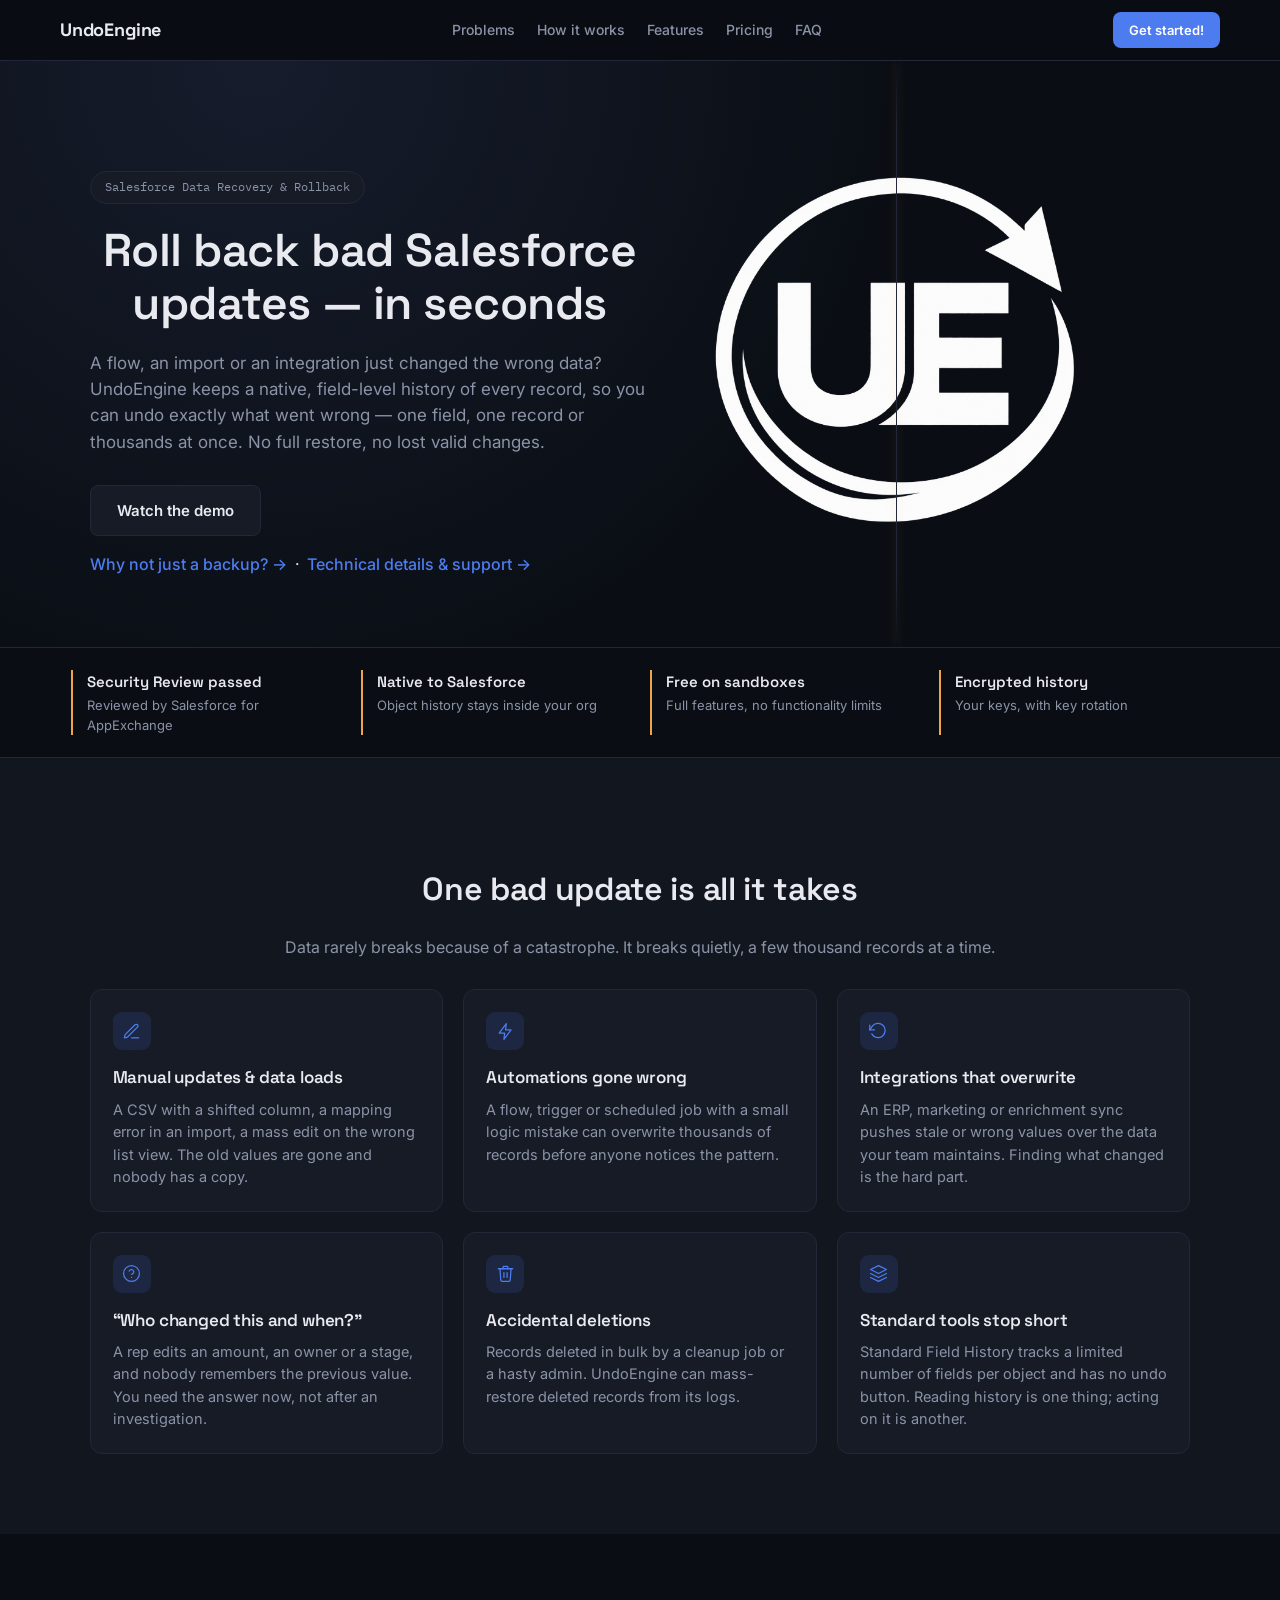
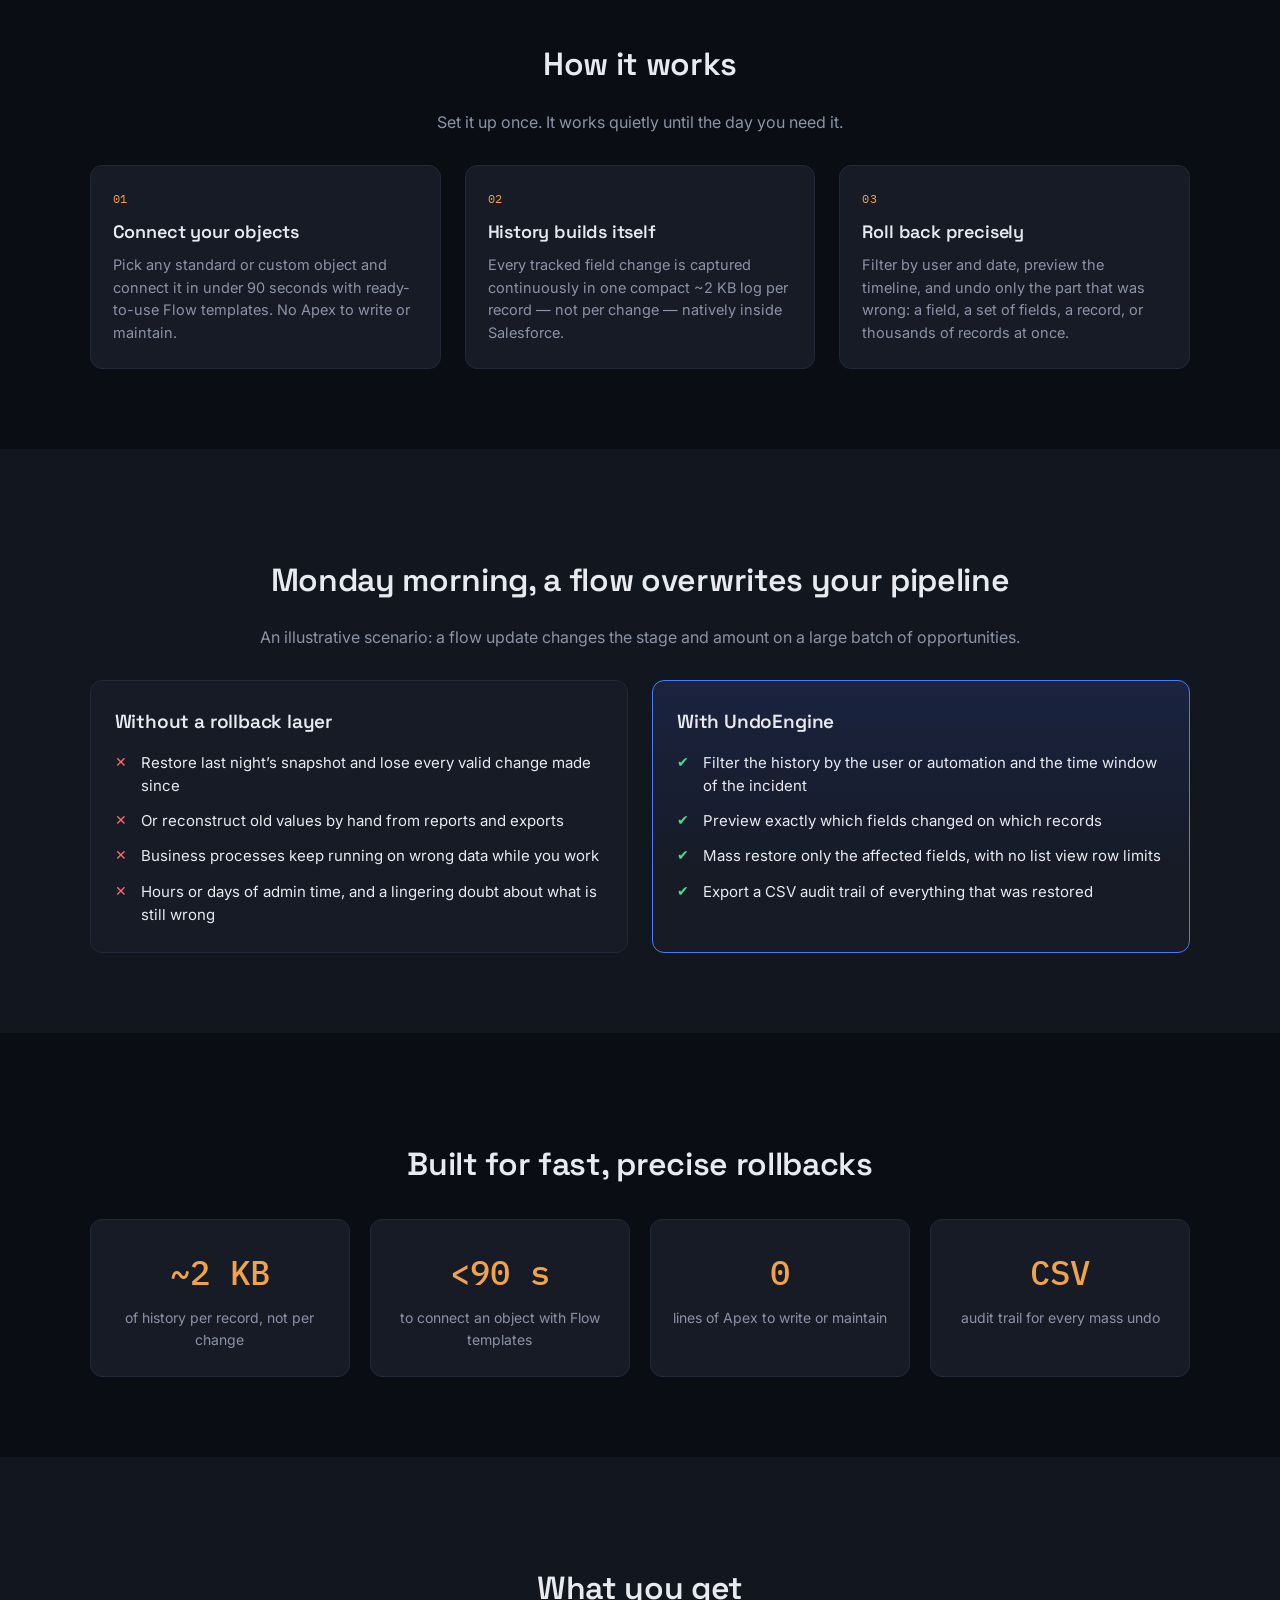
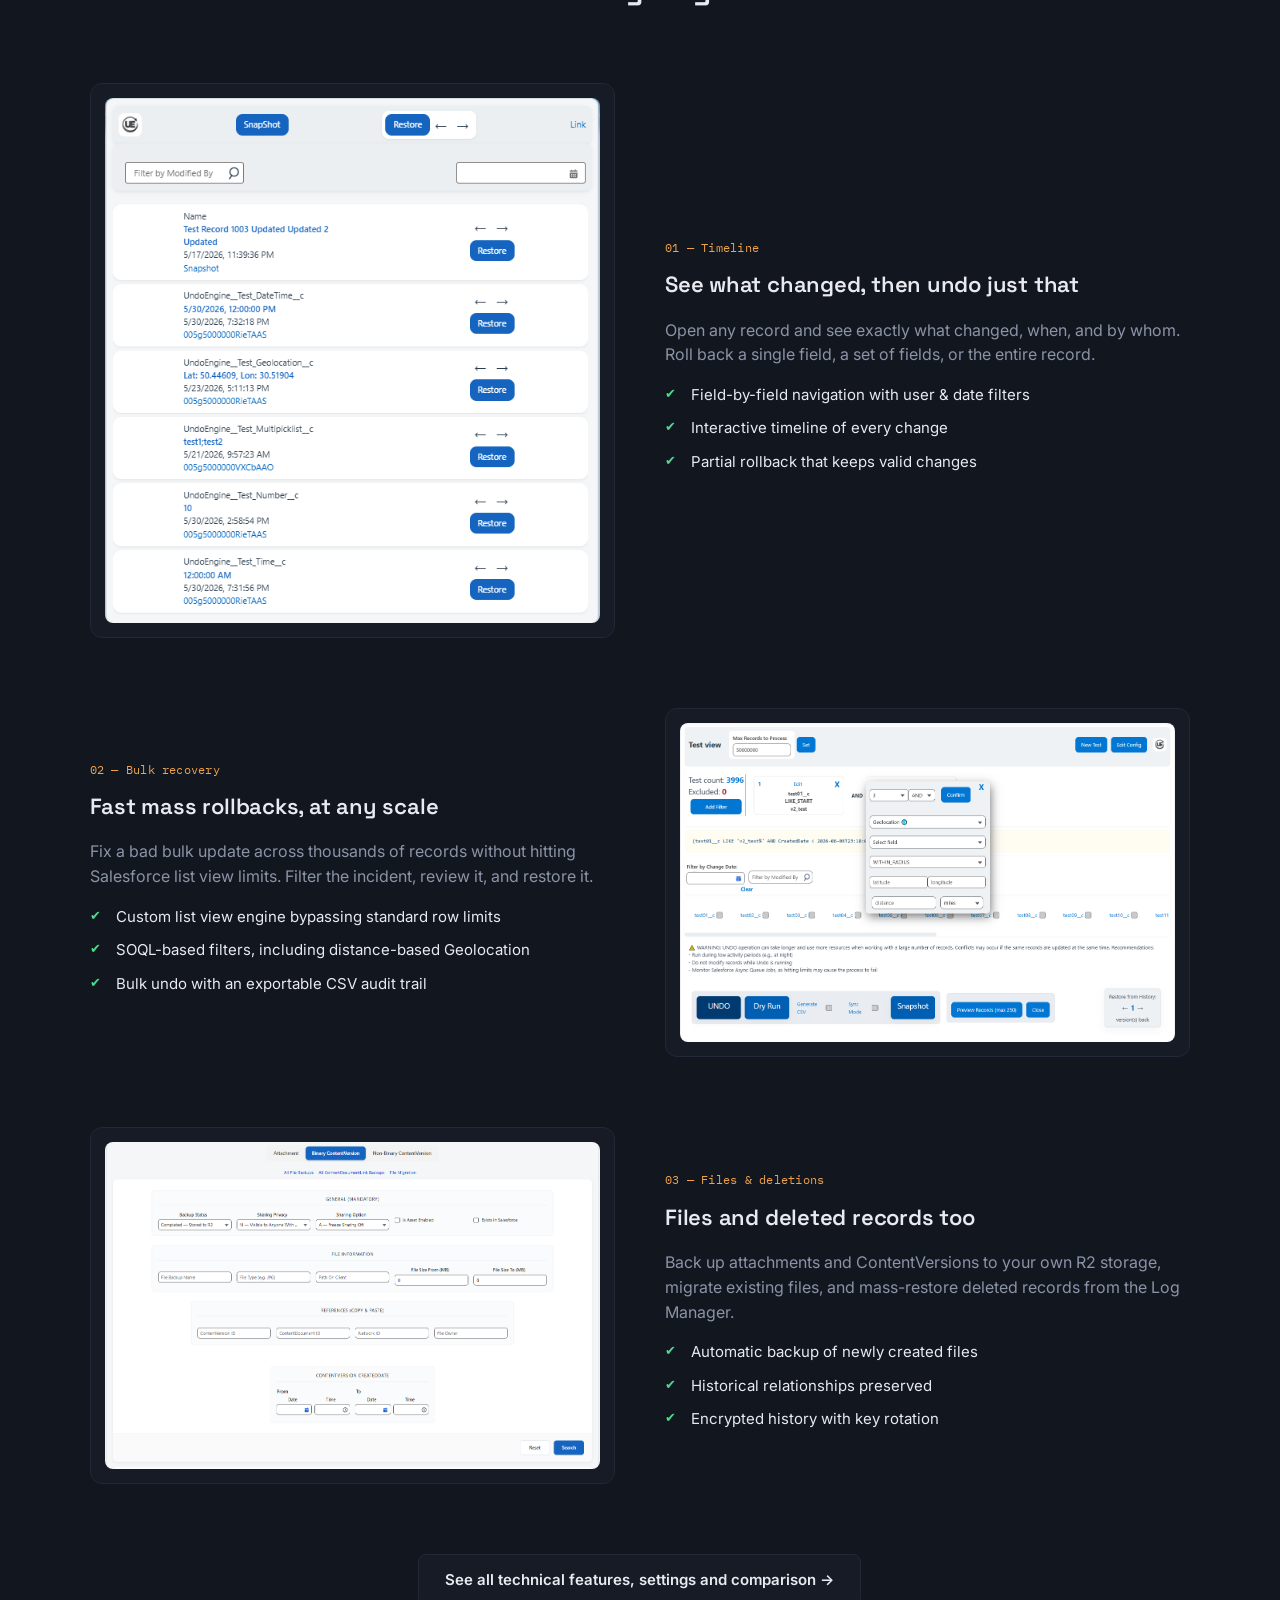
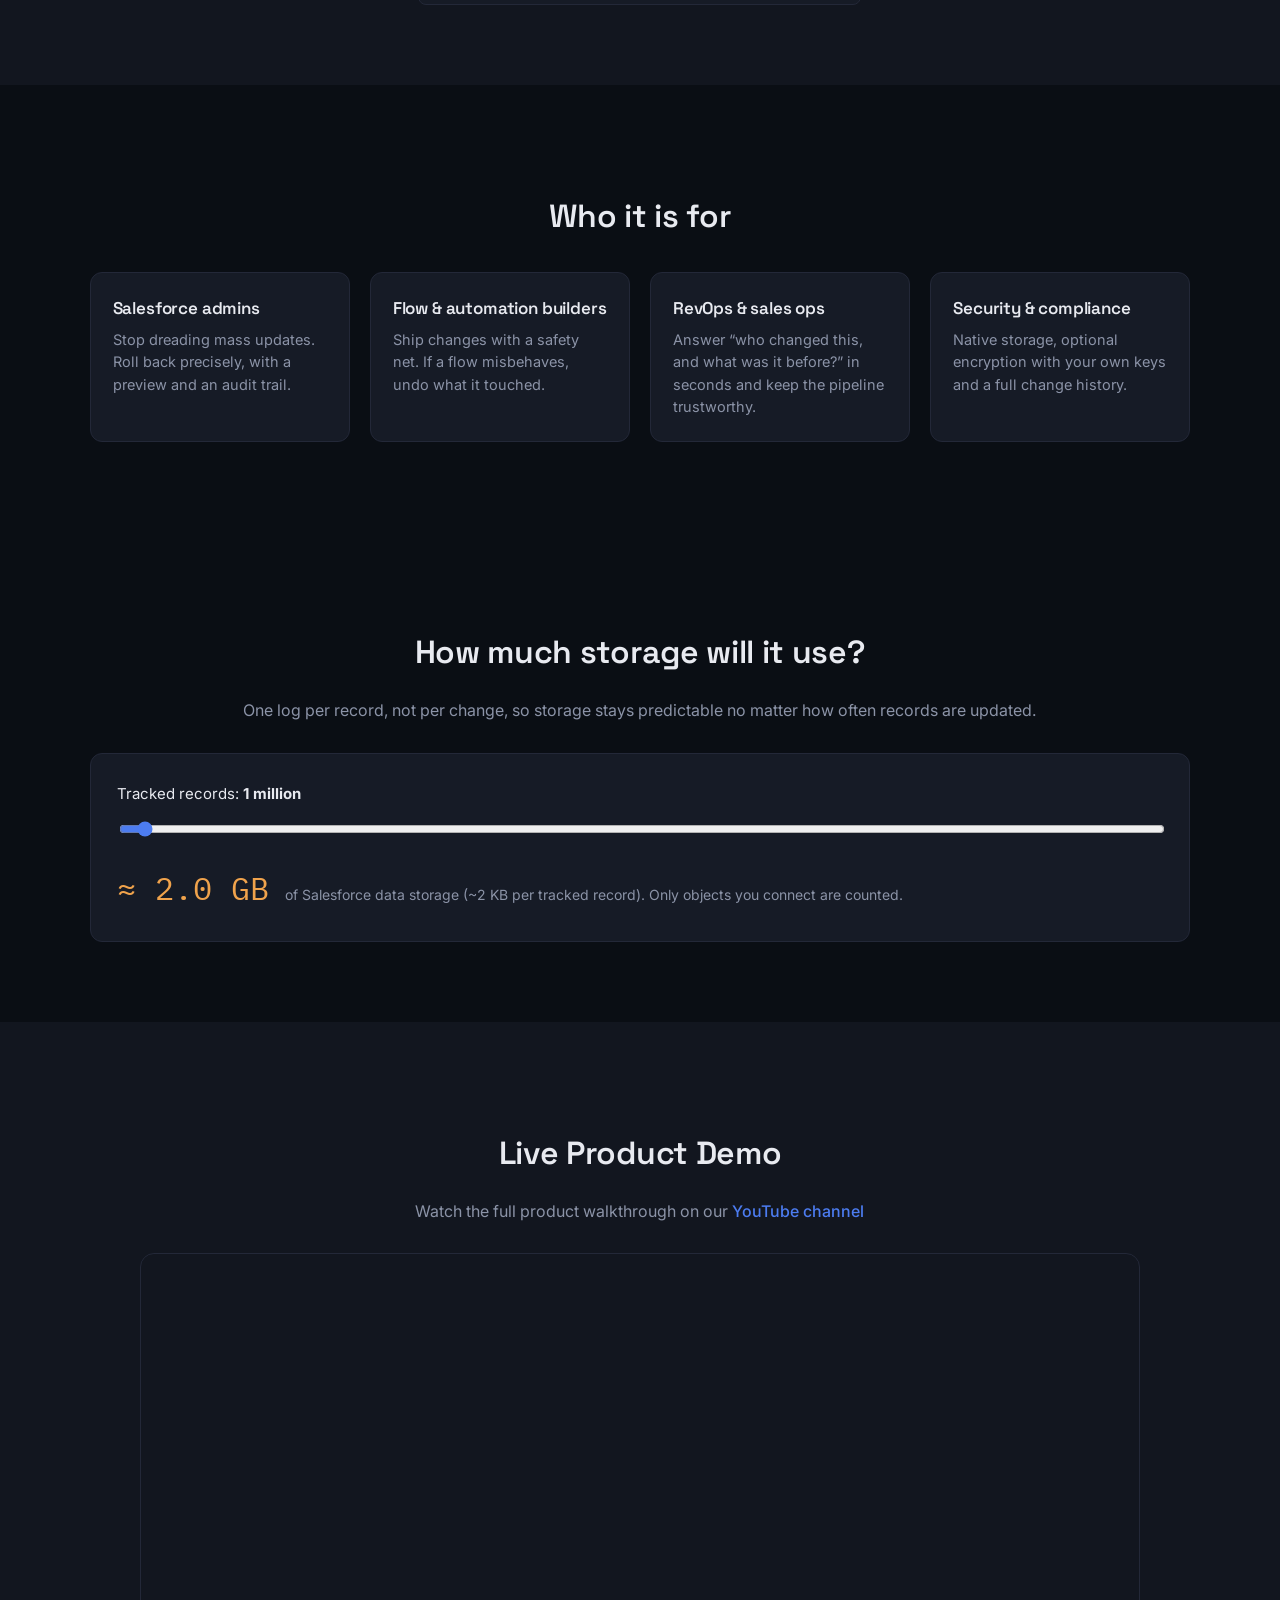
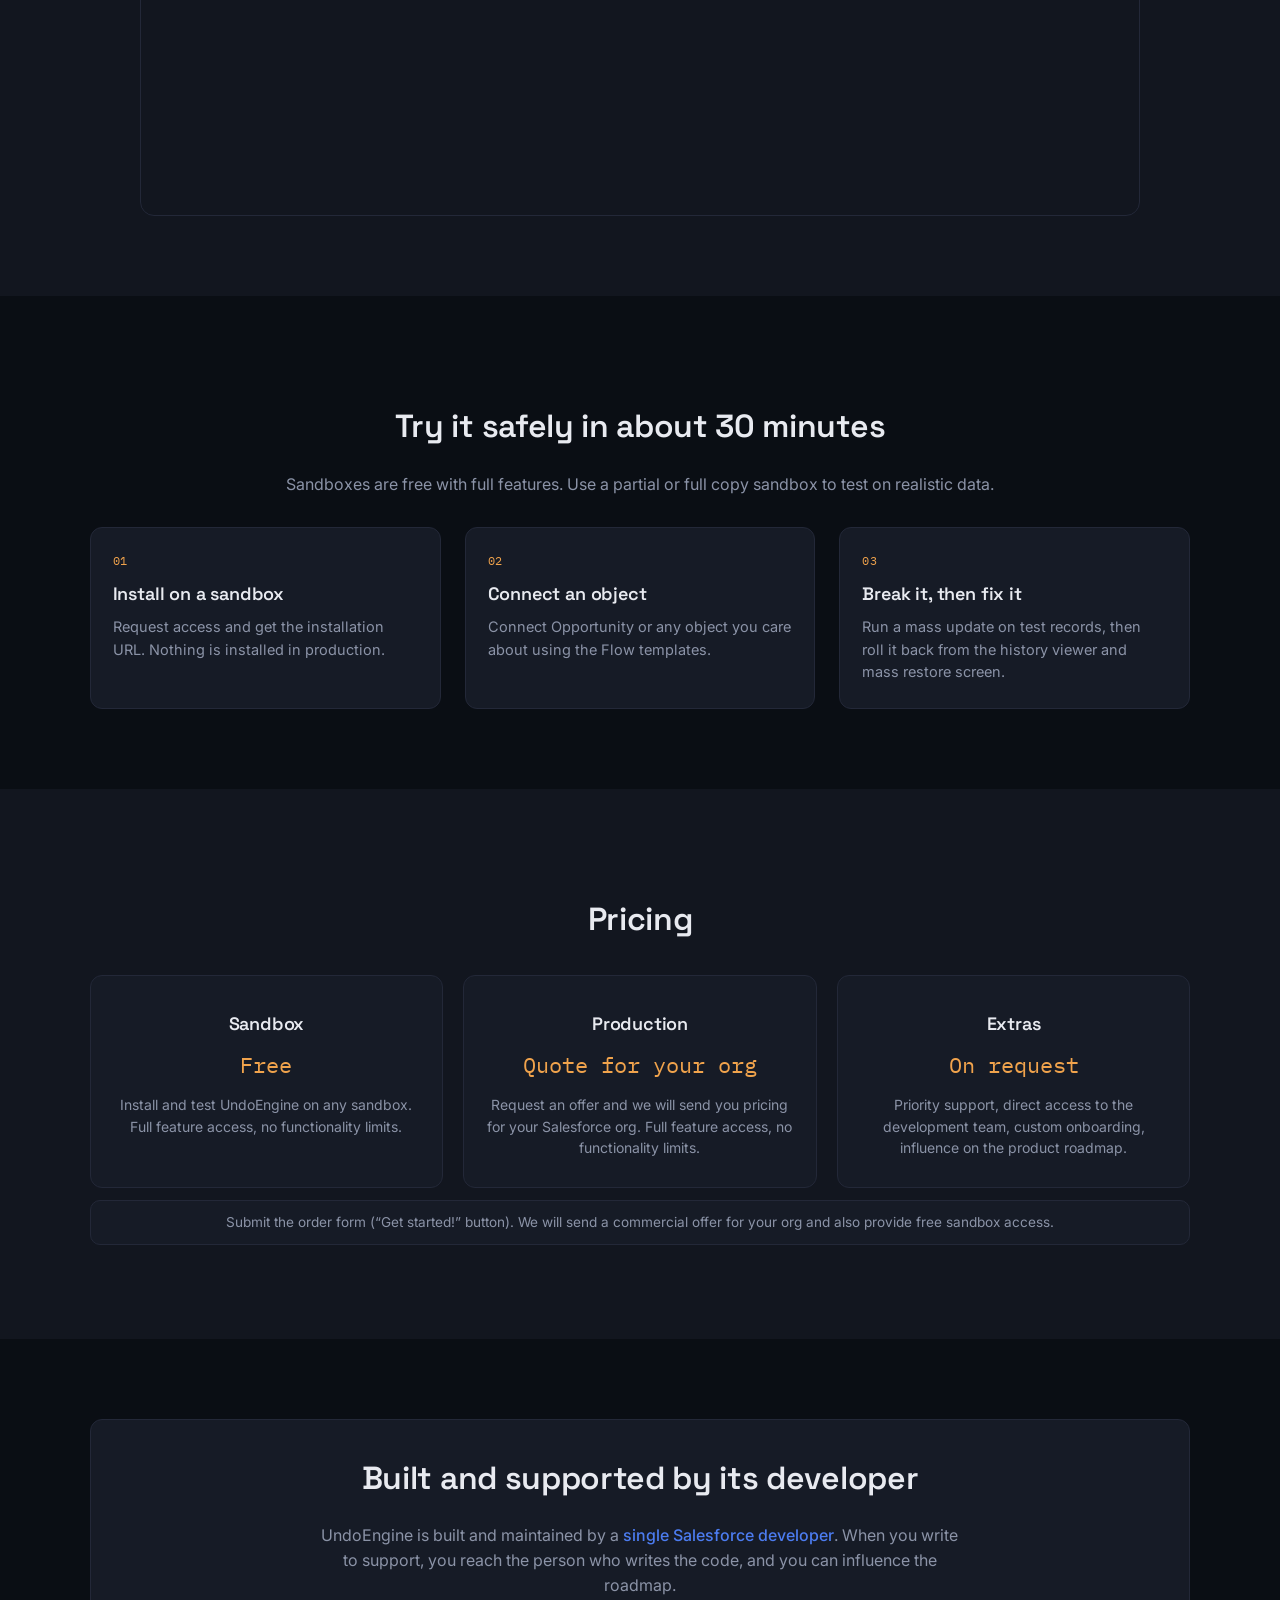
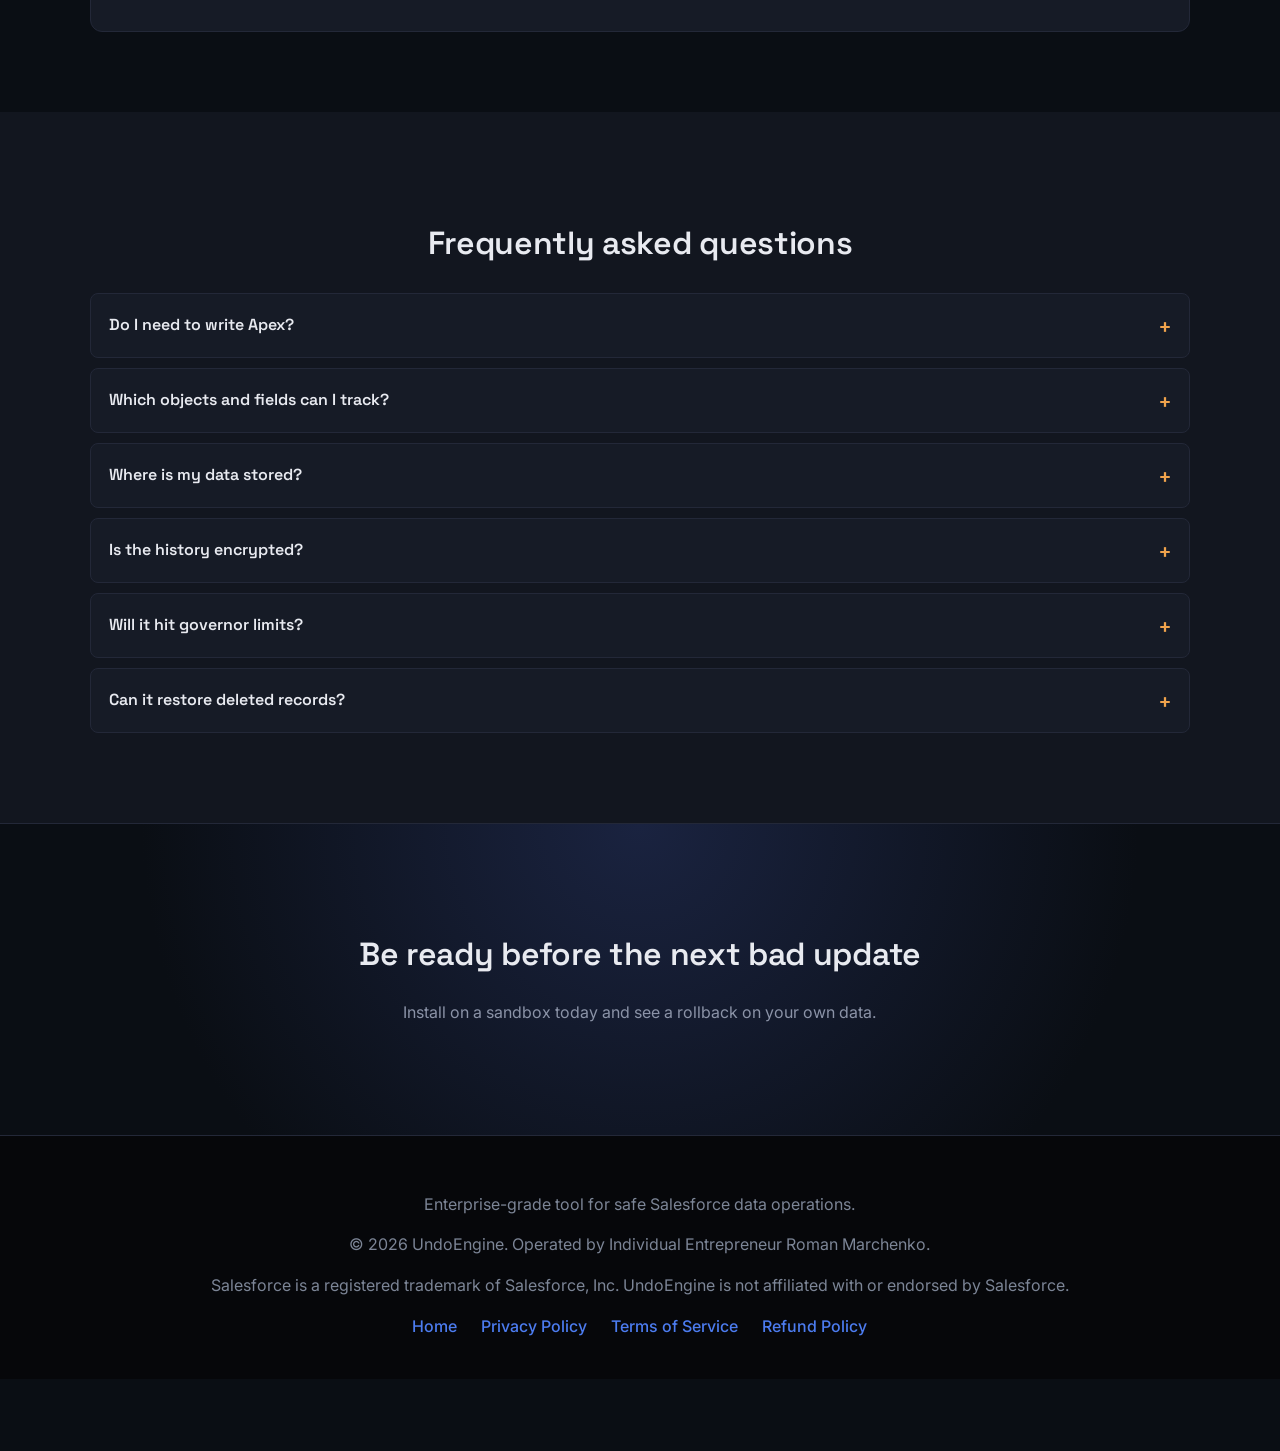
==== index.html @ ad40c8d2 "f" ====
<!DOCTYPE html>
<html lang="en">

<head>
    <meta charset="UTF-8">
    <meta name="viewport" content="width=device-width, initial-scale=1.0">
    <meta name="description" content="UndoEngine is a native Salesforce rollback tool. Keep a compact field-level history of every record and undo bad updates from flows, imports and integrations — one field, one record or thousands at once.">
    <meta name="keywords" content="salesforce, undo engine, undoengine, data recovery, rollback, mass update, field history, backup, service, salesforce backup, salesforce rollback tool, data restore, undo records, salesforce admin tool, record history tracking, mass data update salesforce, org backup">
    <meta name="robots" content="index, follow">

    <title>UndoEngine — Undo bad Salesforce updates in seconds</title>
    <link rel="canonical" href="https://undoengine.com/">
    <link rel="stylesheet" href="styles.css">
    <link rel="stylesheet" href="home.css">

    <link rel="preconnect" href="https://fonts.googleapis.com">
    <link rel="preconnect" href="https://fonts.gstatic.com" crossorigin>
    <link href="https://fonts.googleapis.com/css2?family=Space+Grotesk:wght@500;600;700&family=Inter:wght@400;500;600&family=IBM+Plex+Mono:wght@400;500&display=swap" rel="stylesheet">

    <link rel="icon" href="images/favicon.png" type="image/png">
    <link rel="apple-touch-icon" sizes="180x180" href="images/favicon.png">
</head>

<body>

<nav class="site-nav" aria-label="Main">
    <div class="nav-inner">
        <a class="nav-brand" href="index.html">UndoEngine</a>
        <div class="nav-links">
            <a href="#problems">Problems</a>
            <a href="#how">How it works</a>
            <a href="#features">Features</a>
            <a href="#pricing">Pricing</a>
            <a href="#faq">FAQ</a>
        </div>
        <a class="nav-cta" href="https://undoengine.my.site.com/s/order" target="_blank" rel="noopener">Get started!</a>
    </div>
</nav>

<!-- ===== Hero (ticker + pulsing logo kept exactly as before) ===== -->
<header class="hero">
    <div class="hero-ticker" aria-hidden="true">

        <div class="hero-logo">
            <img src="images/ue.png" alt="">
        </div>

        <div class="ticker-line"></div>

        <div class="ticker-item" style="--d:0s; top:14%;">
            <span class="ticker-dot"></span>
            <span class="ticker-label">amount → $4,200</span>
        </div>

        <div class="ticker-item" style="--d:2s; top:40%;">
            <span class="ticker-dot"></span>
            <span class="ticker-label">stage → Closed Won</span>
        </div>

        <div class="ticker-item" style="--d:4s; top:64%;">
            <span class="ticker-dot"></span>
            <span class="ticker-label">owner → J. Alves</span>
        </div>

        <div class="ticker-item" style="--d:6s; top:86%;">
            <span class="ticker-dot"></span>
            <span class="ticker-label">record restored</span>
        </div>
    </div>

    <div class="container hero-grid">

        <div class="hero-copy">
            <div class="badge">Salesforce Data Recovery &amp; Rollback</div>

            <h1>Roll back bad Salesforce updates — in seconds</h1>

            <p class="hero-sub">
                A flow, an import or an integration just changed the wrong data? UndoEngine keeps a native, field-level history of every record, so you can undo exactly what went wrong — one field, one record or thousands at once. No full restore, no lost valid changes.
            </p>

            <div class="hero-buttons">
                <a class="secondary-btn" href="#demo">Watch the demo</a>
            </div>

            <div class="hero-links">
                <a href="why.html">Why not just a backup? →</a>
                &nbsp;·&nbsp;
                <a href="technical.html">Technical details & support →</a>
            </div>
        </div>

    </div>
</header>

<!-- ===== Trust strip: verifiable facts instead of customer logos ===== -->
<section class="trust-strip" aria-label="Key facts">
    <div class="container trust-grid">
        <div class="trust-item">
            <strong>Security Review passed</strong>
            <span>Reviewed by Salesforce for AppExchange</span>
        </div>
        <div class="trust-item">
            <strong>Native to Salesforce</strong>
            <span>Object history stays inside your org</span>
        </div>
        <div class="trust-item">
            <strong>Free on sandboxes</strong>
            <span>Full features, no functionality limits</span>
        </div>
        <div class="trust-item">
            <strong>Encrypted history</strong>
            <span>Your keys, with key rotation</span>
        </div>
    </div>
</section>

<!-- ===== Problems ===== -->
<section id="problems" class="section dark">
    <div class="container">
        <h2>One bad update is all it takes</h2>
        <p class="lead">Data rarely breaks because of a catastrophe. It breaks quietly, a few thousand records at a time.</p>

        <div class="problem-grid">

            <div class="problem-card fade-in">
                <div class="adv-icon">
                    <svg viewBox="0 0 24 24" fill="none" stroke="currentColor" stroke-width="1.6" stroke-linecap="round" stroke-linejoin="round"><path d="M12 20h9"></path><path d="M16.5 3.5a2.121 2.121 0 0 1 3 3L7 19l-4 1 1-4L16.5 3.5z"></path></svg>
                </div>
                <h3>Manual updates &amp; data loads</h3>
                <p>A CSV with a shifted column, a mapping error in an import, a mass edit on the wrong list view. The old values are gone and nobody has a copy.</p>
            </div>

            <div class="problem-card fade-in">
                <div class="adv-icon">
                    <svg viewBox="0 0 24 24" fill="none" stroke="currentColor" stroke-width="1.6" stroke-linecap="round" stroke-linejoin="round"><path d="M13 2 4 14h7l-1 8 9-12h-7l1-8z"></path></svg>
                </div>
                <h3>Automations gone wrong</h3>
                <p>A flow, trigger or scheduled job with a small logic mistake can overwrite thousands of records before anyone notices the pattern.</p>
            </div>

            <div class="problem-card fade-in">
                <div class="adv-icon">
                    <svg viewBox="0 0 24 24" fill="none" stroke="currentColor" stroke-width="1.6" stroke-linecap="round" stroke-linejoin="round"><polyline points="1 4 1 10 7 10"></polyline><path d="M3.51 15a9 9 0 1 0 .49-9.36L1 10"></path></svg>
                </div>
                <h3>Integrations that overwrite</h3>
                <p>An ERP, marketing or enrichment sync pushes stale or wrong values over the data your team maintains. Finding what changed is the hard part.</p>
            </div>

            <div class="problem-card fade-in">
                <div class="adv-icon">
                    <svg viewBox="0 0 24 24" fill="none" stroke="currentColor" stroke-width="1.6" stroke-linecap="round" stroke-linejoin="round"><circle cx="12" cy="12" r="10"></circle><path d="M9.09 9a3 3 0 0 1 5.83 1c0 2-3 3-3 3"></path><line x1="12" y1="17" x2="12.01" y2="17"></line></svg>
                </div>
                <h3>“Who changed this and when?”</h3>
                <p>A rep edits an amount, an owner or a stage, and nobody remembers the previous value. You need the answer now, not after an investigation.</p>
            </div>

            <div class="problem-card fade-in">
                <div class="adv-icon">
                    <svg viewBox="0 0 24 24" fill="none" stroke="currentColor" stroke-width="1.6" stroke-linecap="round" stroke-linejoin="round"><polyline points="3 6 5 6 21 6"></polyline><path d="M19 6l-1 14a2 2 0 0 1-2 2H8a2 2 0 0 1-2-2L5 6"></path><path d="M10 11v6"></path><path d="M14 11v6"></path><path d="M9 6V4a1 1 0 0 1 1-1h4a1 1 0 0 1 1 1v2"></path></svg>
                </div>
                <h3>Accidental deletions</h3>
                <p>Records deleted in bulk by a cleanup job or a hasty admin. UndoEngine can mass-restore deleted records from its logs.</p>
            </div>

            <div class="problem-card fade-in">
                <div class="adv-icon">
                    <svg viewBox="0 0 24 24" fill="none" stroke="currentColor" stroke-width="1.6" stroke-linecap="round" stroke-linejoin="round"><polygon points="12 2 2 7 12 12 22 7 12 2"></polygon><polyline points="2 17 12 22 22 17"></polyline><polyline points="2 12 12 17 22 12"></polyline></svg>
                </div>
                <h3>Standard tools stop short</h3>
                <p>Standard Field History tracks a limited number of fields per object and has no undo button. Reading history is one thing; acting on it is another.</p>
            </div>

        </div>
    </div>
</section>

<!-- ===== How it works ===== -->
<section id="how" class="section">
    <div class="container">
        <h2>How it works</h2>
        <p class="lead">Set it up once. It works quietly until the day you need it.</p>

        <div class="steps">
            <div class="step fade-in">
                <span class="step-num">01</span>
                <h3>Connect your objects</h3>
                <p>Pick any standard or custom object and connect it in under 90 seconds with ready-to-use Flow templates. No Apex to write or maintain.</p>
            </div>
            <div class="step fade-in">
                <span class="step-num">02</span>
                <h3>History builds itself</h3>
                <p>Every tracked field change is captured continuously in one compact ~2&nbsp;KB log per record — not per change — natively inside Salesforce.</p>
            </div>
            <div class="step fade-in">
                <span class="step-num">03</span>
                <h3>Roll back precisely</h3>
                <p>Filter by user and date, preview the timeline, and undo only the part that was wrong: a field, a set of fields, a record, or thousands of records at once.</p>
            </div>
        </div>
    </div>
</section>

<!-- ===== Scenario (illustrative) ===== -->
<section class="section dark">
    <div class="container">
        <h2>Monday morning, a flow overwrites your pipeline</h2>
        <p class="lead">An illustrative scenario: a flow update changes the stage and amount on a large batch of opportunities.</p>

        <div class="scenario fade-in">
            <div class="scenario-col bad">
                <h3>Without a rollback layer</h3>
                <ul>
                    <li>Restore last night’s snapshot and lose every valid change made since</li>
                    <li>Or reconstruct old values by hand from reports and exports</li>
                    <li>Business processes keep running on wrong data while you work</li>
                    <li>Hours or days of admin time, and a lingering doubt about what is still wrong</li>
                </ul>
            </div>
            <div class="scenario-col good">
                <h3>With UndoEngine</h3>
                <ul>
                    <li>Filter the history by the user or automation and the time window of the incident</li>
                    <li>Preview exactly which fields changed on which records</li>
                    <li>Mass restore only the affected fields, with no list view row limits</li>
                    <li>Export a CSV audit trail of everything that was restored</li>
                </ul>
            </div>
        </div>
    </div>
</section>

<!-- ===== Key facts ===== -->
<section class="section">
    <div class="container">
        <h2>Built for fast, precise rollbacks</h2>

        <div class="stat-grid">
            <div class="stat fade-in">
                <span class="stat-value">~2&nbsp;KB</span>
                <span class="stat-label">of history per record, not per change</span>
            </div>
            <div class="stat fade-in">
                <span class="stat-value">&lt;90&nbsp;s</span>
                <span class="stat-label">to connect an object with Flow templates</span>
            </div>
            <div class="stat fade-in">
                <span class="stat-value">0</span>
                <span class="stat-label">lines of Apex to write or maintain</span>
            </div>
            <div class="stat fade-in">
                <span class="stat-value">CSV</span>
                <span class="stat-label">audit trail for every mass undo</span>
            </div>
        </div>
    </div>
</section>

<!-- ===== Feature highlights ===== -->
<section id="features" class="section dark">
    <div class="container">
        <h2>What you get</h2>

        <div class="two-col fade-in">
            <div class="two-col-media">
                <img src="images/history-viewer.png" alt="Record History Viewer" class="product-image">
            </div>
            <div class="two-col-copy">
                <span class="eyebrow">01 — Timeline</span>
                <h3>See what changed, then undo just that</h3>
                <p>Open any record and see exactly what changed, when, and by whom. Roll back a single field, a set of fields, or the entire record.</p>
                <ul class="checklist">
                    <li>Field-by-field navigation with user &amp; date filters</li>
                    <li>Interactive timeline of every change</li>
                    <li>Partial rollback that keeps valid changes</li>
                </ul>
            </div>
        </div>

        <div class="two-col fade-in flip">
            <div class="two-col-media">
                <img src="images/mass-undo.png" alt="Mass Restore Interface" class="product-image">
            </div>
            <div class="two-col-copy">
                <span class="eyebrow">02 — Bulk recovery</span>
                <h3>Fast mass rollbacks, at any scale</h3>
                <p>Fix a bad bulk update across thousands of records without hitting Salesforce list view limits. Filter the incident, review it, and restore it.</p>
                <ul class="checklist">
                    <li>Custom list view engine bypassing standard row limits</li>
                    <li>SOQL-based filters, including distance-based Geolocation</li>
                    <li>Bulk undo with an exportable CSV audit trail</li>
                </ul>
            </div>
        </div>

        <div class="two-col fade-in">
            <div class="two-col-media">
                <img src="images/file-backup.png" alt="File Backup" class="product-image">
            </div>
            <div class="two-col-copy">
                <span class="eyebrow">03 — Files &amp; deletions</span>
                <h3>Files and deleted records too</h3>
                <p>Back up attachments and ContentVersions to your own R2 storage, migrate existing files, and mass-restore deleted records from the Log Manager.</p>
                <ul class="checklist">
                    <li>Automatic backup of newly created files</li>
                    <li>Historical relationships preserved</li>
                    <li>Encrypted history with key rotation</li>
                </ul>
            </div>
        </div>

        <div class="center-cta">
            <a class="secondary-btn" href="technical.html">See all technical features, settings and comparison →</a>
        </div>
    </div>
</section>

<!-- ===== Who it is for ===== -->
<section class="section">
    <div class="container">
        <h2>Who it is for</h2>

        <div class="audience-grid">
            <div class="audience-card fade-in">
                <h3>Salesforce admins</h3>
                <p>Stop dreading mass updates. Roll back precisely, with a preview and an audit trail.</p>
            </div>
            <div class="audience-card fade-in">
                <h3>Flow &amp; automation builders</h3>
                <p>Ship changes with a safety net. If a flow misbehaves, undo what it touched.</p>
            </div>
            <div class="audience-card fade-in">
                <h3>RevOps &amp; sales ops</h3>
                <p>Answer “who changed this, and what was it before?” in seconds and keep the pipeline trustworthy.</p>
            </div>
            <div class="audience-card fade-in">
                <h3>Security &amp; compliance</h3>
                <p>Native storage, optional encryption with your own keys and a full change history.</p>
            </div>
        </div>
    </div>
</section>

<!-- ===== Storage calculator ===== -->
<section class="section">
    <div class="container narrow">
        <h2>How much storage will it use?</h2>
        <p class="lead">One log per record, not per change, so storage stays predictable no matter how often records are updated.</p>

        <div class="calc fade-in">
            <label for="calc-records">Tracked records: <strong id="calc-records-out">1 million</strong></label>
            <input type="range" id="calc-records" min="0.1" max="50" step="0.1" value="1">
            <div class="calc-result">
                <span class="calc-value" id="calc-gb">≈ 2 GB</span>
                <span class="calc-note">of Salesforce data storage (~2&nbsp;KB per tracked record). Only objects you connect are counted.</span>
            </div>
        </div>
    </div>
</section>

<!-- ===== Live Demo ===== -->
<section id="demo" class="section dark">
    <div class="container narrow" style="text-align:center;">
        <h2>Live Product Demo</h2>
        <p class="lead">Watch the full product walkthrough on our <a href="https://www.youtube.com/@UndoEngine" target="_blank" rel="noopener">YouTube channel</a></p>

        <div class="video-wrapper">
            <iframe
                src="https://www.youtube.com/embed/_6qEHkIkdXs"
                title="UndoEngine product walkthrough"
                loading="lazy"
                referrerpolicy="strict-origin-when-cross-origin"
                allow="accelerometer; autoplay; clipboard-write; encrypted-media; gyroscope; picture-in-picture; web-share"
                allowfullscreen>
            </iframe>
        </div>
    </div>
</section>

<!-- ===== Try it safely ===== -->
<section class="section">
    <div class="container">
        <h2>Try it safely in about 30 minutes</h2>
        <p class="lead">Sandboxes are free with full features. Use a partial or full copy sandbox to test on realistic data.</p>

        <div class="steps">
            <div class="step fade-in">
                <span class="step-num">01</span>
                <h3>Install on a sandbox</h3>
                <p>Request access and get the installation URL. Nothing is installed in production.</p>
            </div>
            <div class="step fade-in">
                <span class="step-num">02</span>
                <h3>Connect an object</h3>
                <p>Connect Opportunity or any object you care about using the Flow templates.</p>
            </div>
            <div class="step fade-in">
                <span class="step-num">03</span>
                <h3>Break it, then fix it</h3>
                <p>Run a mass update on test records, then roll it back from the history viewer and mass restore screen.</p>
            </div>
        </div>
    </div>
</section>

<!-- ===== Pricing (unchanged wording) ===== -->
<section id="pricing" class="section dark">
    <div class="container narrow">
        <h2>Pricing</h2>
        <div class="pricing-grid fade-in">
            <div class="price-card">
                <h3>Sandbox</h3>
                <p class="price-tag">Free</p>
                <p class="price-desc">Install and test UndoEngine on any sandbox. Full feature access, no functionality limits.</p>
            </div>
            <div class="price-card">
                <h3>Production</h3>
                <p class="price-tag">Quote for your org</p>
                <p class="price-desc">Request an offer and we will send you pricing for your Salesforce org. Full feature access, no functionality limits.</p>
            </div>
            <div class="price-card">
                <h3>Extras</h3>
                <p class="price-tag">On request</p>
                <p class="price-desc">Priority support, direct access to the development team, custom onboarding, influence on the product roadmap.</p>
            </div>
        </div>

        <p class="help-text">
            Submit the order form (“Get started!” button). We will send a commercial offer for your org and also provide free sandbox access.
        </p>
    </div>
</section>

<!-- ===== About ===== -->
<section class="section">
    <div class="container narrow">
        <div class="about-card fade-in">
            <h2>Built and supported by its developer</h2>
            <p>UndoEngine is built and maintained by a <a href="https://www.linkedin.com/in/roman-marchenko-5a87a91b3" target="_blank">single Salesforce developer</a>. When you write to support, you reach the person who writes the code, and you can influence the roadmap.</p>
        </div>
    </div>
</section>

<!-- ===== FAQ ===== -->
<section id="faq" class="section dark">
    <div class="container narrow">
        <h2>Frequently asked questions</h2>

        <div class="faq">
            <details>
                <summary>Do I need to write Apex?</summary>
                <p>No. Objects are connected with ready-to-use Flow templates, in a few clicks and without code to write or maintain.</p>
            </details>
            <details>
                <summary>Which objects and fields can I track?</summary>
                <p>Any standard or custom object, and any editable field on it. History length, the number of tracked fields and other options are configured from the UI.</p>
            </details>
            <details>
                <summary>Where is my data stored?</summary>
                <p>History for objects is stored natively inside your Salesforce org. Files are backed up to your own R2 storage, and the UI works with both.</p>
            </details>
            <details>
                <summary>Is the history encrypted?</summary>
                <p>Encryption is optional per configuration. You generate your own keys and can rotate them from the Data Security Manager.</p>
            </details>
            <details>
                <summary>Will it hit governor limits?</summary>
                <p>UndoEngine is designed to respect Salesforce governor limits, with asynchronous processing and configurable batch sizes for large data volumes.</p>
            </details>
            <details>
                <summary>Can it restore deleted records?</summary>
                <p>Yes. The Log Manager supports mass restore of deleted records, and files can be restored individually or in bulk.</p>
            </details>
        </div>
    </div>
</section>

<!-- ===== Final CTA ===== -->
<section class="section cta-band">
    <div class="container narrow" style="text-align:center;">
        <h2>Be ready before the next bad update</h2>
        <p class="lead">Install on a sandbox today and see a rollback on your own data.</p>
    </div>
</section>

<div id="footer"></div>
<script src="main.js"></script>
</body>

</html>
---- styles.css ----
:root {
    --bg: #0a0e14;
    --surface: #12161f;
    --surface-2: #161b26;
    --border: #232838;
    --text: #e8eaf0;
    --text-muted: #8b93a7;
    --accent: #4c7cf0;
    --accent-soft: #4c7cf022;
    --accent-2: #f0a34c;
    --success: #4cdb8f;
    --font-display: 'Space Grotesk', 'Inter', Arial, sans-serif;
    --font-body: 'Inter', Arial, sans-serif;
    --font-mono: 'IBM Plex Mono', 'Courier New', monospace;
    --radius: 12px;
    --radius-sm: 8px;
}

* { box-sizing: border-box; }

body {
    margin: 0;
    font-family: var(--font-body);
    background: var(--bg);
    color: var(--text);
    line-height: 1.55;
    padding-bottom: 72px;
}

h1{
    text-align: center;
}

@media (prefers-reduced-motion: reduce) {
    *, *::before, *::after {
        animation-duration: 0.01ms !important;
        animation-iteration-count: 1 !important;
        transition-duration: 0.01ms !important;
    }
}

h1, h2, h3 {
    font-family: var(--font-display);
    font-weight: 600;
    letter-spacing: -0.01em;
}

h2 {
    text-align: center;
    font-size: 32px;
    margin-bottom: 20px;
    padding-left: 10px;
    padding-right: 10px;
}

a {
    color: var(--accent);
    text-decoration: none;
    font-weight: 500;
}

a:hover { text-decoration: underline; }

a:focus-visible,
button:focus-visible {
    outline: 2px solid var(--accent-2);
    outline-offset: 2px;
}

.allow-select { user-select: text; }

.container {
    width: 92%;
    max-width: 1200px;
    margin: auto;
    padding-left: 20px;
    padding-right: 20px;
}

.container.narrow {/* 
    max-width: 850px; */
    padding-left: 20px;
    padding-right: 20px;
}

.container.wide {
    max-width: none;
}


/* ===== Hero ===== */

.hero {
    position: relative;
    padding: 110px 20px 70px 20px;
    background: radial-gradient(circle at 20% 0%, #161c2c 0%, var(--bg) 55%);
    overflow: hidden;
}

.hero-grid {
    display: grid;
    grid-template-columns: 1fr auto;
    gap: 70px;
    align-items: center;
    position: relative;
    z-index: 2;
}

.hero-logo {
    position: absolute;
    left: 70%;
    top: 50%;
    transform: translate(-50%, -50%);
    width: 400px;
    height: 400px;
    display: flex;
    align-items: center;
    justify-content: center;
    z-index: 0;
    animation: logo-pulse 8s ease-in-out infinite;
}

.hero-logo img {
    width: 100%;
    height: 100%;
    object-fit: contain;
    border-radius: 28px;
}

@keyframes logo-pulse {
    0%,
    100% {
        opacity: 0;
    }

    20%,
    80% {
        opacity: 0.2;
    }
}

@media (max-width: 1024px) {
    .hero h1 {
        font-size: 38px;
    }

    .hero-grid {
        grid-template-columns: 1fr auto;
        gap: 30px;
    }

    .hero-logo {
        left: 82%;
    }
/* 
    .hero-logo img {
        width: 100px;
        height: 100px;
    } */

    .ticker-line,
    .ticker-item {
        left: 82%;
    }
}

.hero-copy {
    max-width: 560px;
}

.product-logo-container {
    display: flex;
    flex-direction: row;
    justify-content: flex-start;
    width: 100%;
}

.product-logo {
    max-width: 100px;
    display: inline-block;
    margin-bottom: 20px;
    margin-right: 16px;
}

.badge {
    display: inline-block;
    background: var(--surface-2);
    border: 1px solid var(--border);
    color: var(--text-muted);
    padding: 6px 14px;
    border-radius: 20px;
    font-size: 12px;
    font-family: var(--font-mono);
    margin-bottom: 20px;
}

.hero h1 {
    font-size: 46px;
    line-height: 1.15;
    margin: 0 0 20px 0;
}

.hero-sub {
    font-size: 17px;
    color: var(--text-muted);
    margin: 0 0 30px 0;
}

.hero-buttons {
    display: flex;
    gap: 12px;
    flex-wrap: wrap;
}

.hero-links {
    margin-top: 16px;
}


/* ===== Hero ticker ===== */

.hero-ticker {
    position: absolute;
    inset: 0;
    z-index: 0;
    pointer-events: none;
    overflow: hidden;
}

.ticker-line {
    position: absolute;
    left: 70%;
    top: 0;
    bottom: 0;
    width: 1px;
    background: linear-gradient(
        to bottom,
        transparent,
        var(--border) 12%,
        var(--border) 88%,
        transparent
    );
    box-shadow: 0 0 8px #f0a34c55;
    animation: ticker-line-pulse 8s ease-in-out infinite;
    z-index: 2;
}

.ticker-item {
    position: absolute;
    left: 70%;
    transform: translate(-50%, 0);
    display: flex;
    align-items: center;/* 
    gap: 20px; */
    opacity: 0;
    animation: ticker-flow 8s ease-in-out infinite;
    animation-delay: var(--d, 0s);
    z-index: 3;
    padding-bottom: 10px;
}

.ticker-dot {
    width: 6px;
    height: 6px;
    border-radius: 50%;
    background: var(--accent-2);
    box-shadow: 0 0 0 3px #f0a34c22;
}

.ticker-label {
    font-family: var(--font-mono);
    font-size: 12px;
    color: var(--text-muted);
    white-space: nowrap;
}

@keyframes ticker-flow {
    0% {
        opacity: 0;
        transform: translate(-50%, 6px);
    }

    15% {
        opacity: 0.9;
        transform: translate(-50%, 0);
    }

    85% {
        opacity: 0.9;
    }

    100% {
        opacity: 0;
        transform: translate(-50%, -6px);
    }
}

@keyframes ticker-line-pulse {
    0%,
    100% {
        opacity: 0.25;
    }

    20%,
    80% {
        opacity: 0.9;
    }
}


/* ===== Buttons ===== */

.primary-btn,
.secondary-btn {
    padding: 13px 26px;
    border-radius: var(--radius-sm);
    text-decoration: none;
    transition: transform 0.15s ease, box-shadow 0.15s ease, background 0.15s ease;
    display: inline-block;
    border: none;
    font-family: var(--font-body);
    font-weight: 600;
    font-size: 15px;
    cursor: pointer;
}

.primary-btn {
    background: var(--accent);
    color: #fff;
    box-shadow: 0 4px 16px #4c7cf03a;
}

.primary-btn:hover {
    background: #6a95ff;
    color: #fff;
    transform: translateY(-2px);
    text-decoration: none;
    box-shadow: 0 8px 22px #4c7cf055;
}

.secondary-btn {
    border: 1px solid var(--border);
    color: var(--text);
    background: var(--surface-2);
}

.secondary-btn:hover {
    background: var(--surface);
    border-color: var(--accent);
    transform: translateY(-2px);
    color: var(--text);
    text-decoration: none;
}


/* ===== Sections ===== */

.section { padding: 80px 20px; }
.section.dark { background: var(--surface); }

.lead {
    color: var(--text-muted);
    margin-bottom: 30px;
    text-align: center;
}

.eyebrow {
    display: block;
    font-family: var(--font-mono);
    font-size: 12px;
    color: var(--accent-2);
    margin-bottom: 10px;
    letter-spacing: 0.02em;
}


/* ===== Key Advantages ===== */

.adv-grid {
    text-align: center;
}

.adv-card {
    display: inline-block;
    vertical-align: top;
    text-align: left;
    width: 270px;
    min-height: 370px;
    margin: 10px;
    background: var(--surface-2);
    border: 1px solid var(--border);
    padding: 22px;
    border-radius: var(--radius);
    transition: transform 0.25s ease, box-shadow 0.35s ease;
}

.adv-card:hover {
    transform: translateY(-4px);
    border-color: var(--border);
    box-shadow:
        0 0 20px #4c7cf020,
        0 0 45px #4c7cf012;
}
.adv-icon {
    width: 38px;
    height: 38px;
    border-radius: 9px;
    background: var(--accent-soft);
    color: var(--accent);
    display: flex;
    align-items: center;
    justify-content: center;
    margin-bottom: 14px;
}

.adv-icon svg { width: 19px; height: 19px; }

.adv-card h3 { font-size: 17px; margin: 0 0 8px 0; }
.adv-card p { color: var(--text-muted); font-size: 14.5px; margin: 0; }


/* ===== Main Features (two-col) ===== */

.two-col {
    display: grid;
    grid-template-columns: 1fr 1fr;
    gap: 50px;
    align-items: center;
    margin: 70px 0;
}

.two-col.flip .two-col-media { order: 2; }
.two-col.flip .two-col-copy { order: 1; }

.two-col-media {
    background: var(--surface-2);
    border: 1px solid var(--border);
    border-radius: var(--radius);
    padding: 14px;
    overflow: hidden;
}

.product-image {
    display: block;
    width: 100%;
    height: auto;
    border-radius: 8px;
    transition: transform 0.3s ease;
    transform-origin: center center;
}

.two-col-media:hover .product-image {
    transform: scale(1.06);
}

.two-col-copy h3 { font-size: 22px; margin: 0 0 10px 0; }
.two-col-copy p { color: var(--text-muted); }

.checklist {
    list-style: none;
    padding: 0;
    margin: 16px 0 0 0;
}

.checklist li {
    position: relative;
    padding-left: 26px;
    margin-bottom: 10px;
    color: var(--text);
    font-size: 15px;
}

.checklist li::before {
    content: "✔";
    position: absolute;
    left: 0;
    color: var(--success);
    font-size: 13px;
}


/* ===== Comparison table ===== */

.table-scroll { overflow-x: auto; }

.comparison {
    width: 100%;
    min-width: 640px;
    border-collapse: collapse;
    margin-top: 20px;
}

.comparison th,
.comparison td {
    border: 1px solid var(--border);
    padding: 14px;
    text-align: left;
    font-size: 14px;
    vertical-align: top;
}

.comparison th {
    background: var(--surface-2);
    font-family: var(--font-display);
    font-weight: 600;
    text-align: left;
}

.highlight-col {
    background: #1a2340;
    color: #fff;
}

.comparison th.highlight-col { color: var(--accent-2); }

.check {
    color: var(--success);
    font-weight: 700;
    margin-right: 4px;
}


/* ===== Video ===== */

.video-wrapper {
    position: relative;
    width: 100%;
    max-width: 1000px;
    margin: 0 auto;
    aspect-ratio: 16 / 9;
    border-radius: 14px;
    overflow: hidden;
    border: 1px solid var(--border);
}

.video-wrapper iframe {
    width: 100%;
    height: 100%;
    border: 0;
    display: block;
}


/* ===== Pricing ===== */

.pricing-grid {
    display: grid;
    grid-template-columns: repeat(3, 1fr);
    gap: 20px;
    margin-top: 30px;
}

.price-card {
    position: relative;
    background: var(--surface-2);
    border: 1px solid var(--border);
    border-radius: var(--radius);
    padding: 28px 22px;
    text-align: center;
}

.price-card.featured {
    border-color: var(--accent);
    background: linear-gradient(180deg, #1a2340, var(--surface-2) 60%);
}

.price-badge {
    position: absolute;
    top: -12px;
    left: 50%;
    transform: translateX(-50%);
    background: var(--accent-2);
    color: #1a1204;
    font-size: 11px;
    font-weight: 700;
    padding: 4px 12px;
    border-radius: 20px;
    font-family: var(--font-mono);
}

.price-card h3 { font-size: 18px; margin: 6px 0 10px 0; }

.price-tag {
    font-family: var(--font-mono);
    font-size: 22px;
    color: var(--accent-2);
    margin: 0 0 12px 0;
}

.price-tag span {
    font-size: 13px;
    color: var(--text-muted);
    font-weight: 400;
}

.price-desc {
    color: var(--text-muted);
    font-size: 14px;
    margin: 0;
}

.store-button-container {
    display: flex;
    width: 100%;
    justify-content: center;
    align-items: center;
    gap: 12px;
}

.help-text {
    text-align: center;
    margin-top: 0.75rem;
    padding: 0.75rem 1rem;
    font-size: 0.85rem;
    line-height: 1.4;
    color: var(--text-muted);
    background: var(--surface-2);
    border: 1px solid var(--border);
    border-radius: 10px;
}

.feature-highlight {
    word-break: break-word;
    overflow-wrap: break-word;
    color: var(--accent-2);
    font-weight: 500;
}

.demo-request-section p { margin-bottom: 14px; }

#footer {
    min-height: 120px;
    background: #06070a;
    border-top: 1px solid var(--border);
}


/* ===== Motion ===== */

.fade-in {
    animation: fade-in-up 0.5s ease both;
}

@keyframes fade-in-up {
    from { opacity: 0; transform: translateY(10px); }
    to { opacity: 1; transform: translateY(0); }
}


/* ===== Responsive ===== */

@media (max-width: 1024px) {
    .hero h1 { font-size: 38px; }

    .hero-grid {
        grid-template-columns: 1fr;
    }

    .ticker-line,
    .ticker-item {
        left: 82%;
    }

    .pricing-grid {
        grid-template-columns: 1fr;
    }
}

@media (max-width: 768px) {
    .hero {
        padding: 80px 20px 40px 20px;
    }

    .hero h1 { font-size: 30px; }
    .hero-sub { font-size: 15px; }

    .hero-buttons {
        flex-direction: column;
    }

    .hero-buttons .primary-btn,
    .hero-buttons .secondary-btn {
        text-align: center;
    }

    /* .ticker-line,
    .ticker-item {
        display: none;
        left: 90%;
    } */

    /* .hero-logo {
        left: 90%;
        width: 150px;
        height: 150px;
    } */

    .ticker-label {
        font-size: 10px;
    }

    .two-col,
    .two-col.flip {
        grid-template-columns: 1fr;
        gap: 20px;
        margin: 40px 0;
    }

    .two-col.flip .two-col-media,
    .two-col.flip .two-col-copy {
        order: initial;
    }

    .adv-card {
        width: 100%;
        min-height: 0;
        margin: 8px 0;
    }

    .comparison th,
    .comparison td {
        font-size: 12px;
        padding: 10px;
    }

    h2 { font-size: 24px; }

    .primary-btn,
    .secondary-btn {
        width: 100%;
        text-align: center;
    }

    .product-image { width: 90%; }
    .two-col-media .product-image { width: 100%; }
    .video-demo { width: 100%; }

    .demo-request-section ul { padding-left: 15px; }

    .demo-request-section p,
    .demo-request-section ul {
        font-size: 14px;
        line-height: 1.4;
    }
}


/* =========================================================
   LEGACY / SITE-WIDE COMPATIBILITY
   Selectors below are kept from the original stylesheet
   because other pages on the site (e.g. why.html) still
   reference them. Do not remove without checking every
   page that links this file.
   ========================================================= */

.small { width: 300px; }

.large {
    width: 500px;
    height: auto;
}

.product-image.left { transform-origin: right center; }
.product-image.right { transform-origin: left center; }
.product-image.center { transform-origin: center center; }

.video-demo {
    width: 80%;
    max-width: 1100px;
    border-radius: 10px;
    box-shadow: 0 10px 30px rgba(0, 0, 0, 0.4);
    display: block;
    margin: 20px auto;
    transition: transform 0.3s ease, box-shadow 0.3s ease;
    transform-origin: center center;
}

.video-demo:hover {
    box-shadow: 0 12px 30px rgba(91, 140, 255, 0.35);
}

/* Old two-col reverse (rtl trick) — kept for pages using the
   original markup (image + div as direct children, no
   .two-col-media/.two-col-copy wrappers). New pages should
   use .two-col.flip instead. */

.two-col.reverse { direction: rtl; }
.two-col.reverse > * { direction: ltr; }

.strong {
    font-weight: 500;
    color: var(--accent);
}

.warning-text {
    font-weight: 500;
    color: #FFC107;
}

.pages-links {
    width: 100%;
    display: flex;
    flex-direction: row;
    align-items: center;
    justify-content: space-around;
}

.promo-image { width: 100%; }

.footer-link { 
    white-space: nowrap; 
    padding: 10px;
}

footer {
    background: #06070a;
    padding: 40px 20px;
    text-align: center;
    color: #7c8596;
}

.announcement {
    text-align: center;
    padding: 80px 0;
}

.upcoming-badge {
    display: inline-block;
    background: #ff7a00;
    color: white;
    padding: 8px 18px;
    border-radius: 999px;
    font-weight: 700;
    margin-bottom: 20px;
}

.announcement-banner {
    width: 100%;
    max-width: 1100px;
    margin-top: 40px;
    border-radius: 18px;
    box-shadow: 0 20px 50px rgba(0,0,0,.15);
}

.announcement h2 a {
    color: inherit;
    text-decoration: none;
    transition: color .2s ease;
}

.announcement h2 a:hover {
    color: #f38020;
}

.promo-image-container {
    display: flex;
    justify-content: center;
    align-items: center;
}

.promo-image {
    width: 70%;
}.sticky-actions {
    position: fixed;
    left: 0;
    right: 0;
    bottom: 0;
    z-index: 100;
    padding: 10px 16px;
    background: rgba(10, 14, 20, 0.88);
    backdrop-filter: blur(10px);
    border-top: 1px solid var(--border);
}

.sticky-actions .primary-btn,
.sticky-actions .secondary-btn {
    padding: 10px 20px;
    font-size: 14px;
}

@media (max-width: 768px) {
    .two-col.reverse div:first-child { order: 1; }
    .two-col.reverse div:last-child { order: 2; }
    .sticky-actions .store-button-container { gap: 8px; }
    .sticky-actions .primary-btn,
    .sticky-actions .secondary-btn {
        width: auto;
        flex: 1;
        padding: 10px 6px;
        font-size: 12px;
    }
}
---- home.css ----
/* =========================================================
   home.css — layered on top of styles.css.
   Used by index.html and technical.html only. It adds new
   classes and does not override anything why.html relies on.
   ========================================================= */

html { scroll-behavior: smooth; }

@media (prefers-reduced-motion: reduce) {
    html { scroll-behavior: auto; }
}

section[id] { scroll-margin-top: 70px; }


/* ===== Top navigation ===== */

.site-nav {
    position: sticky;
    top: 0;
    z-index: 90;
    background: rgba(10, 14, 20, 0.88);
    backdrop-filter: blur(10px);
    border-bottom: 1px solid var(--border);
}

.nav-inner {
    max-width: 1200px;
    margin: 0 auto;
    padding: 12px 20px;
    display: flex;
    align-items: center;
    justify-content: space-between;
    gap: 20px;
}

.nav-brand {
    font-family: var(--font-display);
    font-weight: 700;
    font-size: 18px;
    color: var(--text);
    letter-spacing: -0.01em;
}

.nav-brand:hover { text-decoration: none; color: var(--accent); }

.nav-links {
    display: flex;
    gap: 22px;
    flex-wrap: wrap;
    justify-content: center;
}

.nav-links a {
    color: var(--text-muted);
    font-size: 14px;
}

.nav-links a:hover {
    color: var(--text);
    text-decoration: none;
}

.nav-cta {
    padding: 8px 16px;
    border-radius: var(--radius-sm);
    background: var(--accent);
    color: #fff;
    font-size: 13px;
    font-weight: 600;
    white-space: nowrap;
}

.nav-cta:hover {
    background: #6a95ff;
    color: #fff;
    text-decoration: none;
}

@media (max-width: 900px) {
    .nav-links { display: none; }
}


/* ===== Inner page header (technical.html) ===== */

.page-header {
    padding: 70px 20px 50px 20px;
    background: radial-gradient(circle at 20% 0%, #161c2c 0%, var(--bg) 60%);
}

.page-header h1 {
    font-size: 38px;
    line-height: 1.2;
    margin: 0 0 16px 0;
}

.page-header .lead { margin-bottom: 16px; }

@media (max-width: 768px) {
    .page-header { padding: 50px 20px 30px 20px; }
    .page-header h1 { font-size: 28px; }
}


/* ===== Trust strip ===== */

.trust-strip {
    border-top: 1px solid var(--border);
    border-bottom: 1px solid var(--border);
    background: var(--bg);
}

.trust-grid {
    display: grid;
    grid-template-columns: repeat(4, 1fr);
    gap: 20px;
    padding-top: 22px;
    padding-bottom: 22px;
}

.trust-item {
    display: flex;
    flex-direction: column;
    gap: 2px;
    padding-left: 14px;
    border-left: 2px solid var(--accent-2);
}

.trust-item strong {
    font-family: var(--font-display);
    font-size: 15px;
    font-weight: 600;
}

.trust-item span {
    color: var(--text-muted);
    font-size: 13px;
}

@media (max-width: 1024px) {
    .trust-grid { grid-template-columns: repeat(2, 1fr); }
}

@media (max-width: 560px) {
    .trust-grid { grid-template-columns: 1fr; }
}


/* ===== Problems ===== */

.problem-grid {
    display: grid;
    grid-template-columns: repeat(3, 1fr);
    gap: 20px;
    margin-top: 30px;
}

.problem-card {
    background: var(--surface-2);
    border: 1px solid var(--border);
    border-radius: var(--radius);
    padding: 22px;
    transition: transform 0.25s ease, box-shadow 0.35s ease;
}

.problem-card:hover {
    transform: translateY(-4px);
    box-shadow:
        0 0 20px #4c7cf020,
        0 0 45px #4c7cf012;
}

.problem-card h3 { font-size: 17px; margin: 0 0 8px 0; }
.problem-card p { color: var(--text-muted); font-size: 14.5px; margin: 0; }

@media (max-width: 1024px) {
    .problem-grid { grid-template-columns: repeat(2, 1fr); }
}

@media (max-width: 640px) {
    .problem-grid { grid-template-columns: 1fr; }
}


/* ===== Steps ===== */

.steps {
    display: grid;
    grid-template-columns: repeat(3, 1fr);
    gap: 24px;
    margin-top: 30px;
}

.step {
    position: relative;
    background: var(--surface-2);
    border: 1px solid var(--border);
    border-radius: var(--radius);
    padding: 24px 22px;
}

.step-num {
    display: block;
    font-family: var(--font-mono);
    font-size: 12px;
    color: var(--accent-2);
    margin-bottom: 10px;
    letter-spacing: 0.02em;
}

.step h3 { font-size: 18px; margin: 0 0 8px 0; }
.step p { color: var(--text-muted); font-size: 14.5px; margin: 0; }

@media (max-width: 900px) {
    .steps { grid-template-columns: 1fr; }
}


/* ===== Scenario ===== */

.scenario {
    display: grid;
    grid-template-columns: 1fr 1fr;
    gap: 24px;
    margin-top: 30px;
}

.scenario-col {
    background: var(--surface-2);
    border: 1px solid var(--border);
    border-radius: var(--radius);
    padding: 26px 24px;
}

.scenario-col.good {
    border-color: var(--accent);
    background: linear-gradient(180deg, #1a2340, var(--surface-2) 70%);
}

.scenario-col h3 { font-size: 19px; margin: 0 0 14px 0; }

.scenario-col ul {
    list-style: none;
    padding: 0;
    margin: 0;
}

.scenario-col li {
    position: relative;
    padding-left: 26px;
    margin-bottom: 12px;
    font-size: 15px;
    color: var(--text);
}

.scenario-col li:last-child { margin-bottom: 0; }

.scenario-col li::before {
    position: absolute;
    left: 0;
    font-size: 14px;
}

.scenario-col.bad li::before {
    content: "✕";
    color: #ff6b6b;
}

.scenario-col.good li::before {
    content: "✔";
    color: var(--success);
}

@media (max-width: 800px) {
    .scenario { grid-template-columns: 1fr; }
}


/* ===== Key facts ===== */

.stat-grid {
    display: grid;
    grid-template-columns: repeat(4, 1fr);
    gap: 20px;
    margin-top: 30px;
}

.stat {
    background: var(--surface-2);
    border: 1px solid var(--border);
    border-radius: var(--radius);
    padding: 26px 20px;
    text-align: center;
}

.stat-value {
    display: block;
    font-family: var(--font-mono);
    font-size: 34px;
    font-weight: 500;
    color: var(--accent-2);
    margin-bottom: 8px;
}

.stat-label {
    display: block;
    color: var(--text-muted);
    font-size: 14px;
}

@media (max-width: 1024px) {
    .stat-grid { grid-template-columns: repeat(2, 1fr); }
}

@media (max-width: 480px) {
    .stat-grid { grid-template-columns: 1fr; }
}


/* ===== Audience ===== */

.audience-grid {
    display: grid;
    grid-template-columns: repeat(4, 1fr);
    gap: 20px;
    margin-top: 30px;
}

.audience-card {
    background: var(--surface-2);
    border: 1px solid var(--border);
    border-radius: var(--radius);
    padding: 22px;
}

.audience-card h3 { font-size: 17px; margin: 0 0 8px 0; }
.audience-card p { color: var(--text-muted); font-size: 14.5px; margin: 0; }

@media (max-width: 1024px) {
    .audience-grid { grid-template-columns: repeat(2, 1fr); }
}

@media (max-width: 560px) {
    .audience-grid { grid-template-columns: 1fr; }
}


/* ===== Right tool for the job ===== */

.fit-grid {
    display: grid;
    grid-template-columns: 1fr 1fr;
    gap: 24px;
    margin-top: 30px;
}

.fit-col {
    background: var(--surface-2);
    border: 1px solid var(--border);
    border-radius: var(--radius);
    padding: 26px 24px;
}

.fit-col.use { border-color: var(--accent); }

.fit-col h3 { font-size: 19px; margin: 0 0 14px 0; }

.fit-col ul {
    list-style: none;
    padding: 0;
    margin: 0;
}

.fit-col li {
    position: relative;
    padding-left: 22px;
    margin-bottom: 10px;
    font-size: 15px;
}

.fit-col li::before {
    content: "•";
    position: absolute;
    left: 6px;
    color: var(--accent-2);
}

.fit-note {
    text-align: center;
    margin-top: 24px;
}

@media (max-width: 800px) {
    .fit-grid { grid-template-columns: 1fr; }
}


/* ===== Storage calculator ===== */

.calc {
    background: var(--surface-2);
    border: 1px solid var(--border);
    border-radius: var(--radius);
    padding: 28px 26px;
    margin-top: 20px;
}

.calc label {
    display: block;
    font-size: 15px;
    margin-bottom: 14px;
}

.calc input[type="range"] {
    width: 100%;
    accent-color: var(--accent);
    cursor: pointer;
}

.calc-result {
    display: flex;
    align-items: baseline;
    flex-wrap: wrap;
    gap: 6px 16px;
    margin-top: 20px;
}

.calc-value {
    font-family: var(--font-mono);
    font-size: 32px;
    color: var(--accent-2);
}

.calc-note {
    color: var(--text-muted);
    font-size: 14px;
}


/* ===== Misc blocks ===== */

.center-cta {
    text-align: center;
    margin-top: 20px;
}

.about-card {
    background: var(--surface-2);
    border: 1px solid var(--border);
    border-radius: var(--radius);
    padding: 34px 28px;
    text-align: center;
}

.about-card h2 { margin-top: 0; }
.about-card p { color: var(--text-muted); max-width: 640px; margin: 0 auto; }

.cta-band {
    background: radial-gradient(circle at 50% 0%, #1a2340 0%, var(--bg) 70%);
    border-top: 1px solid var(--border);
}


/* ===== FAQ ===== */

.faq { margin-top: 24px; }

.faq details {
    background: var(--surface-2);
    border: 1px solid var(--border);
    border-radius: var(--radius-sm);
    margin-bottom: 10px;
}

.faq summary {
    cursor: pointer;
    padding: 16px 18px;
    font-family: var(--font-display);
    font-weight: 600;
    font-size: 16px;
    list-style: none;
    display: flex;
    justify-content: space-between;
    align-items: center;
    gap: 16px;
}

.faq summary::-webkit-details-marker { display: none; }

.faq summary::after {
    content: "+";
    font-family: var(--font-mono);
    color: var(--accent-2);
    font-size: 20px;
    flex-shrink: 0;
}

.faq details[open] summary::after { content: "–"; }

.faq summary:focus-visible {
    outline: 2px solid var(--accent-2);
    outline-offset: -2px;
}

.faq details p {
    margin: 0;
    padding: 0 18px 18px 18px;
    color: var(--text-muted);
    font-size: 15px;
}
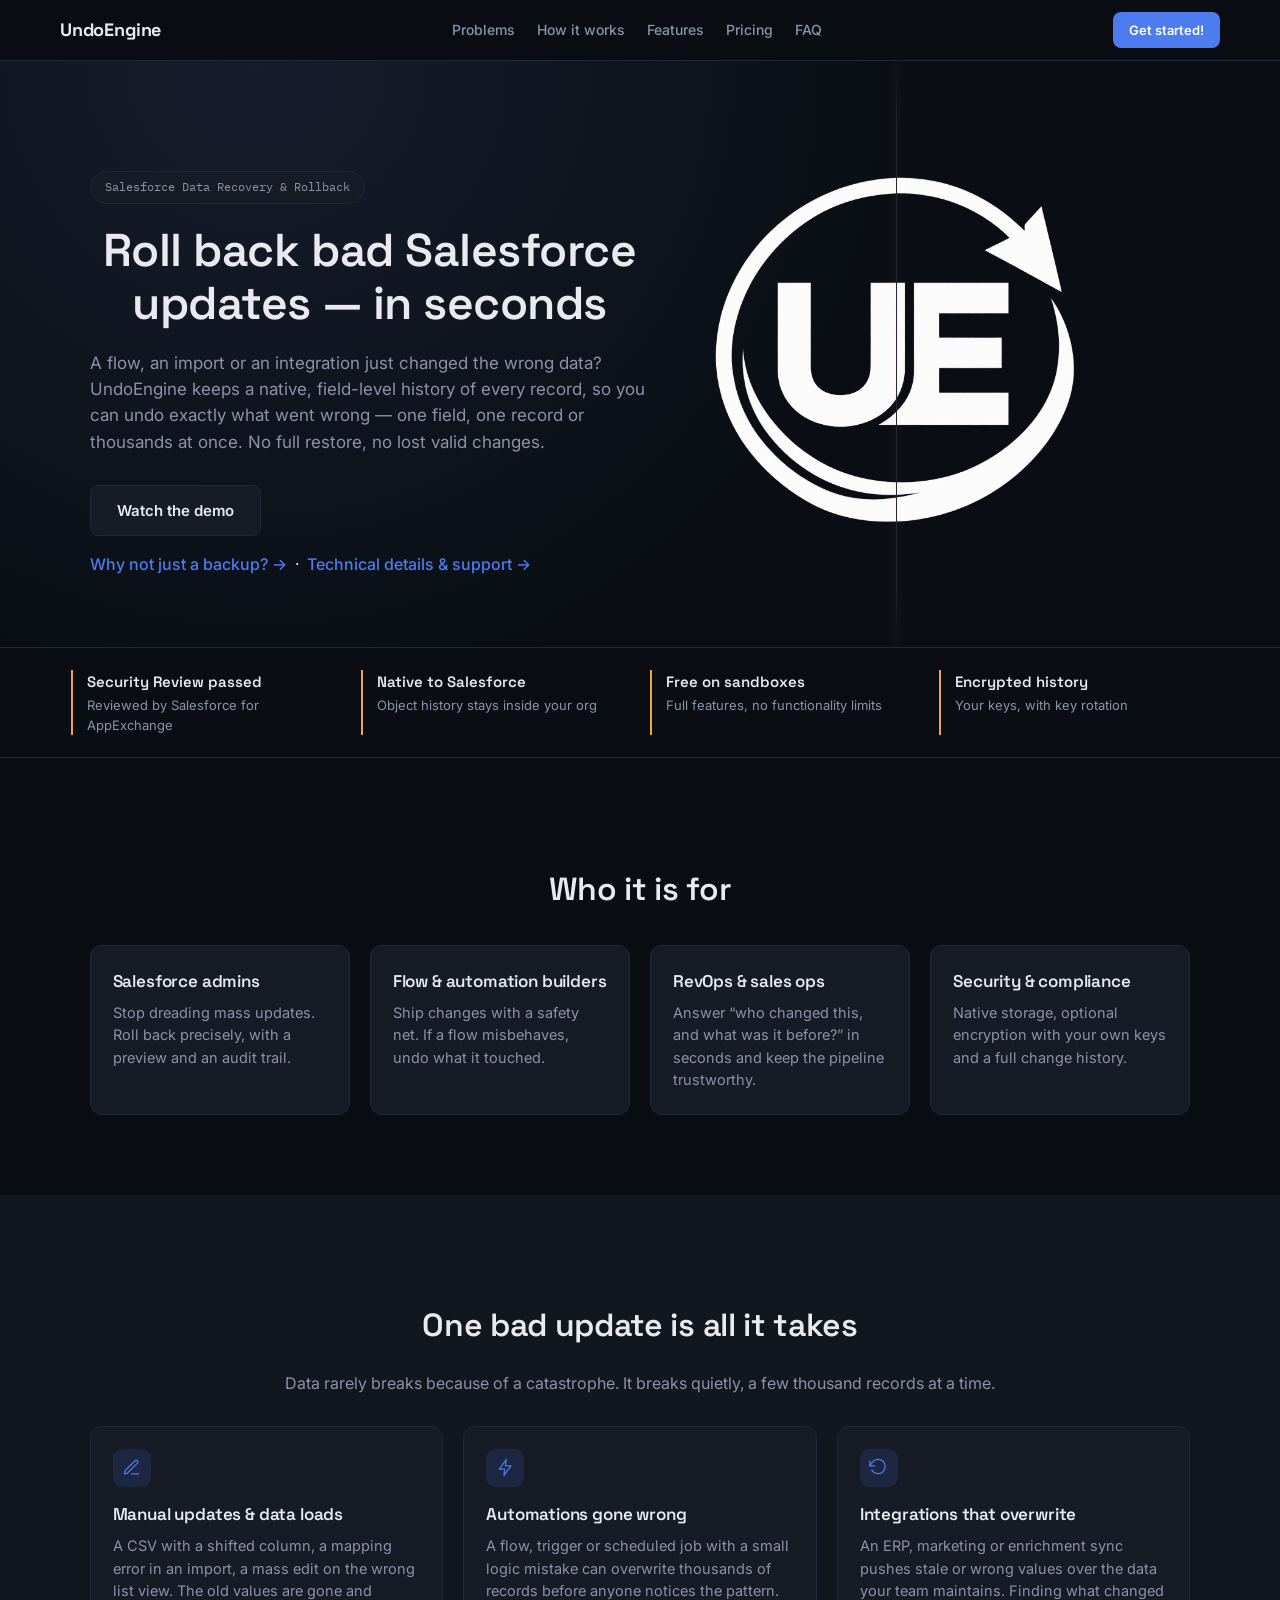
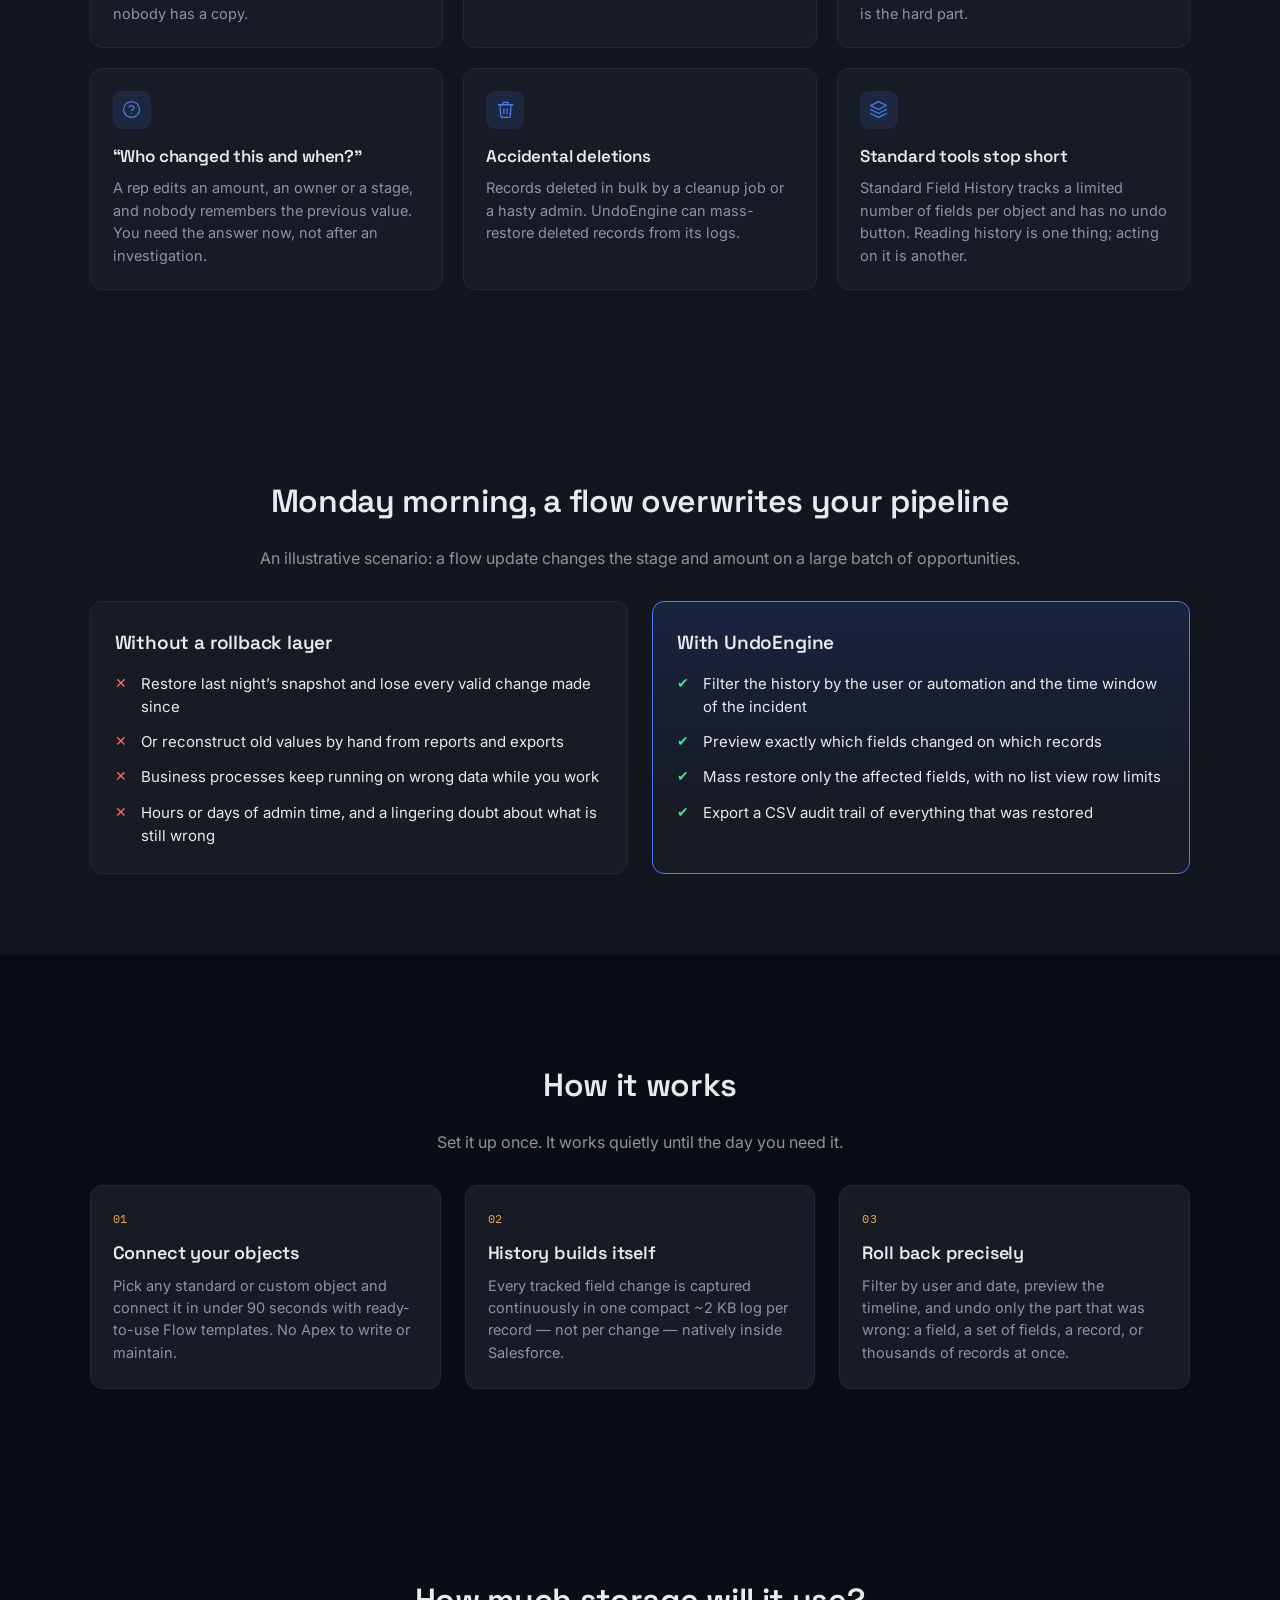
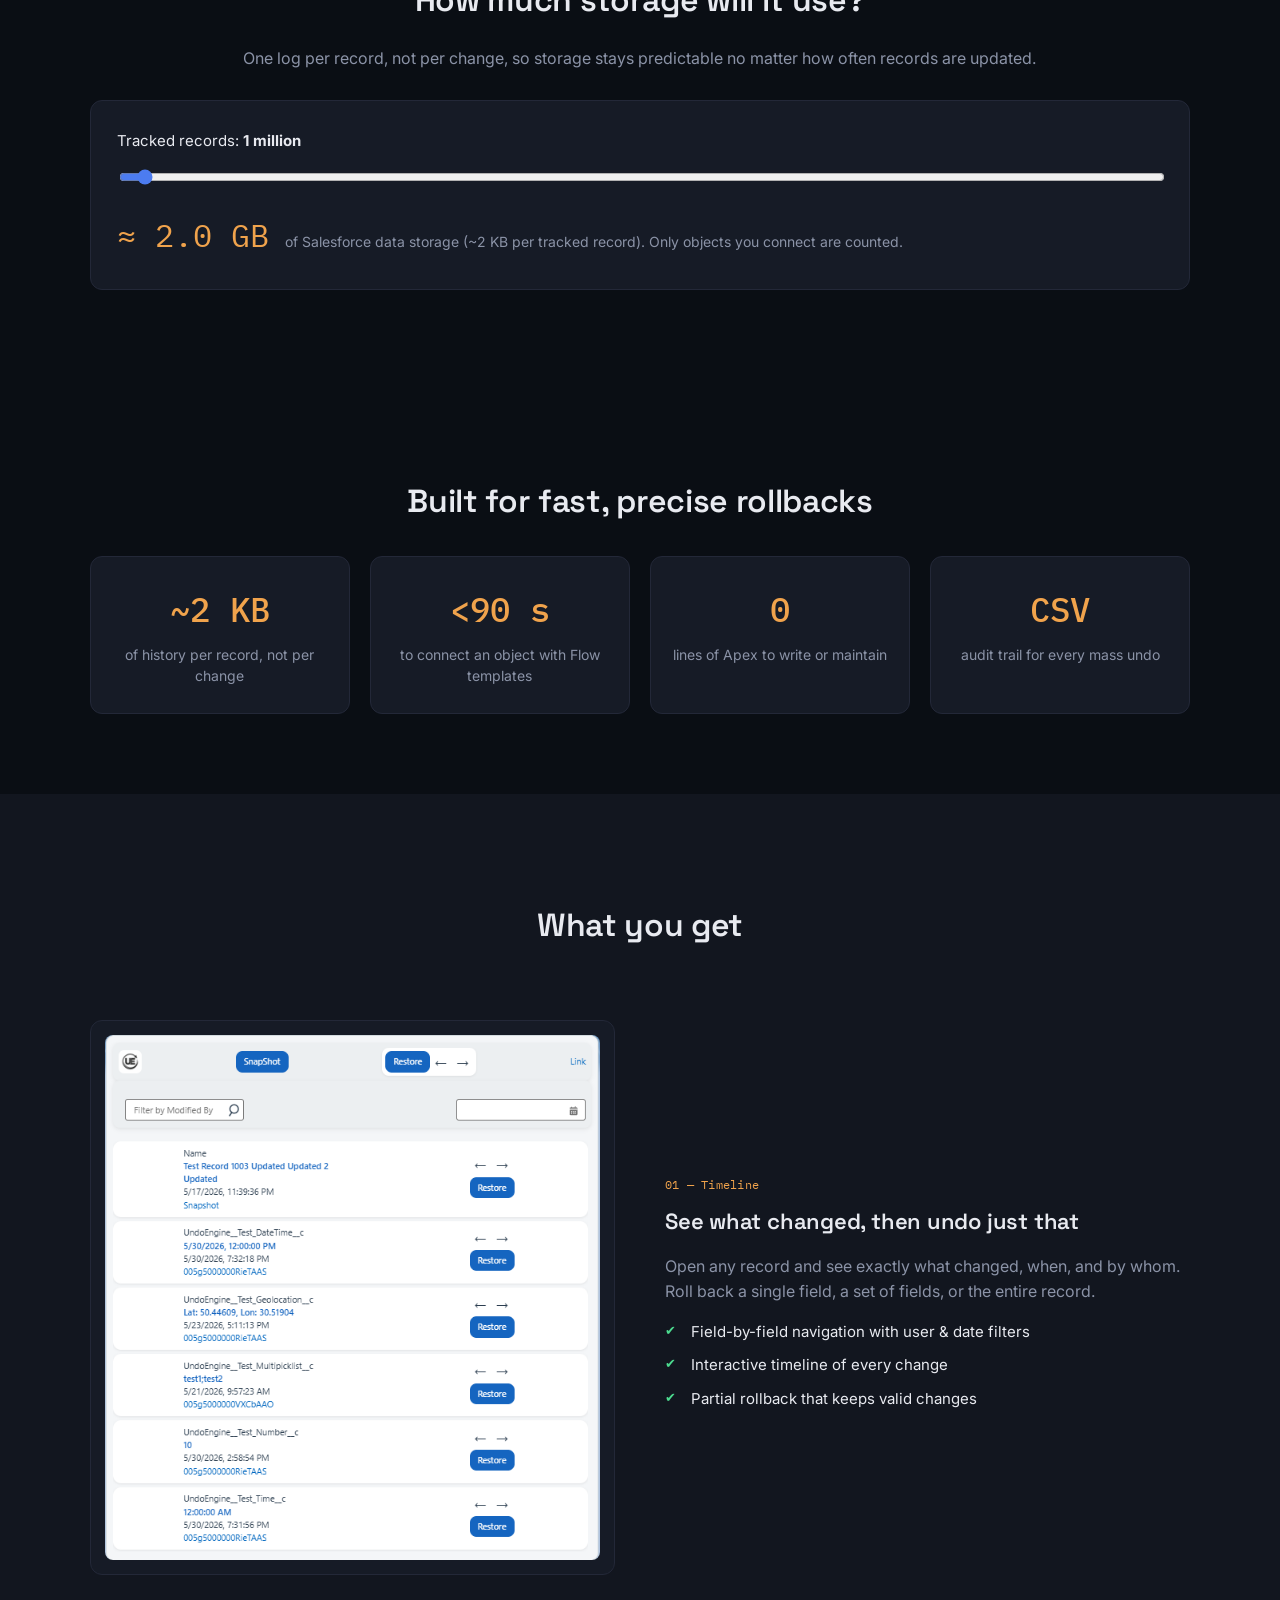
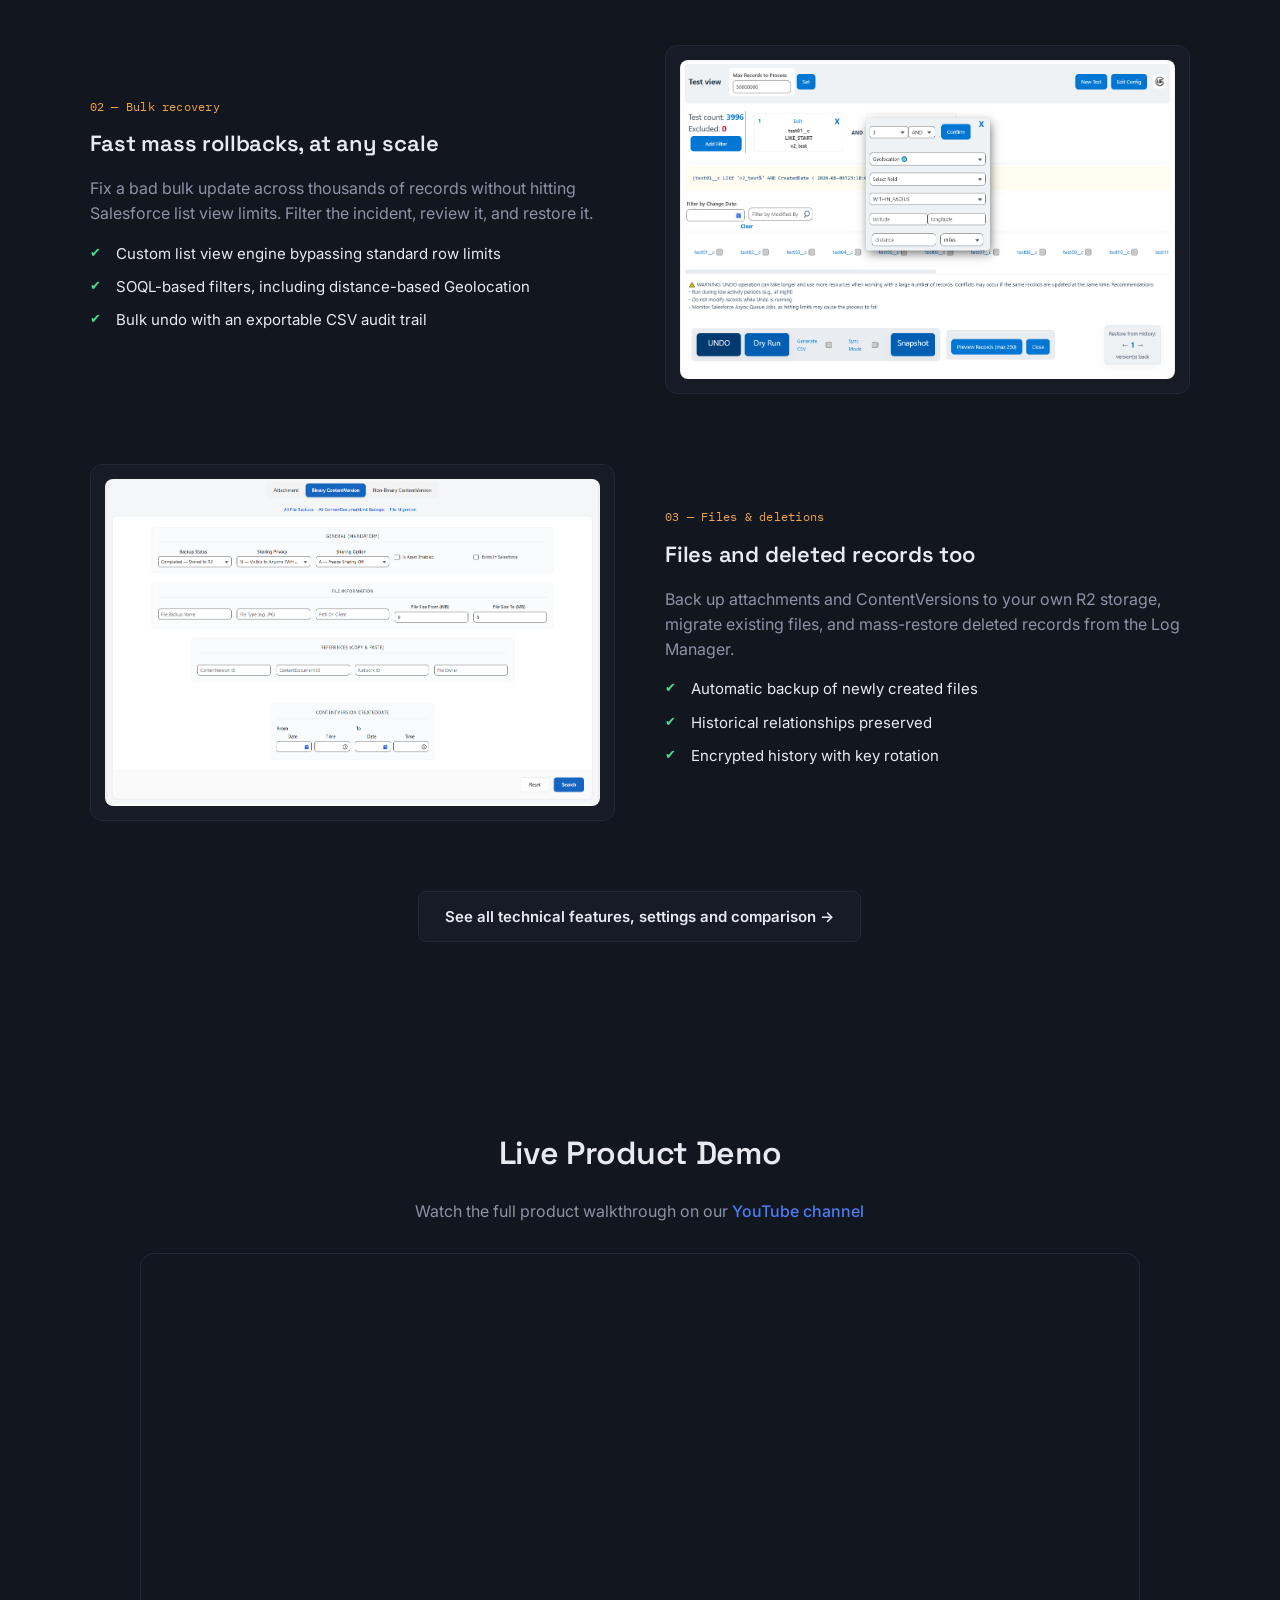
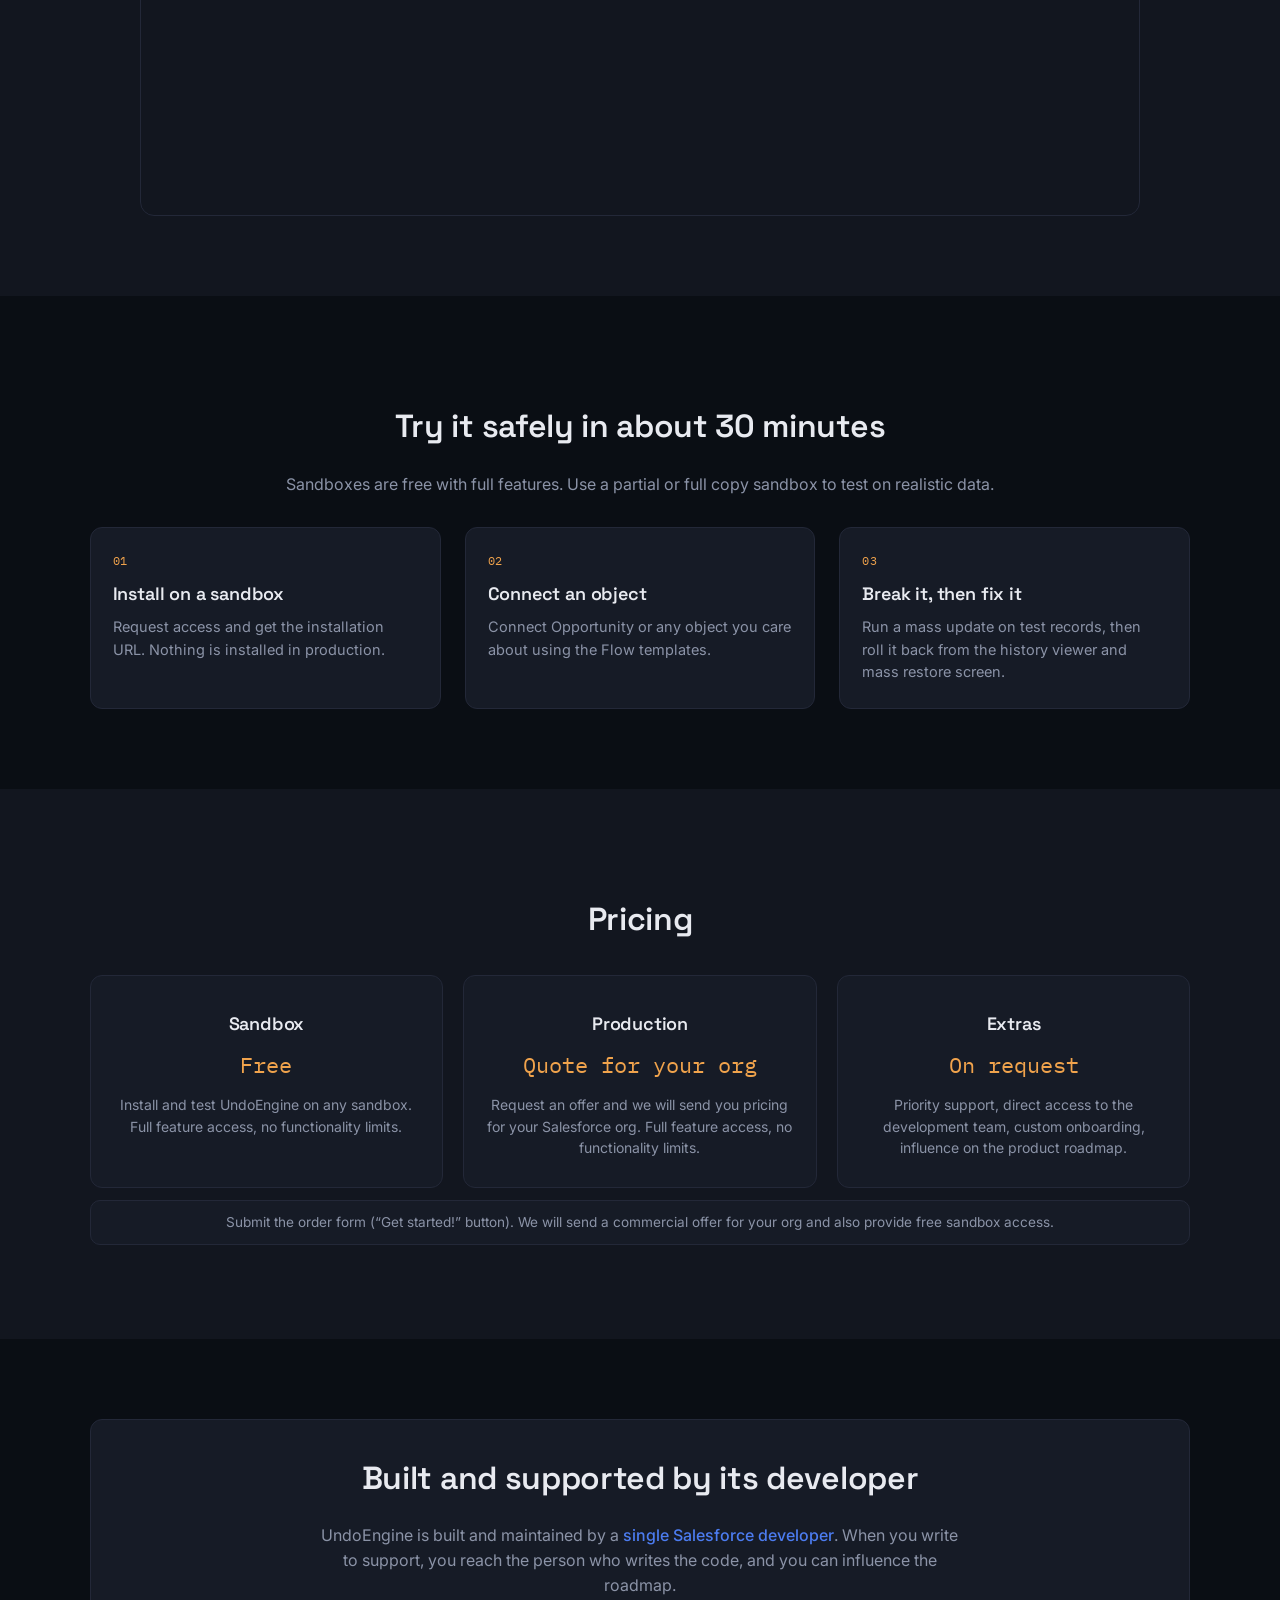
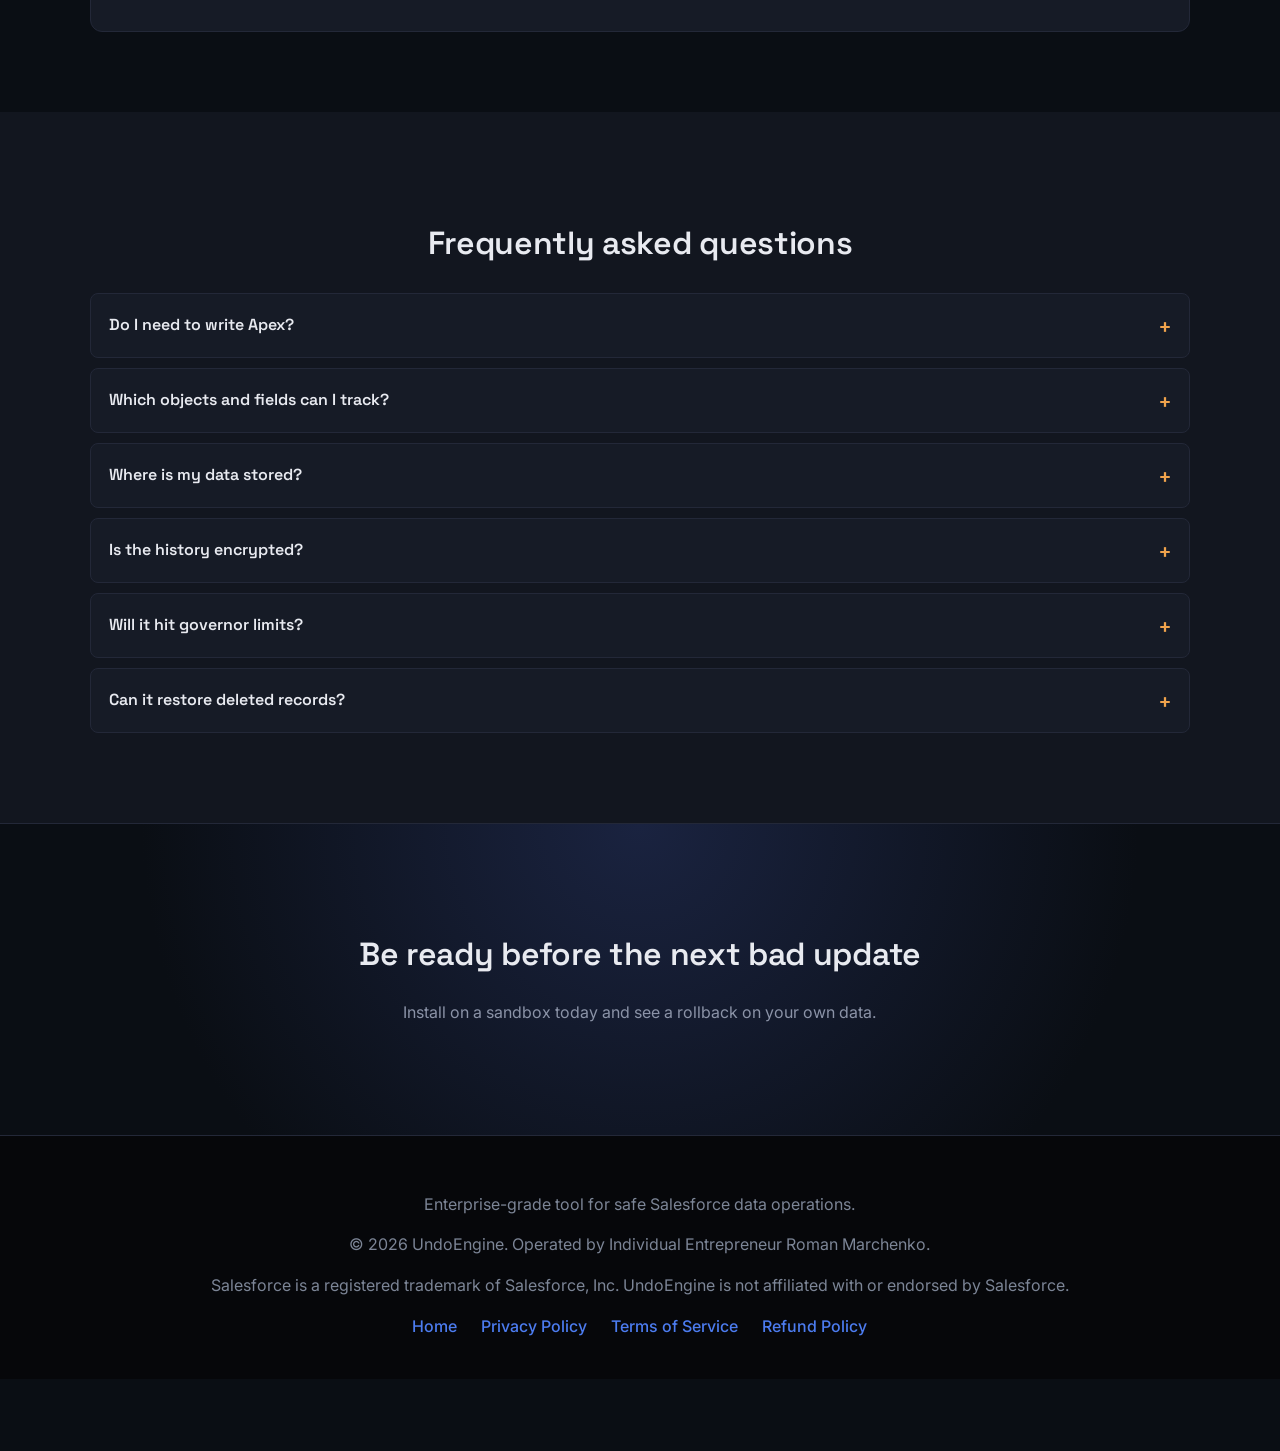
==== commit 0a1d4fa5: "f" ====
--- a/index.html
+++ b/index.html
@@ -115,6 +115,32 @@
     </div>
 </section>
 
+<!-- ===== Who it is for ===== -->
+<section class="section">
+    <div class="container">
+        <h2>Who it is for</h2>
+
+        <div class="audience-grid">
+            <div class="audience-card fade-in">
+                <h3>Salesforce admins</h3>
+                <p>Stop dreading mass updates. Roll back precisely, with a preview and an audit trail.</p>
+            </div>
+            <div class="audience-card fade-in">
+                <h3>Flow &amp; automation builders</h3>
+                <p>Ship changes with a safety net. If a flow misbehaves, undo what it touched.</p>
+            </div>
+            <div class="audience-card fade-in">
+                <h3>RevOps &amp; sales ops</h3>
+                <p>Answer “who changed this, and what was it before?” in seconds and keep the pipeline trustworthy.</p>
+            </div>
+            <div class="audience-card fade-in">
+                <h3>Security &amp; compliance</h3>
+                <p>Native storage, optional encryption with your own keys and a full change history.</p>
+            </div>
+        </div>
+    </div>
+</section>
+
 <!-- ===== Problems ===== -->
 <section id="problems" class="section dark">
     <div class="container">
@@ -171,32 +197,6 @@
                 <p>Standard Field History tracks a limited number of fields per object and has no undo button. Reading history is one thing; acting on it is another.</p>
             </div>
 
-        </div>
-    </div>
-</section>
-
-<!-- ===== How it works ===== -->
-<section id="how" class="section">
-    <div class="container">
-        <h2>How it works</h2>
-        <p class="lead">Set it up once. It works quietly until the day you need it.</p>
-
-        <div class="steps">
-            <div class="step fade-in">
-                <span class="step-num">01</span>
-                <h3>Connect your objects</h3>
-                <p>Pick any standard or custom object and connect it in under 90 seconds with ready-to-use Flow templates. No Apex to write or maintain.</p>
-            </div>
-            <div class="step fade-in">
-                <span class="step-num">02</span>
-                <h3>History builds itself</h3>
-                <p>Every tracked field change is captured continuously in one compact ~2&nbsp;KB log per record — not per change — natively inside Salesforce.</p>
-            </div>
-            <div class="step fade-in">
-                <span class="step-num">03</span>
-                <h3>Roll back precisely</h3>
-                <p>Filter by user and date, preview the timeline, and undo only the part that was wrong: a field, a set of fields, a record, or thousands of records at once.</p>
-            </div>
         </div>
     </div>
 </section>
@@ -230,6 +230,49 @@
     </div>
 </section>
 
+<!-- ===== How it works ===== -->
+<section id="how" class="section">
+    <div class="container">
+        <h2>How it works</h2>
+        <p class="lead">Set it up once. It works quietly until the day you need it.</p>
+
+        <div class="steps">
+            <div class="step fade-in">
+                <span class="step-num">01</span>
+                <h3>Connect your objects</h3>
+                <p>Pick any standard or custom object and connect it in under 90 seconds with ready-to-use Flow templates. No Apex to write or maintain.</p>
+            </div>
+            <div class="step fade-in">
+                <span class="step-num">02</span>
+                <h3>History builds itself</h3>
+                <p>Every tracked field change is captured continuously in one compact ~2&nbsp;KB log per record — not per change — natively inside Salesforce.</p>
+            </div>
+            <div class="step fade-in">
+                <span class="step-num">03</span>
+                <h3>Roll back precisely</h3>
+                <p>Filter by user and date, preview the timeline, and undo only the part that was wrong: a field, a set of fields, a record, or thousands of records at once.</p>
+            </div>
+        </div>
+    </div>
+</section>
+
+<!-- ===== Storage calculator ===== -->
+<section class="section">
+    <div class="container narrow">
+        <h2>How much storage will it use?</h2>
+        <p class="lead">One log per record, not per change, so storage stays predictable no matter how often records are updated.</p>
+
+        <div class="calc fade-in">
+            <label for="calc-records">Tracked records: <strong id="calc-records-out">1 million</strong></label>
+            <input type="range" id="calc-records" min="0.1" max="50" step="0.1" value="1">
+            <div class="calc-result">
+                <span class="calc-value" id="calc-gb">≈ 2 GB</span>
+                <span class="calc-note">of Salesforce data storage (~2&nbsp;KB per tracked record). Only objects you connect are counted.</span>
+            </div>
+        </div>
+    </div>
+</section>
+
 <!-- ===== Key facts ===== -->
 <section class="section">
     <div class="container">
@@ -315,49 +358,6 @@
     </div>
 </section>
 
-<!-- ===== Who it is for ===== -->
-<section class="section">
-    <div class="container">
-        <h2>Who it is for</h2>
-
-        <div class="audience-grid">
-            <div class="audience-card fade-in">
-                <h3>Salesforce admins</h3>
-                <p>Stop dreading mass updates. Roll back precisely, with a preview and an audit trail.</p>
-            </div>
-            <div class="audience-card fade-in">
-                <h3>Flow &amp; automation builders</h3>
-                <p>Ship changes with a safety net. If a flow misbehaves, undo what it touched.</p>
-            </div>
-            <div class="audience-card fade-in">
-                <h3>RevOps &amp; sales ops</h3>
-                <p>Answer “who changed this, and what was it before?” in seconds and keep the pipeline trustworthy.</p>
-            </div>
-            <div class="audience-card fade-in">
-                <h3>Security &amp; compliance</h3>
-                <p>Native storage, optional encryption with your own keys and a full change history.</p>
-            </div>
-        </div>
-    </div>
-</section>
-
-<!-- ===== Storage calculator ===== -->
-<section class="section">
-    <div class="container narrow">
-        <h2>How much storage will it use?</h2>
-        <p class="lead">One log per record, not per change, so storage stays predictable no matter how often records are updated.</p>
-
-        <div class="calc fade-in">
-            <label for="calc-records">Tracked records: <strong id="calc-records-out">1 million</strong></label>
-            <input type="range" id="calc-records" min="0.1" max="50" step="0.1" value="1">
-            <div class="calc-result">
-                <span class="calc-value" id="calc-gb">≈ 2 GB</span>
-                <span class="calc-note">of Salesforce data storage (~2&nbsp;KB per tracked record). Only objects you connect are counted.</span>
-            </div>
-        </div>
-    </div>
-</section>
-
 <!-- ===== Live Demo ===== -->
 <section id="demo" class="section dark">
     <div class="container narrow" style="text-align:center;">
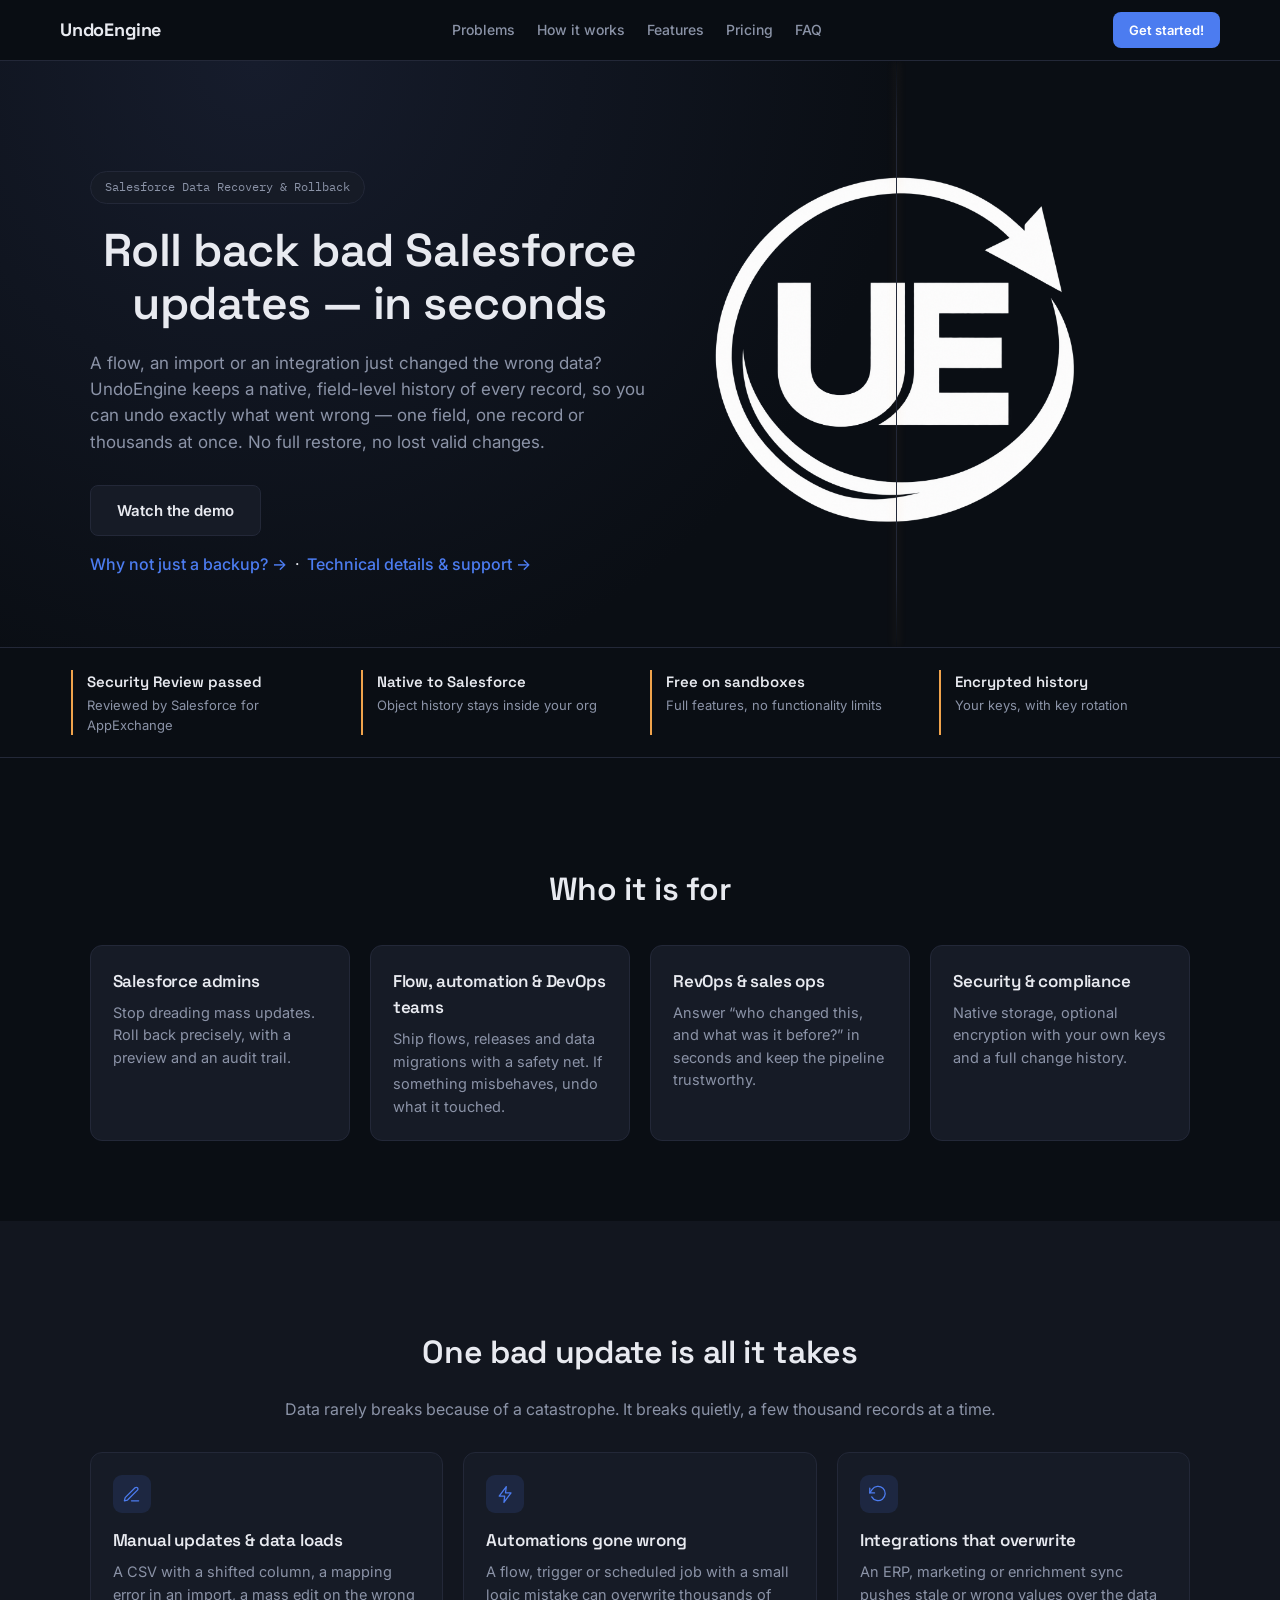
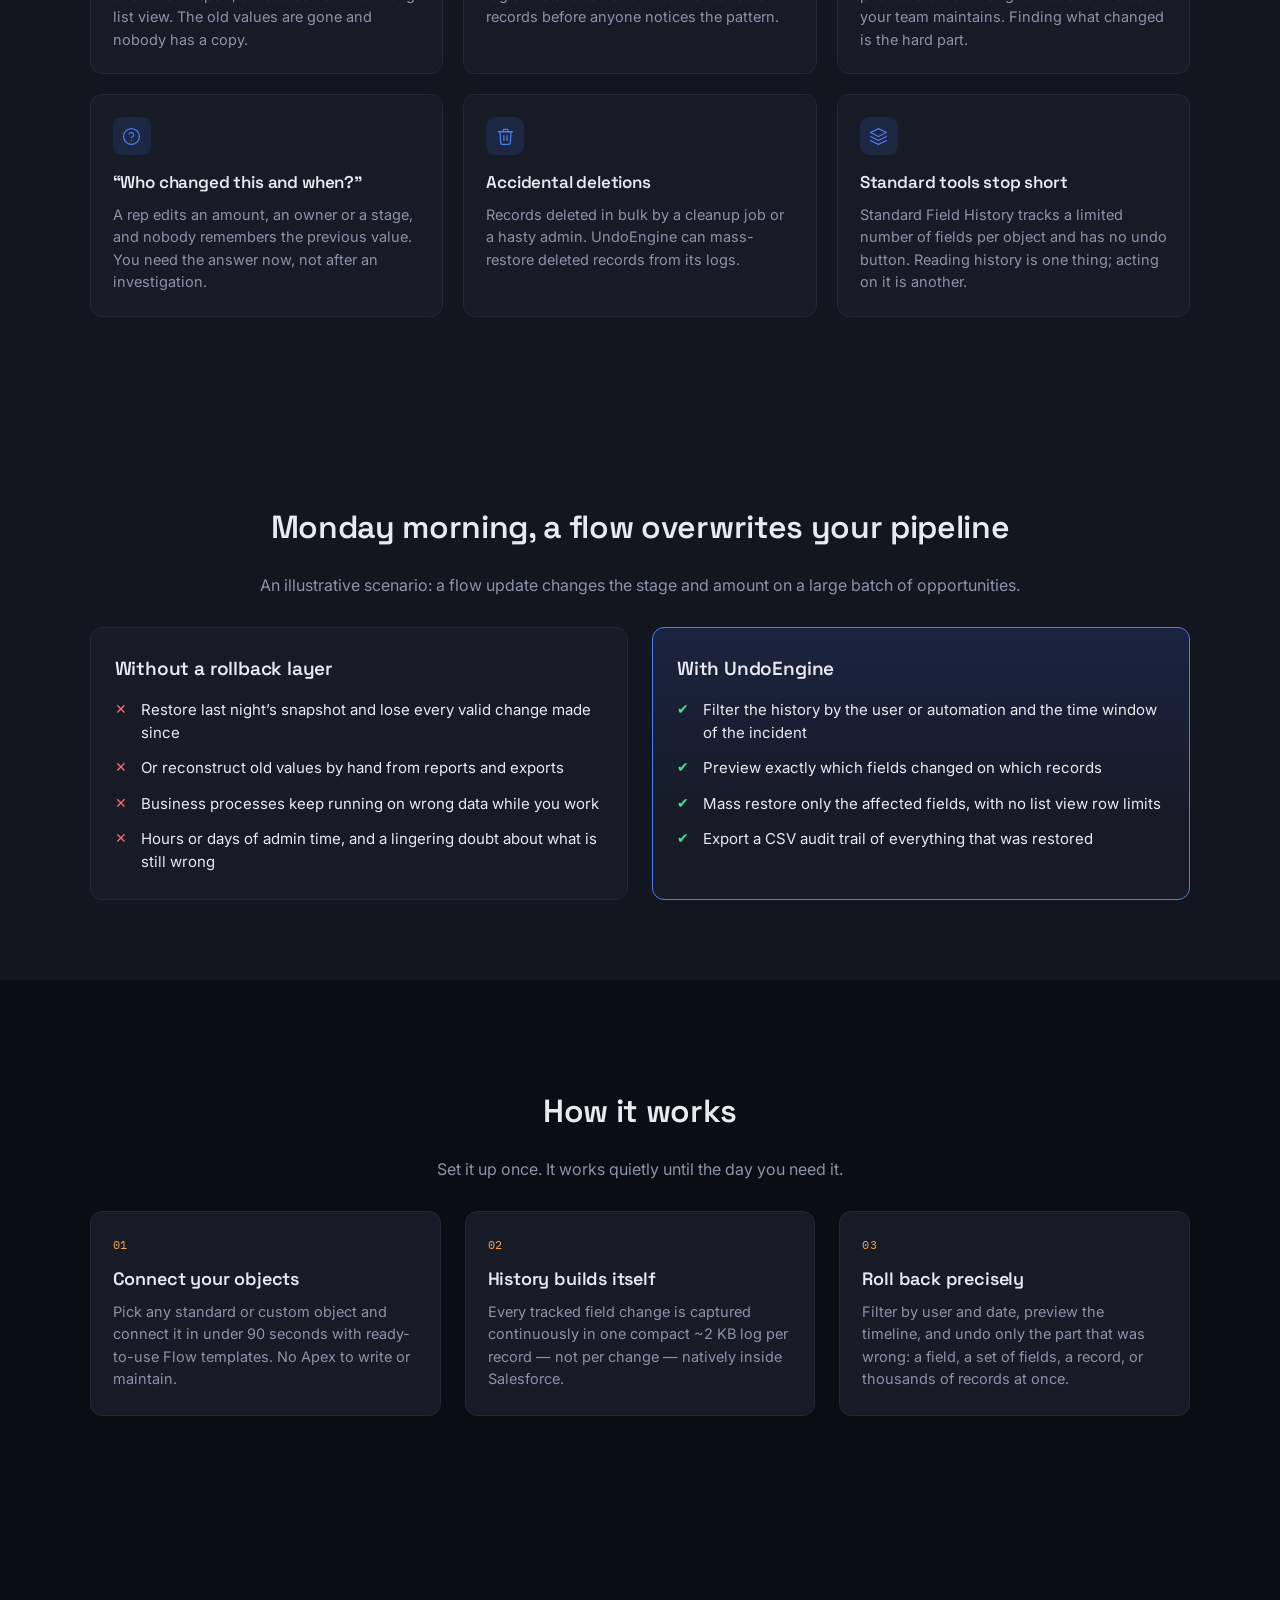
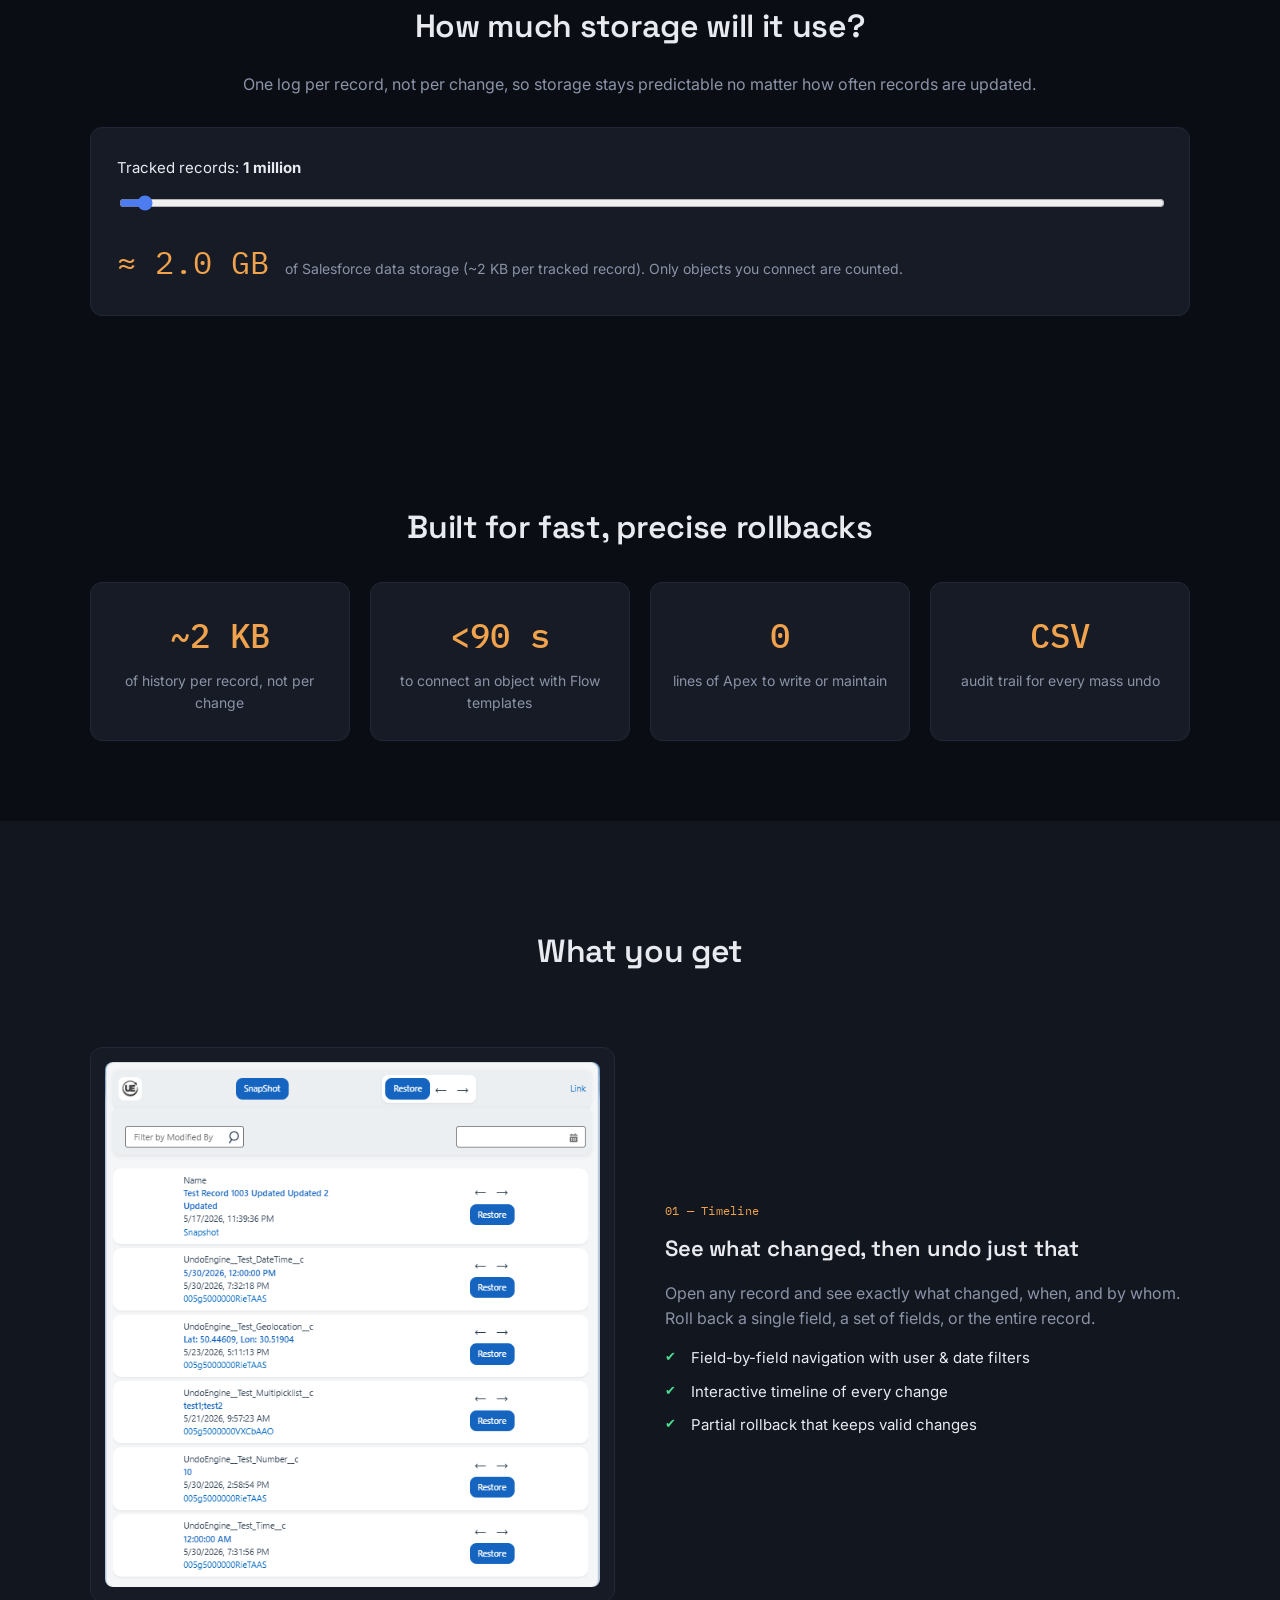
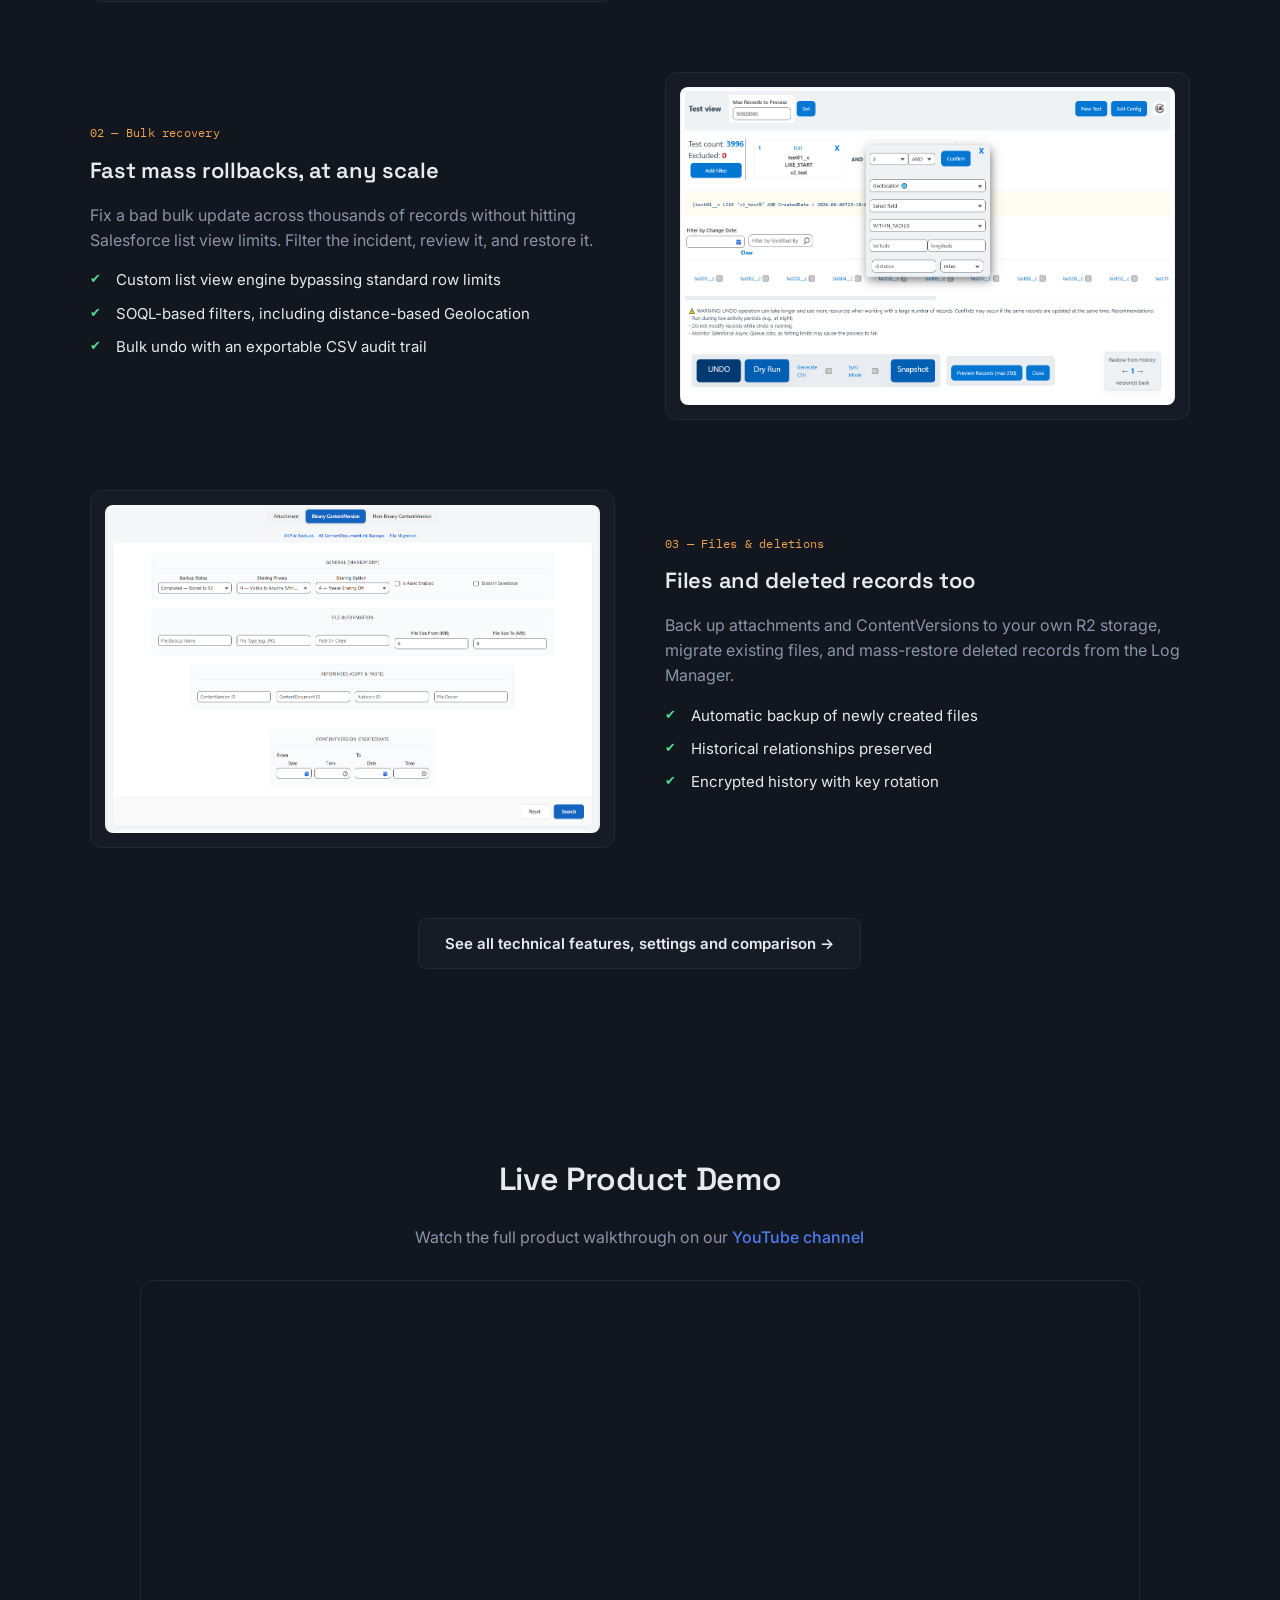
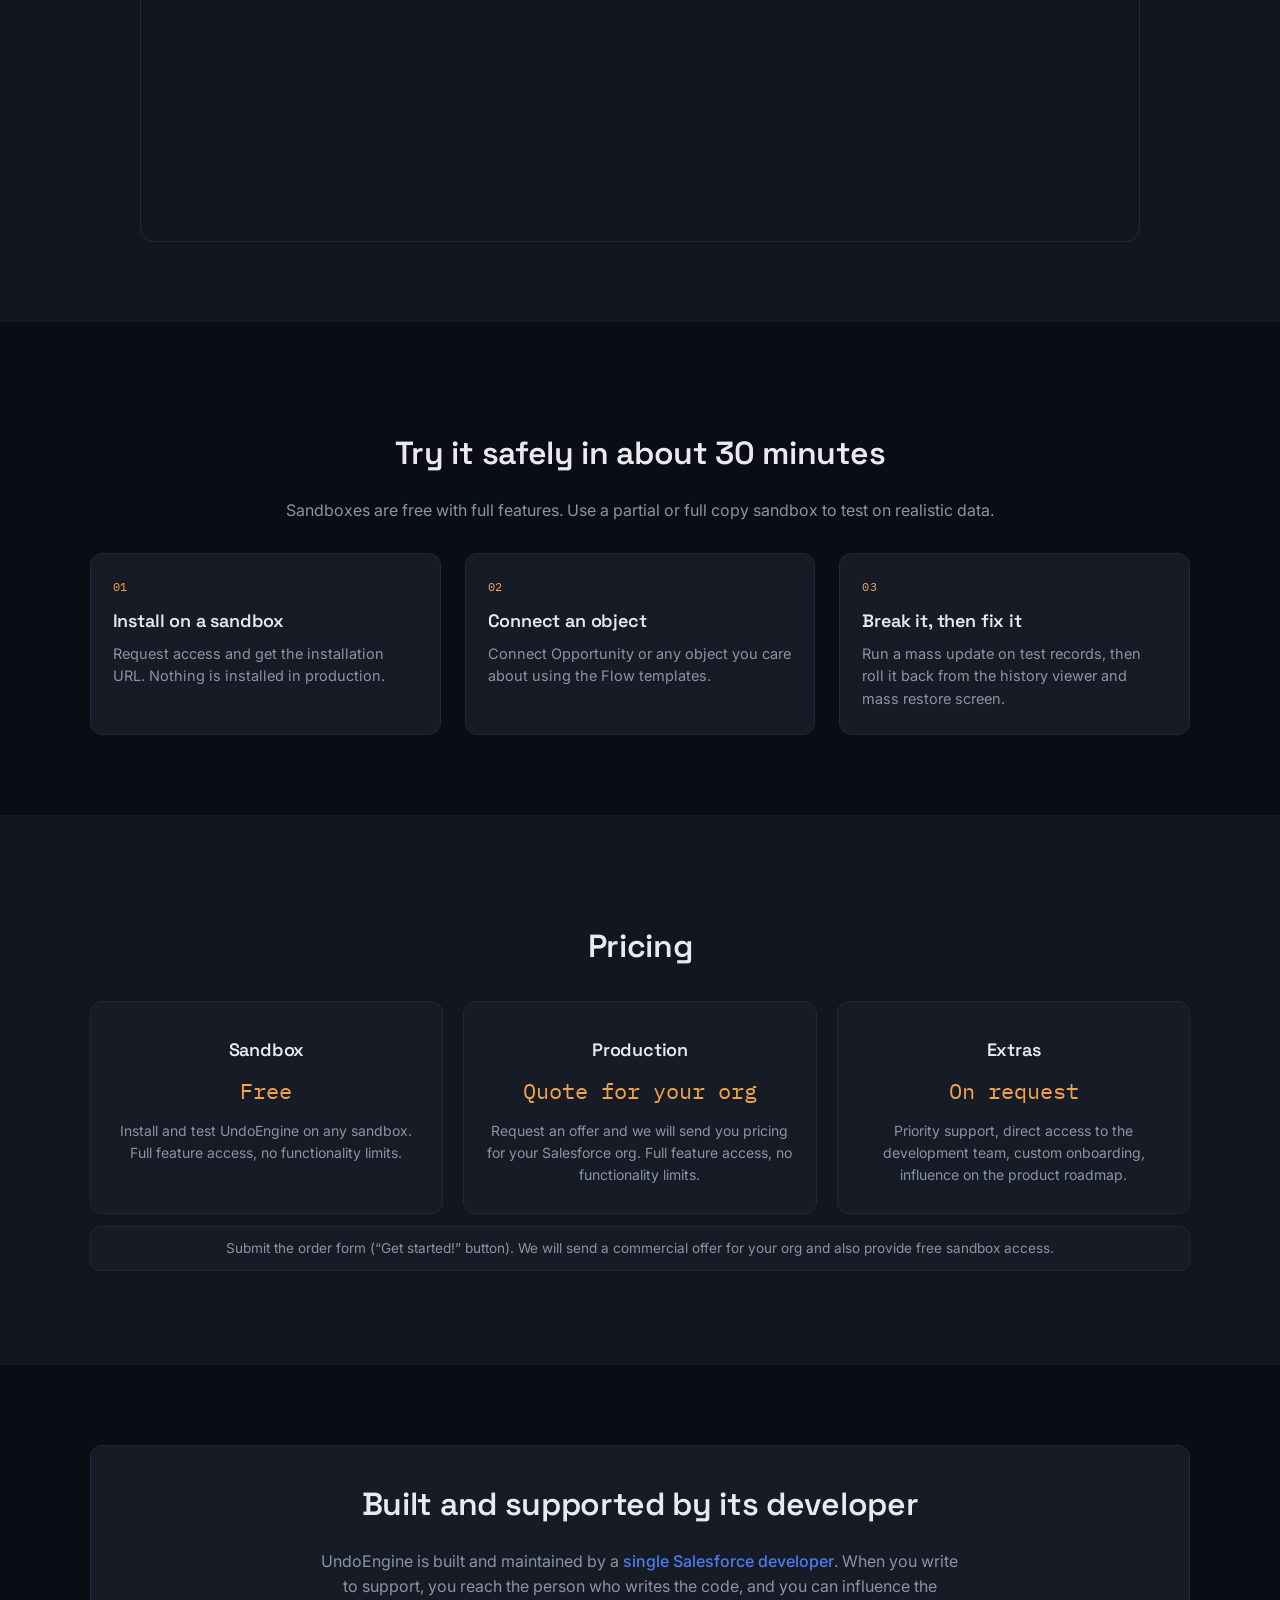
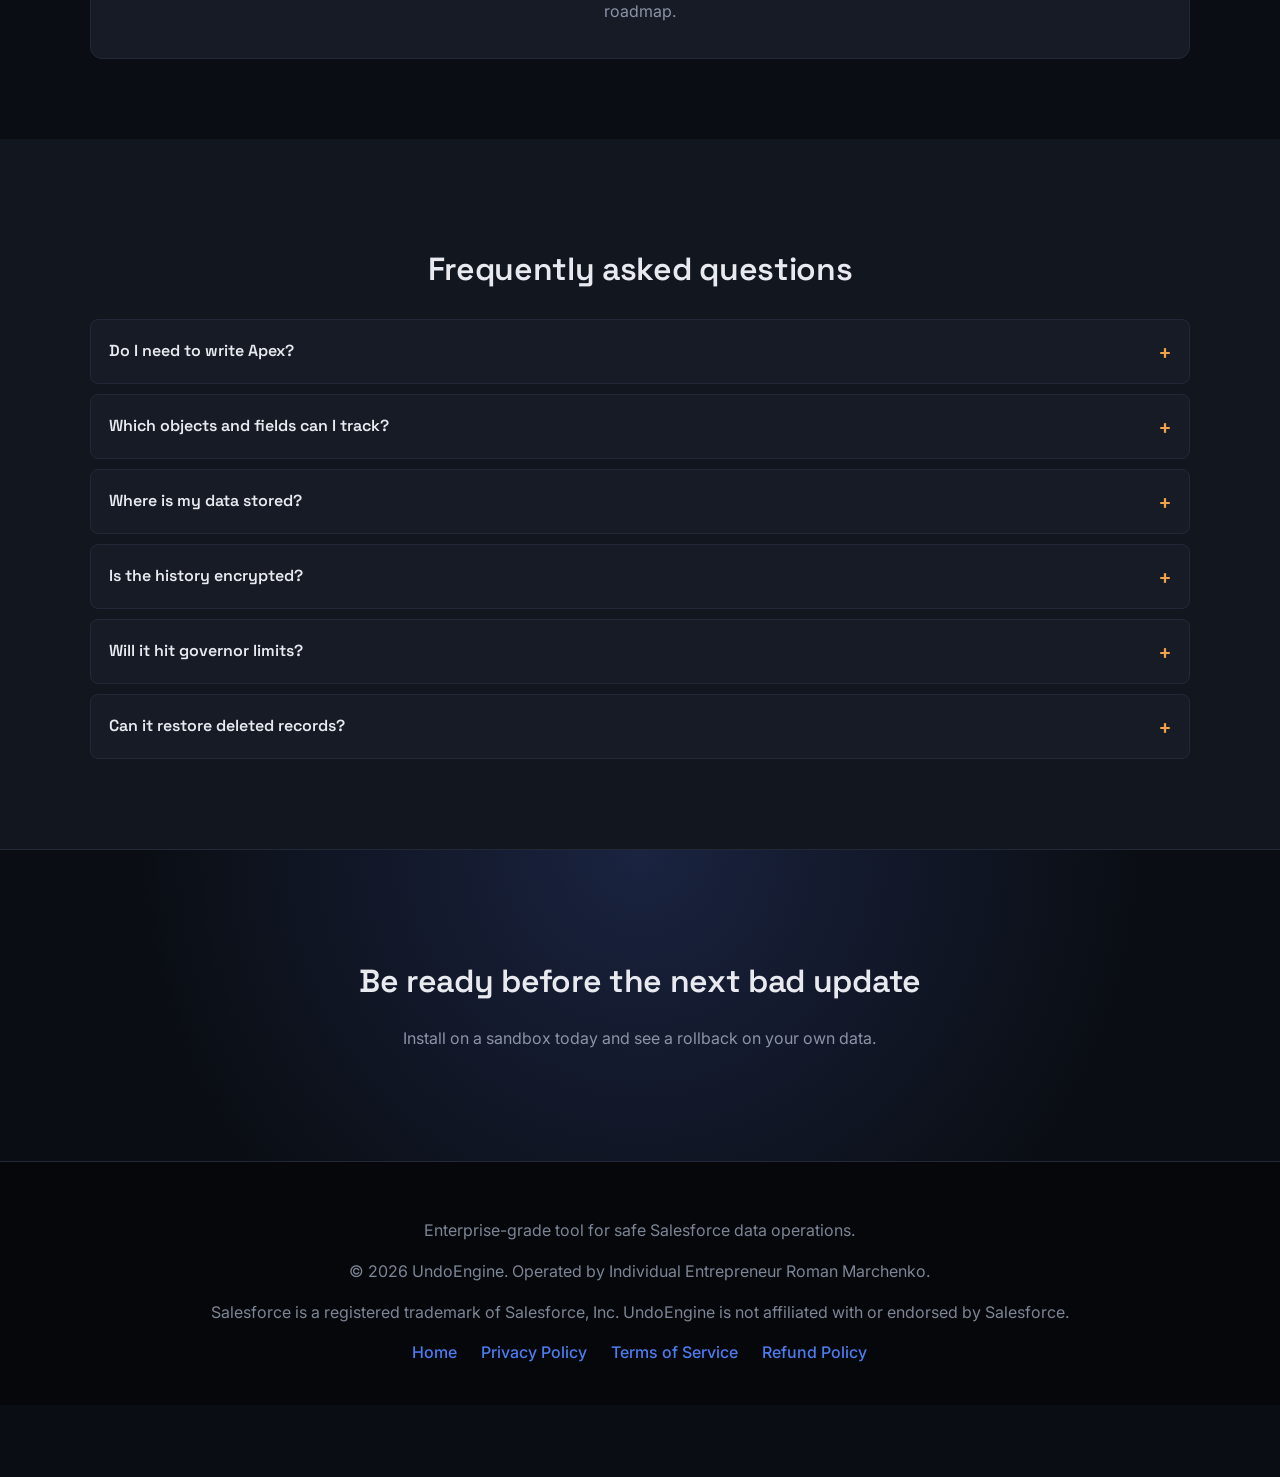
==== commit e7d39fc3: "f" ====
--- a/index.html
+++ b/index.html
@@ -126,8 +126,8 @@
                 <p>Stop dreading mass updates. Roll back precisely, with a preview and an audit trail.</p>
             </div>
             <div class="audience-card fade-in">
-                <h3>Flow &amp; automation builders</h3>
-                <p>Ship changes with a safety net. If a flow misbehaves, undo what it touched.</p>
+                <h3>Flow, automation &amp; DevOps teams</h3>
+                <p>Ship flows, releases and data migrations with a safety net. If something misbehaves, undo what it touched.</p>
             </div>
             <div class="audience-card fade-in">
                 <h3>RevOps &amp; sales ops</h3>
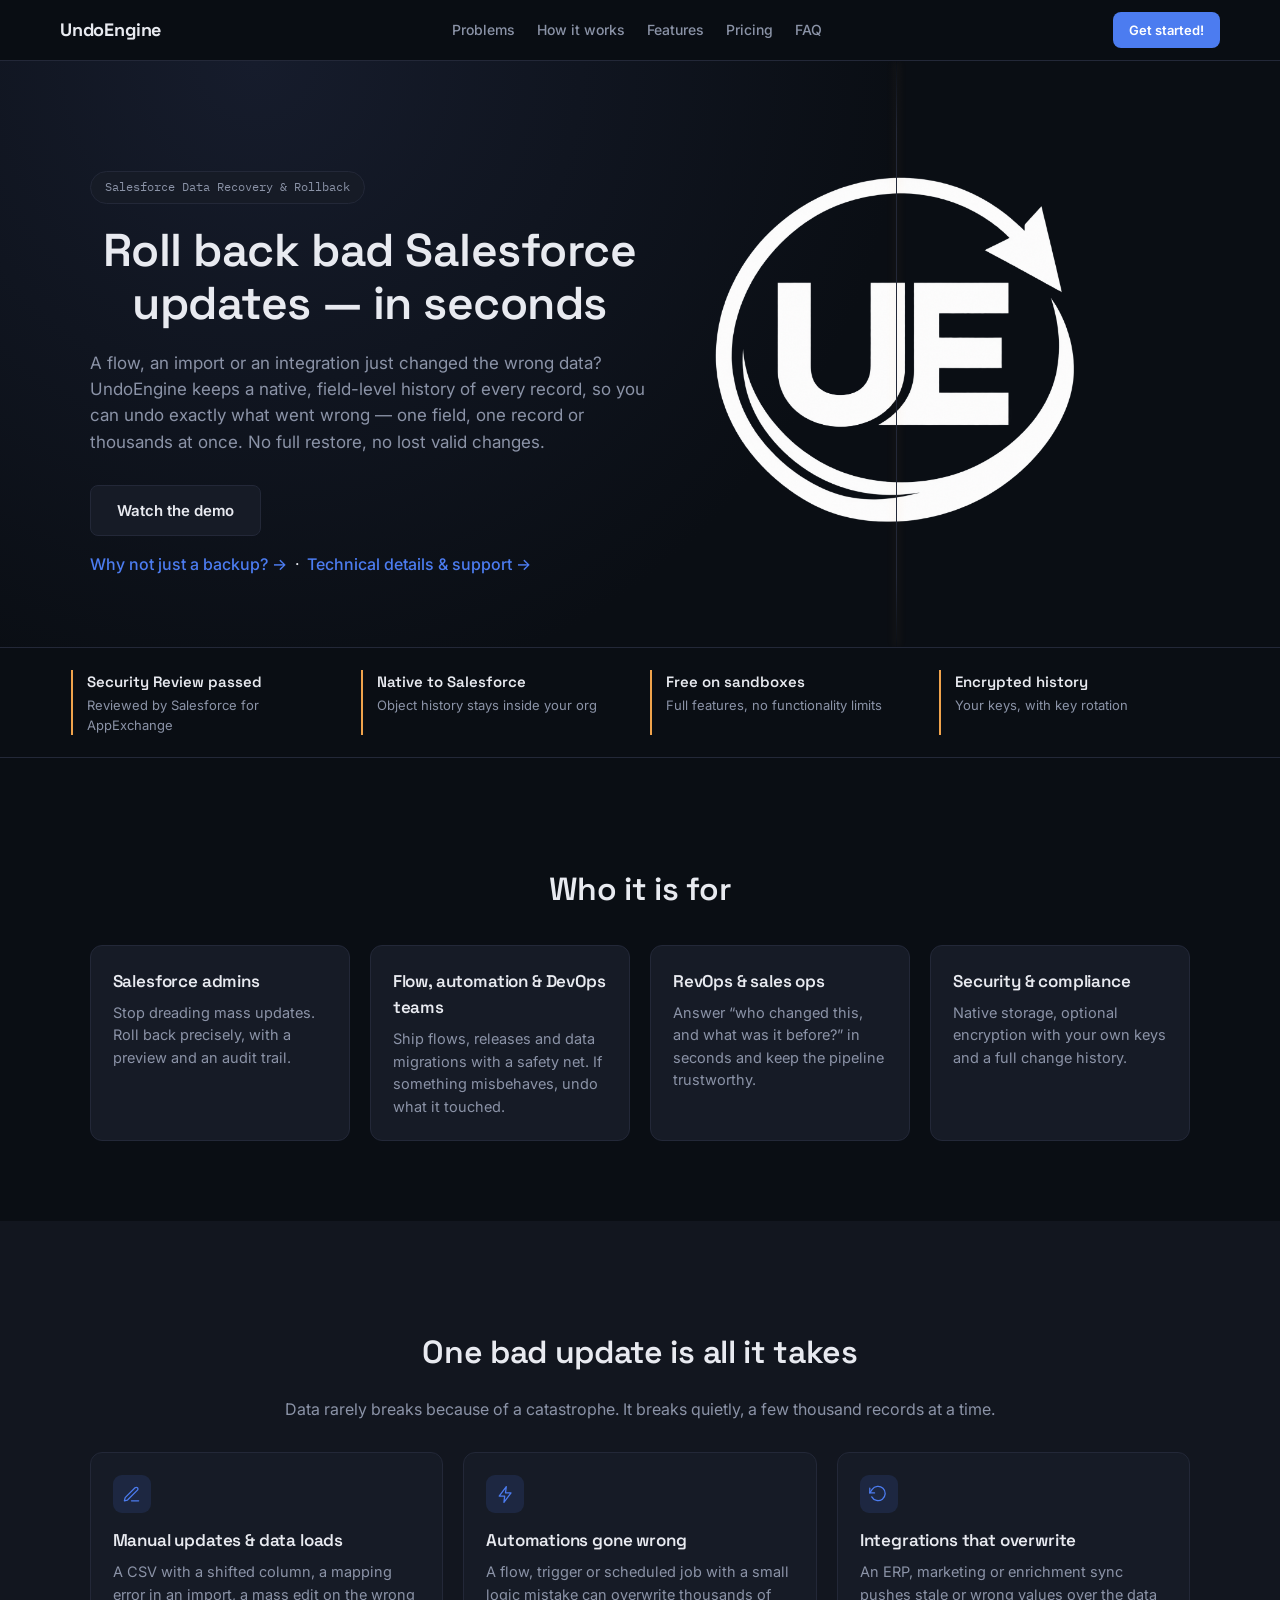
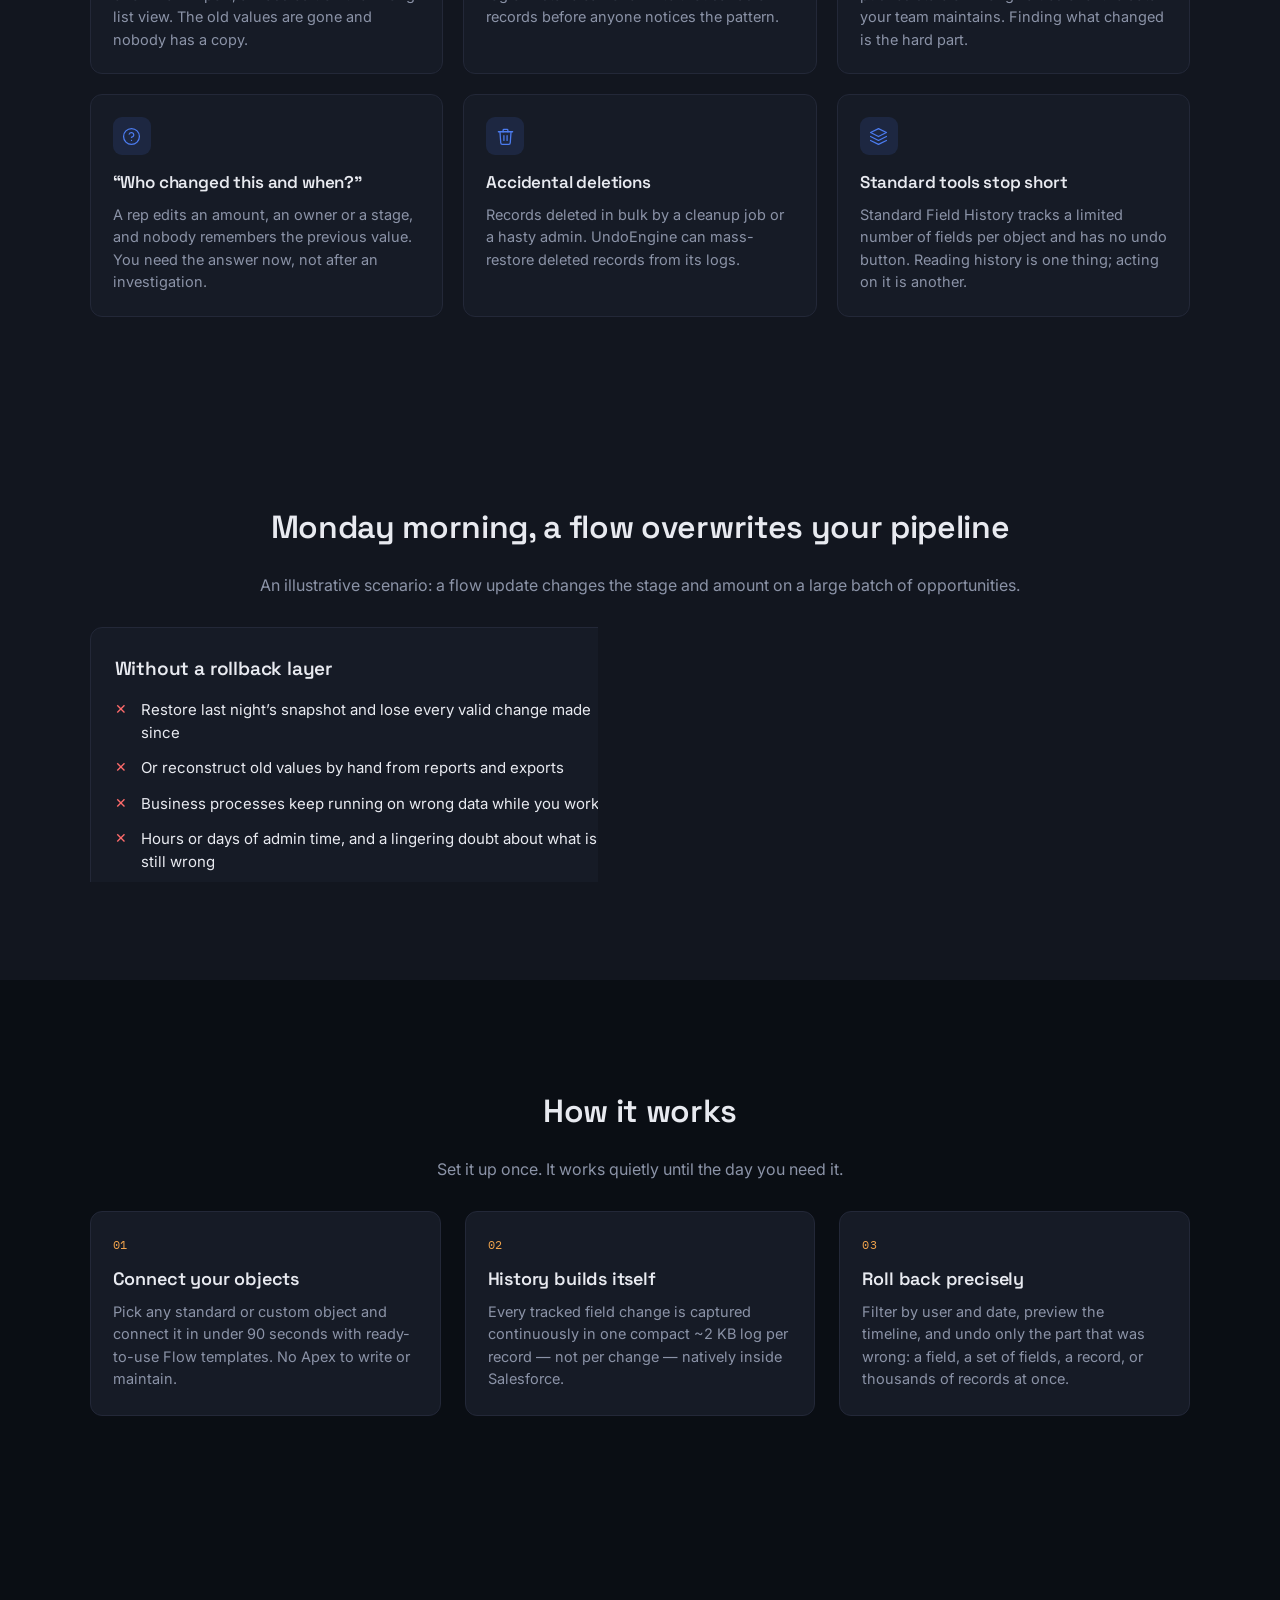
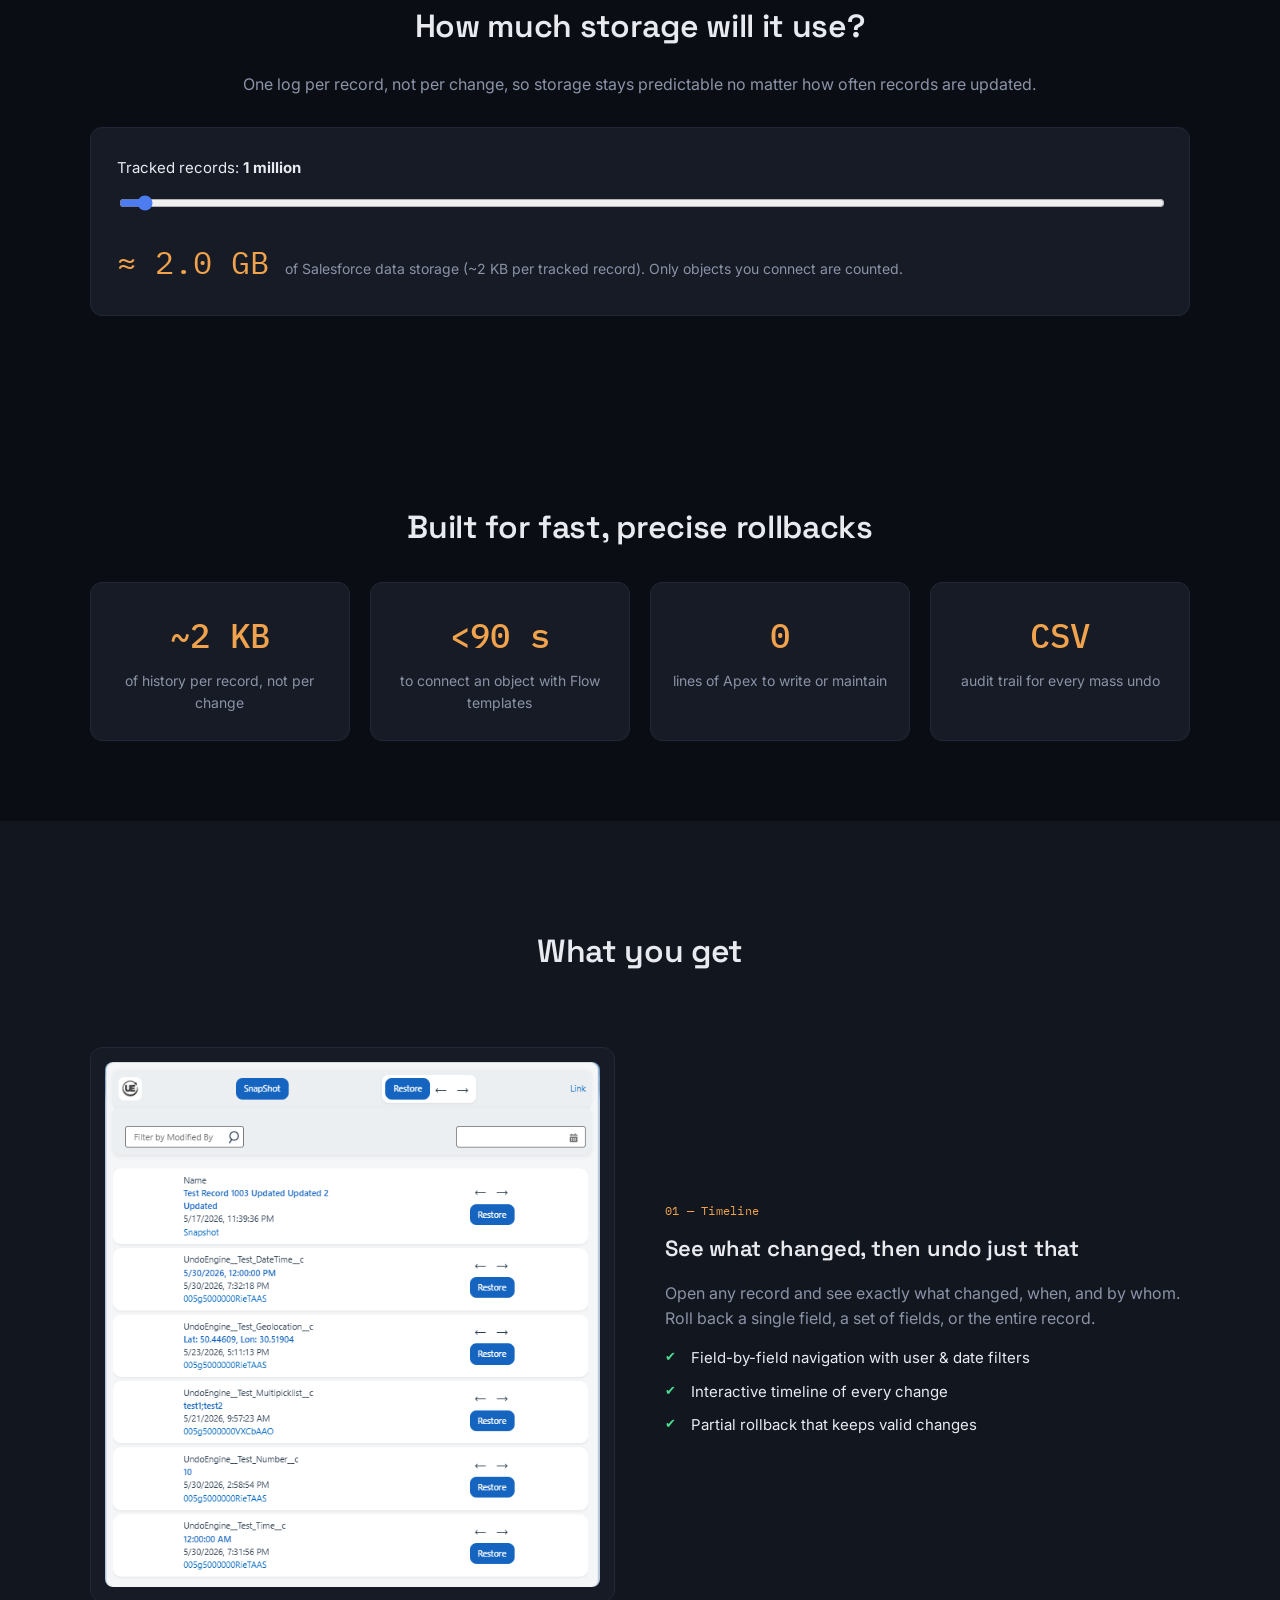
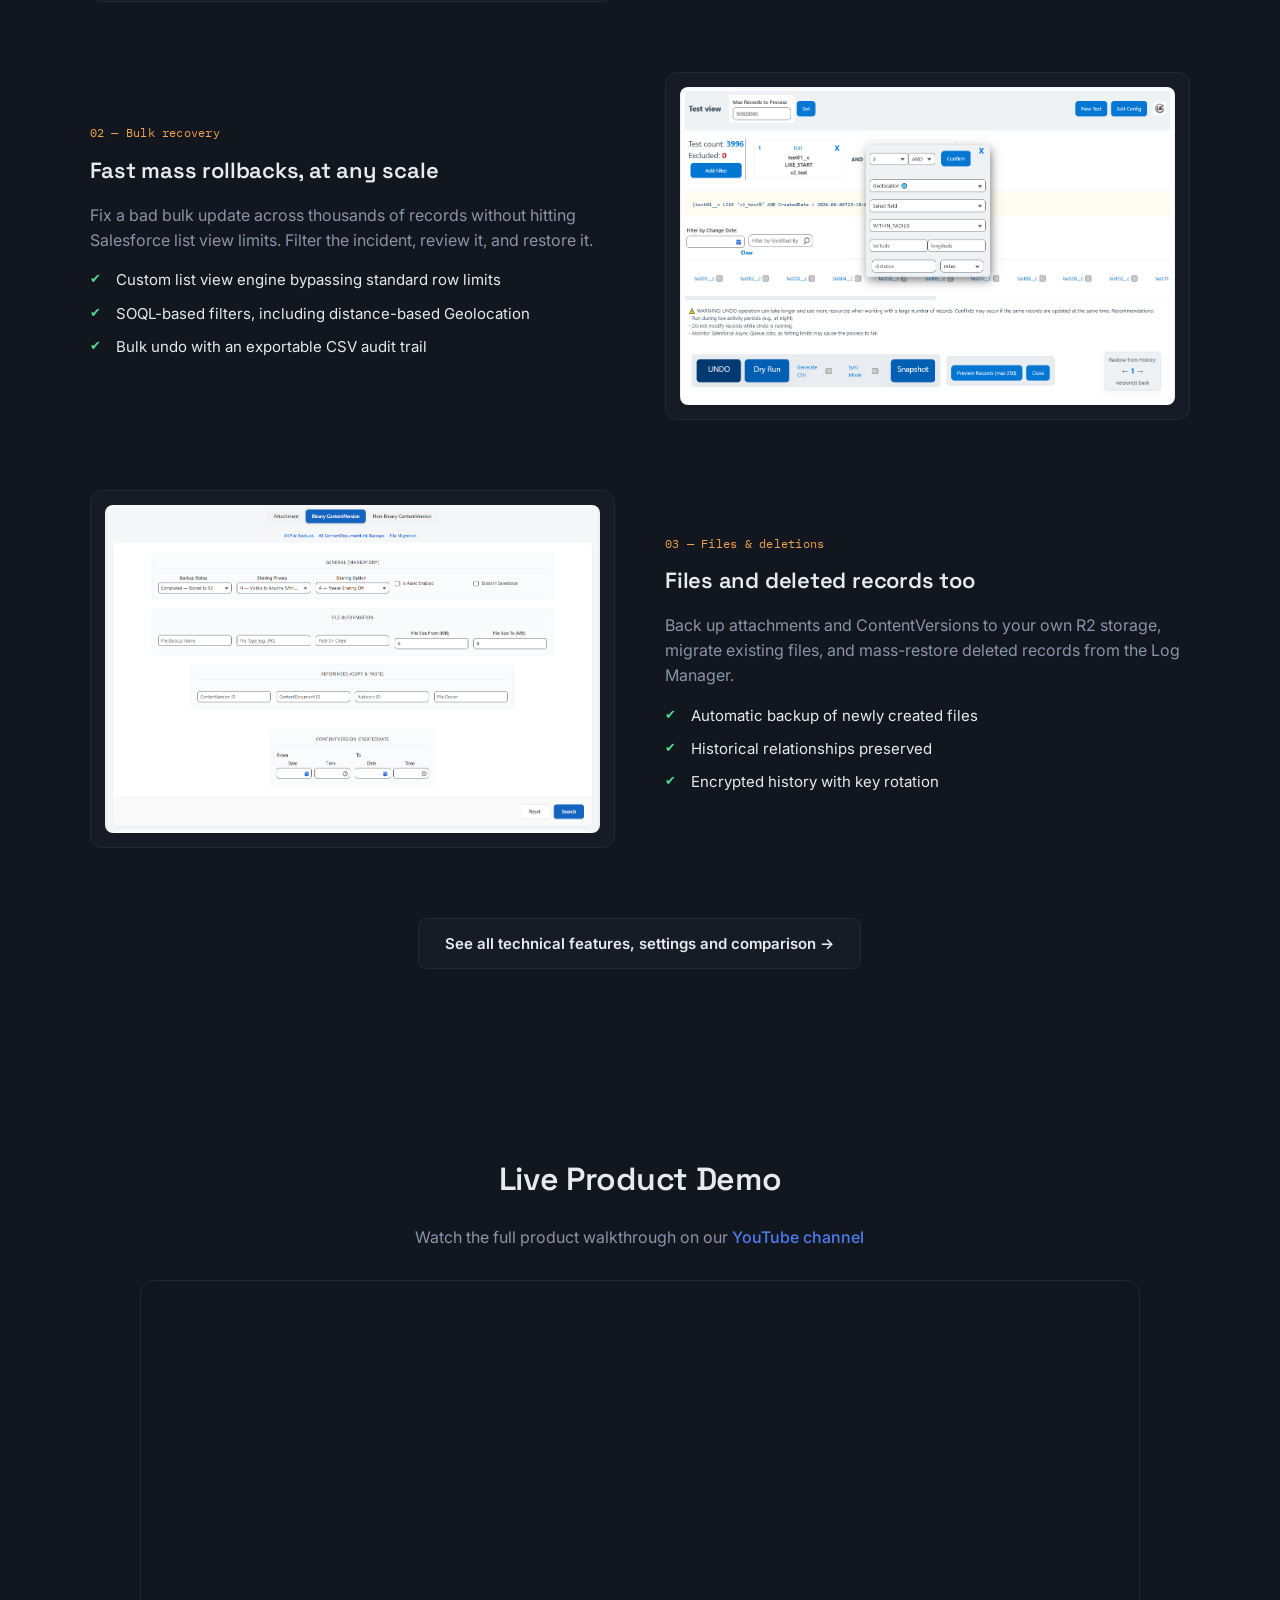
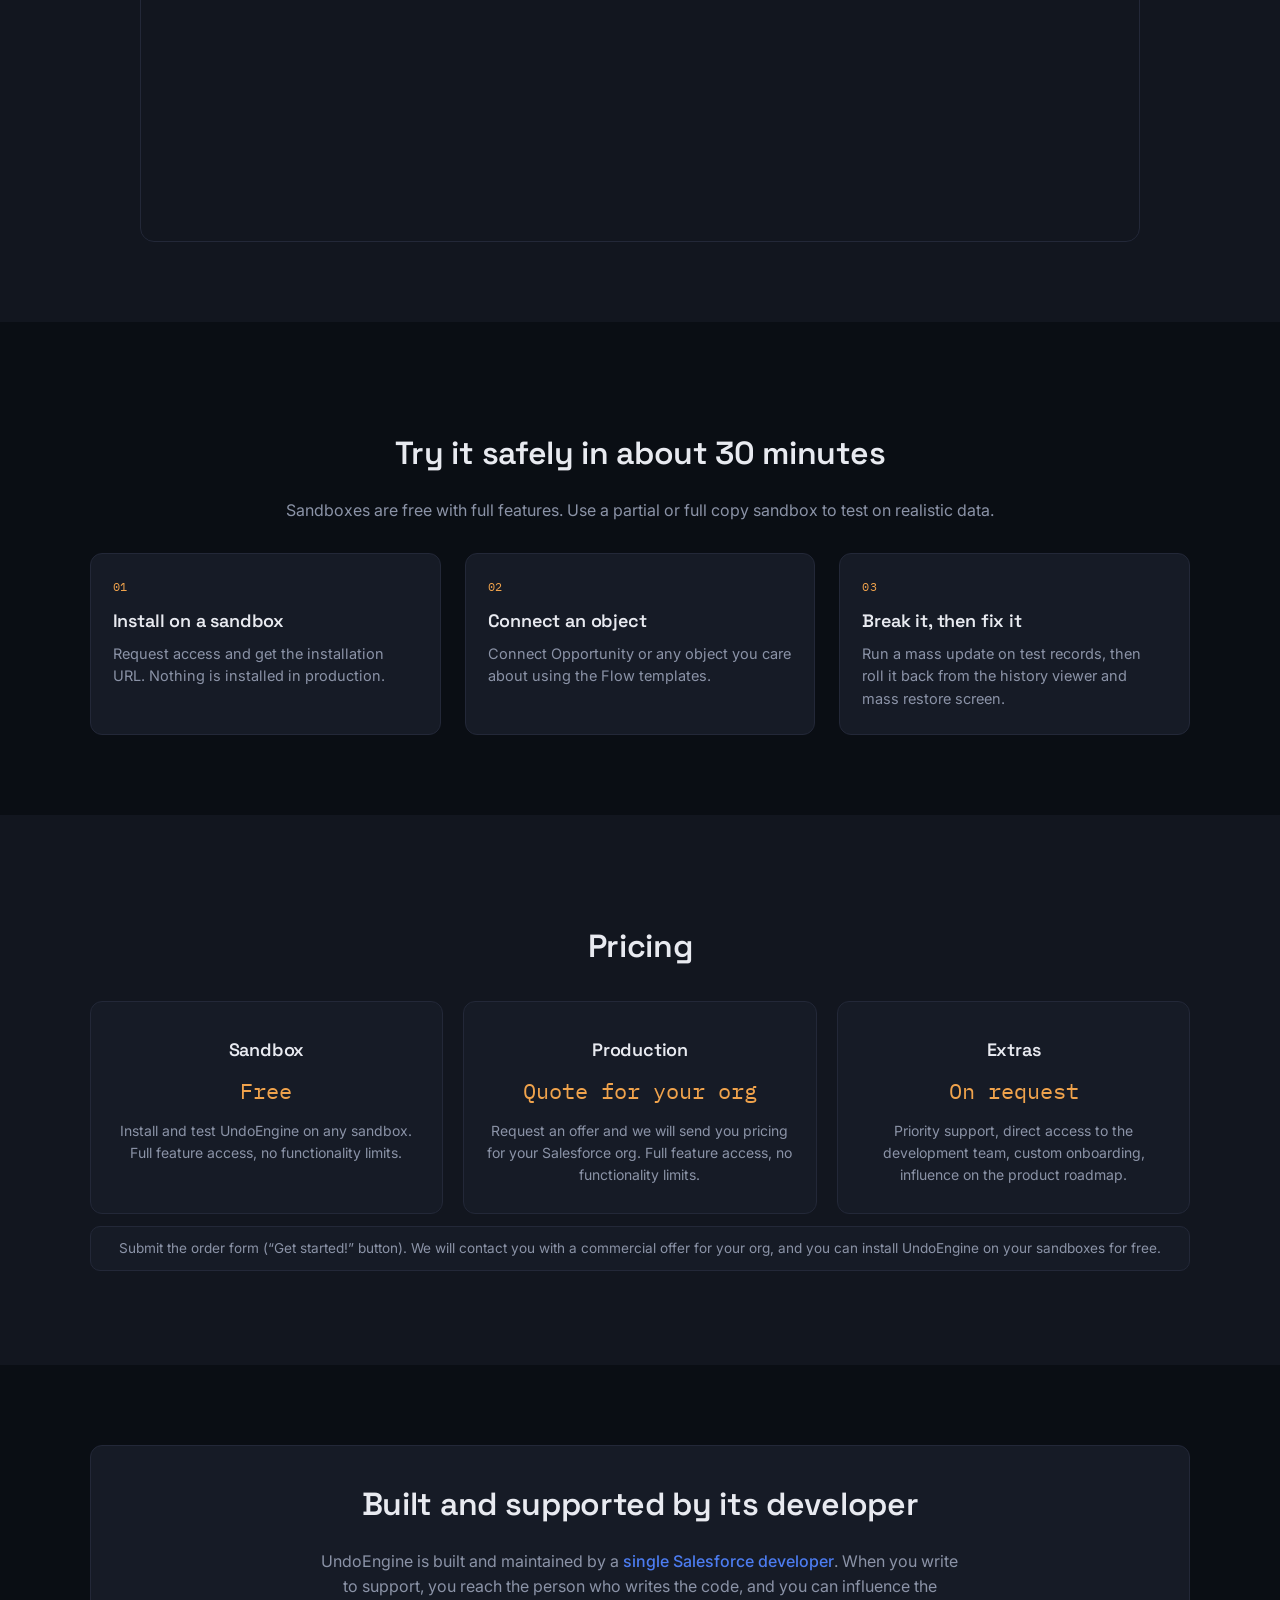
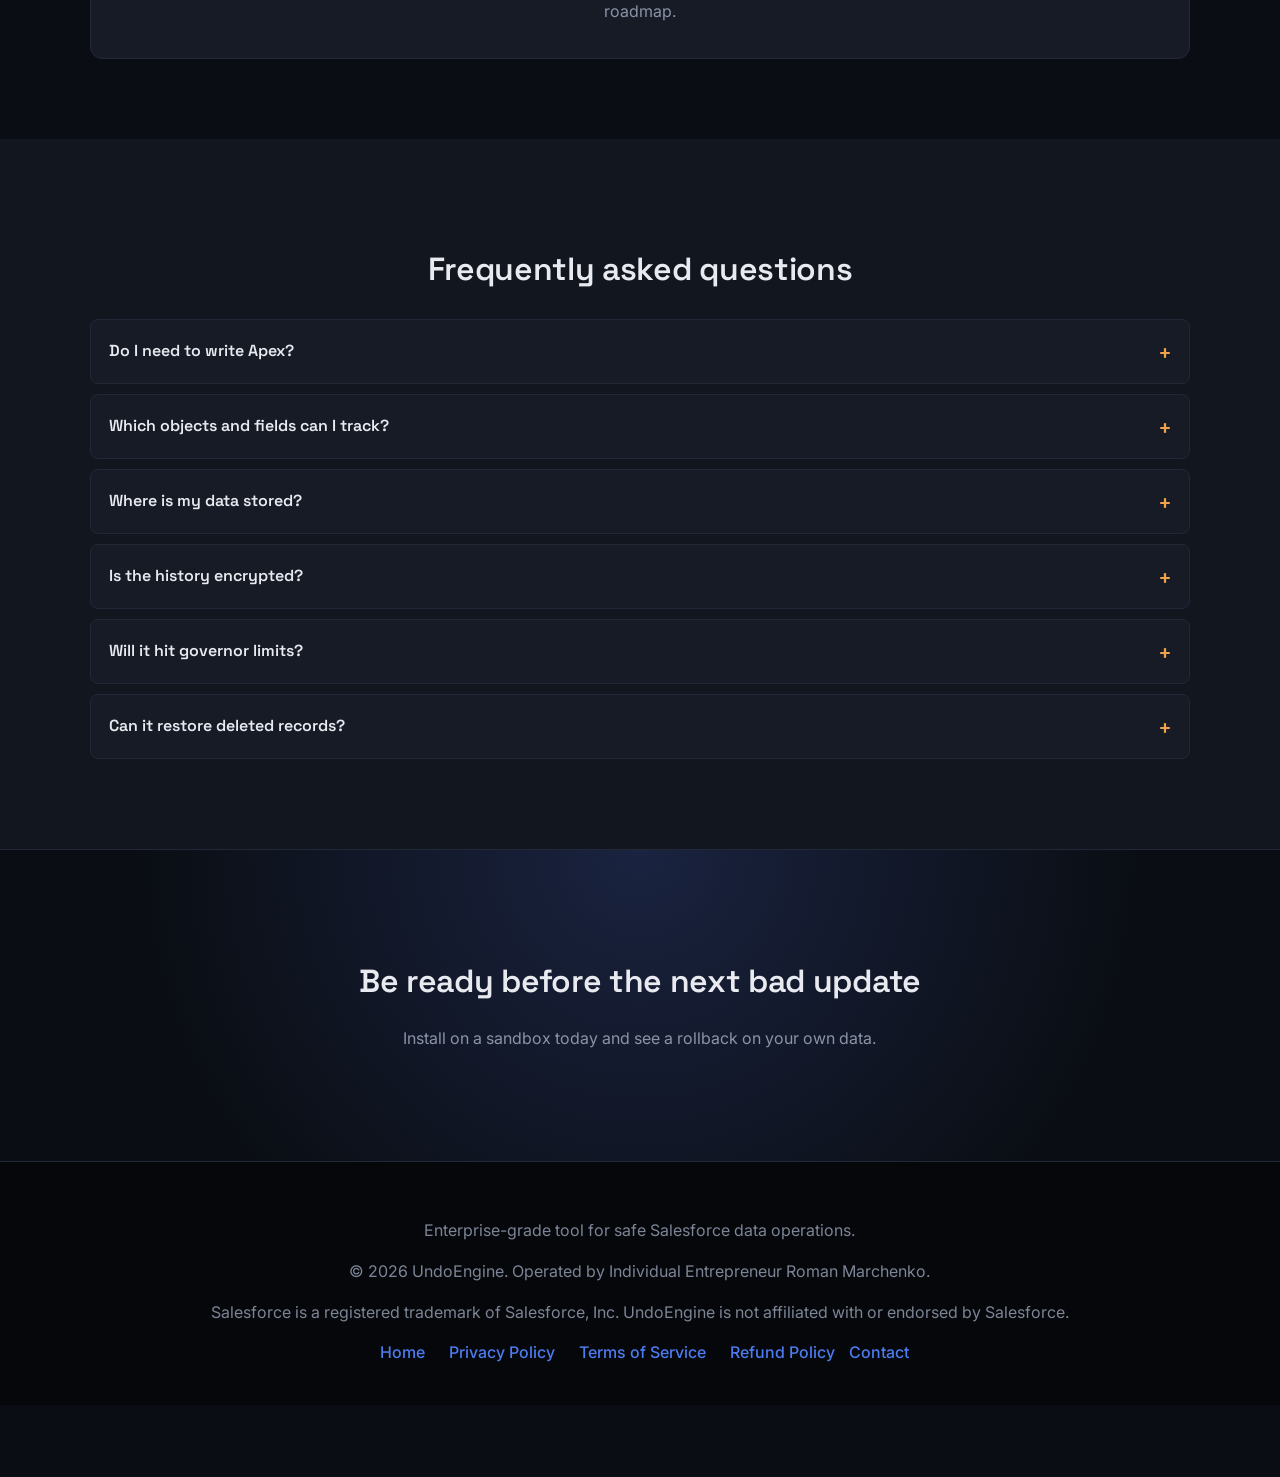
==== commit 0a47236e: "f" ====
--- a/index.html
+++ b/index.html
@@ -426,7 +426,7 @@
         </div>
 
         <p class="help-text">
-            Submit the order form (“Get started!” button). We will send a commercial offer for your org and also provide free sandbox access.
+            Submit the order form (“Get started!” button). We will contact you with a commercial offer for your org, and you can install UndoEngine on your sandboxes for free.
         </p>
     </div>
 </section>
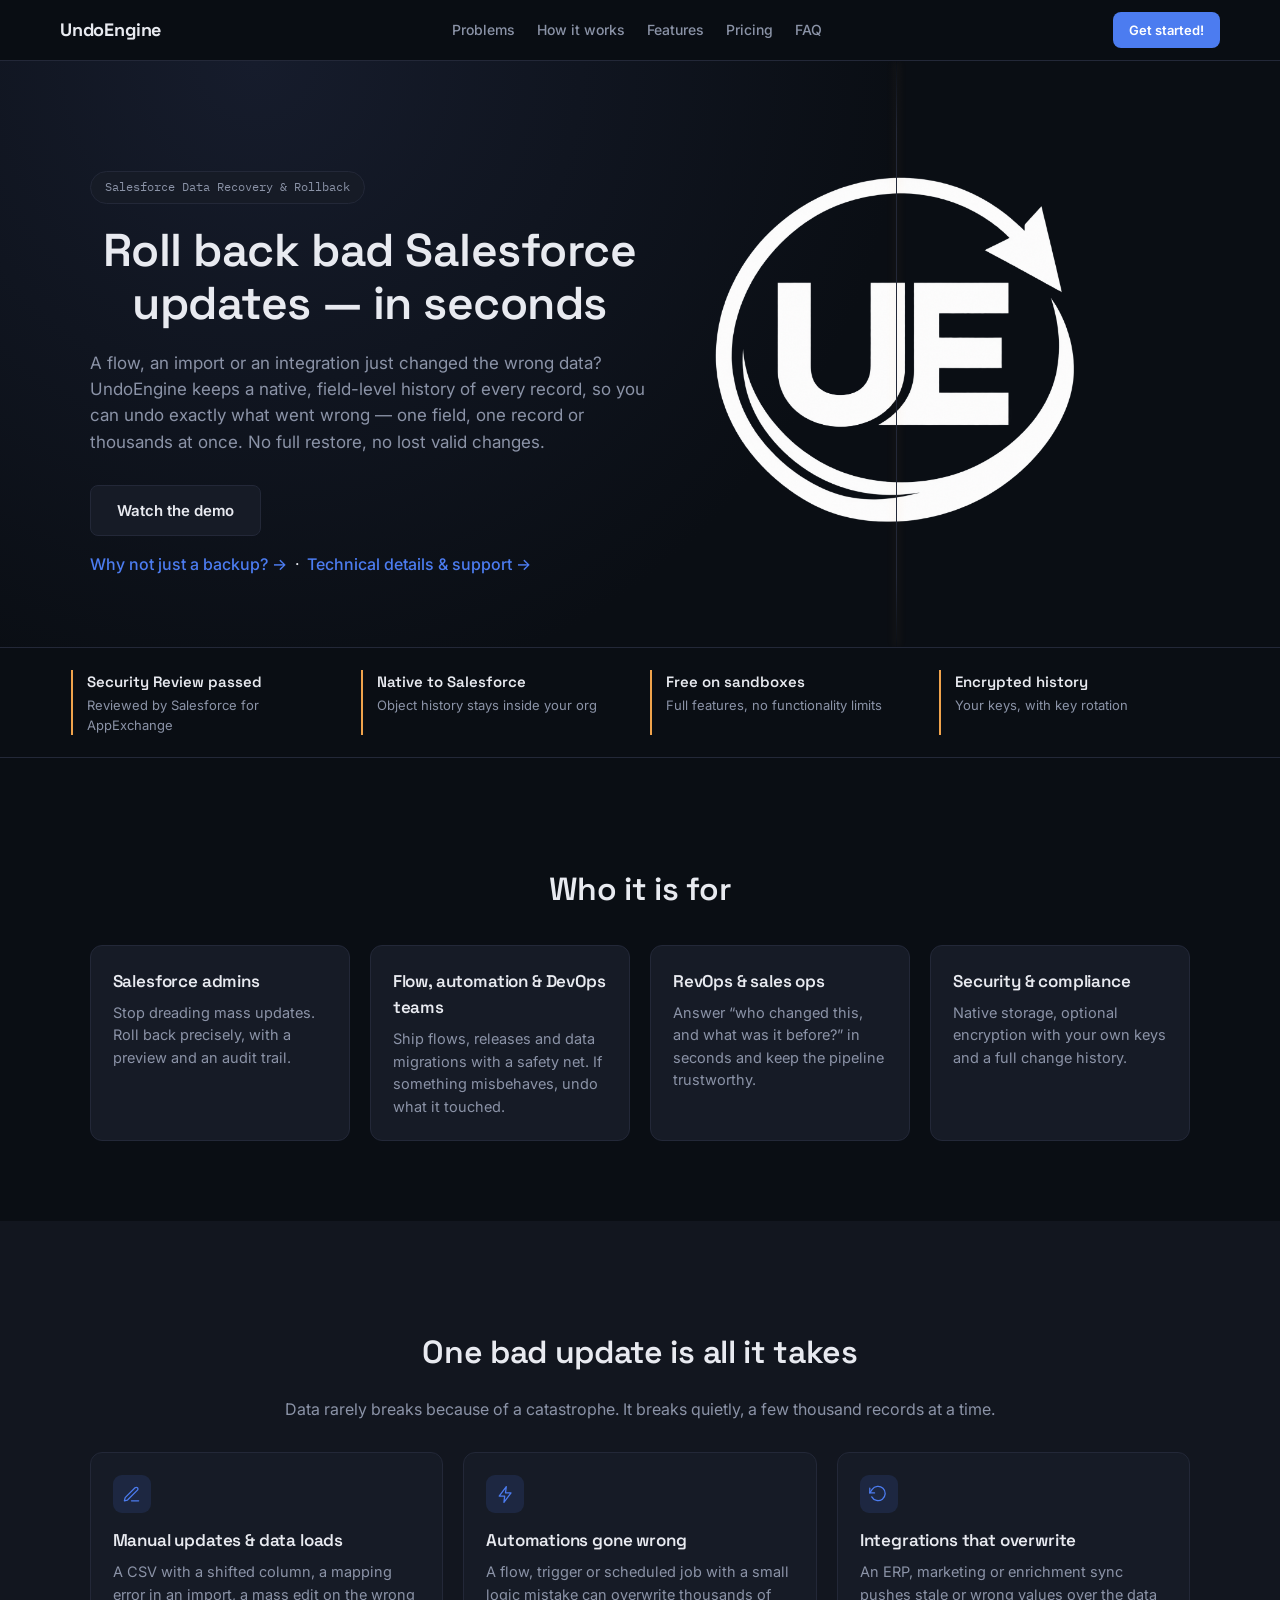
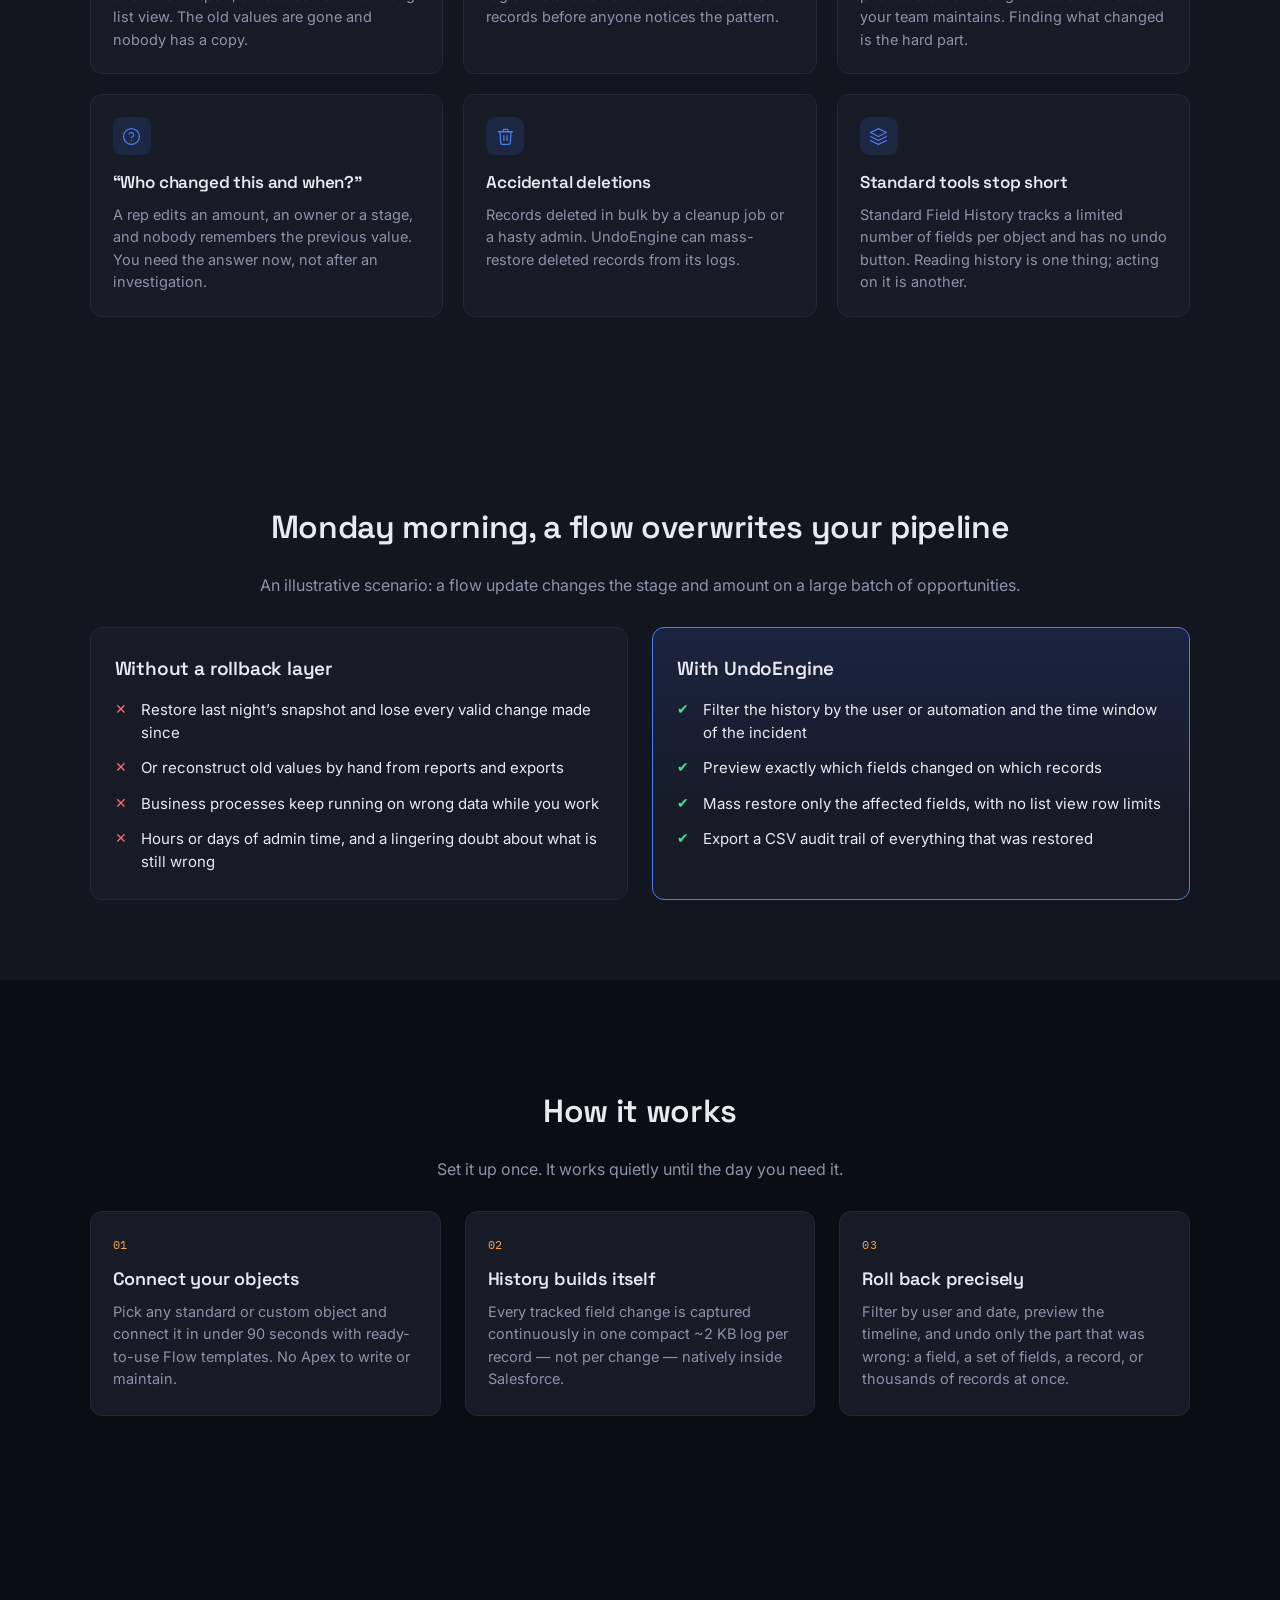
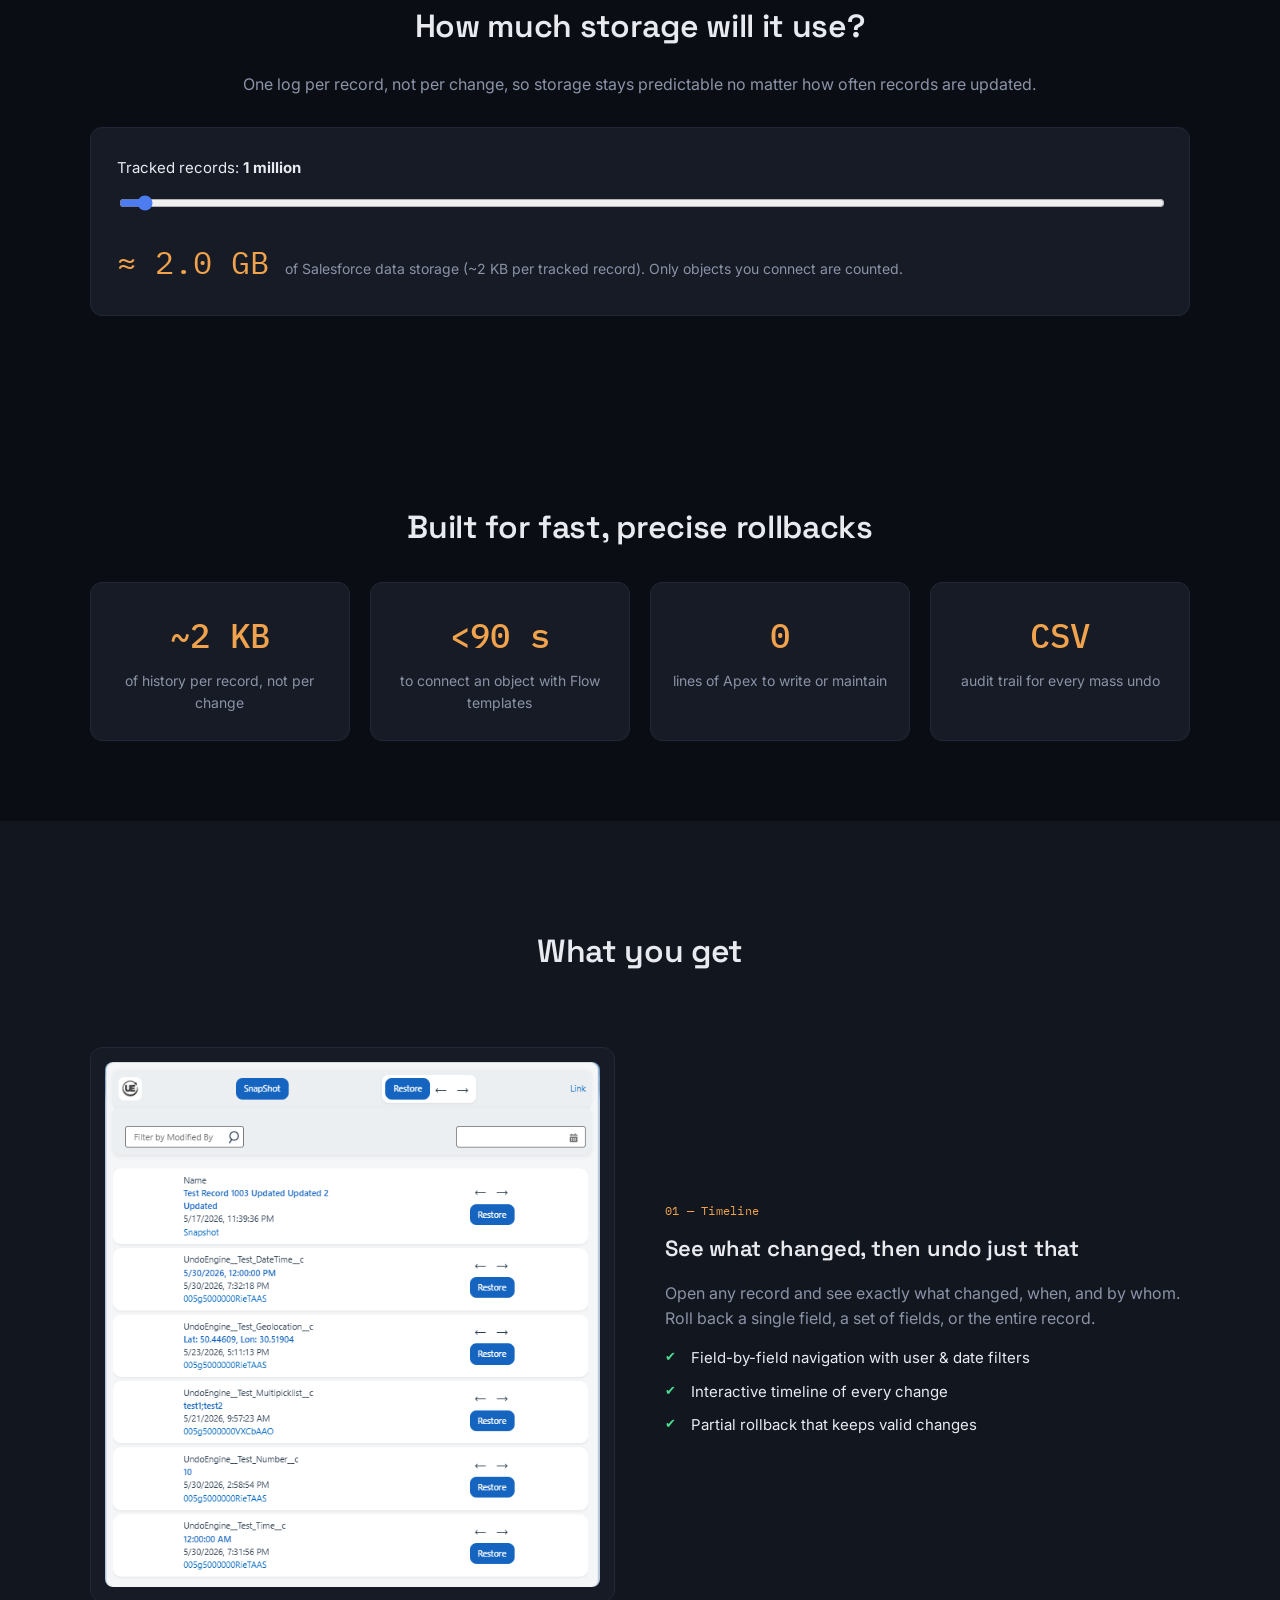
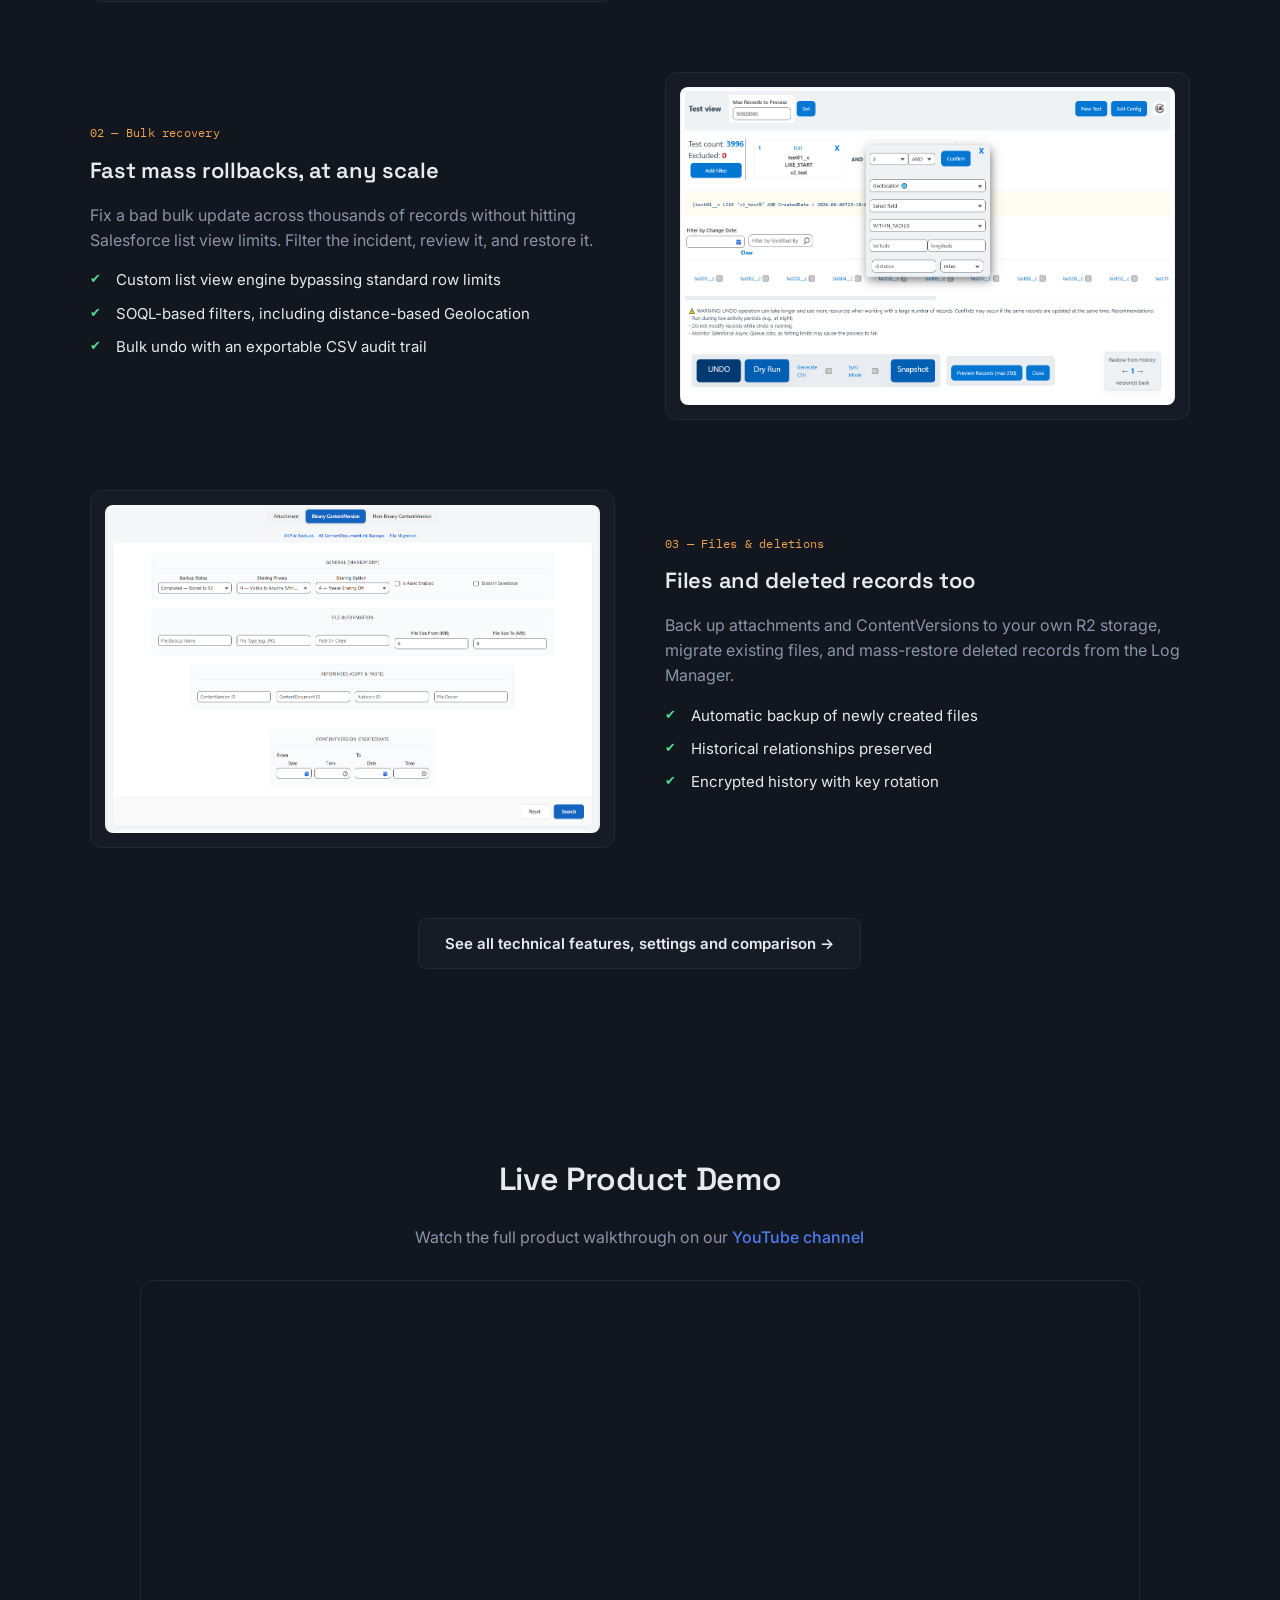
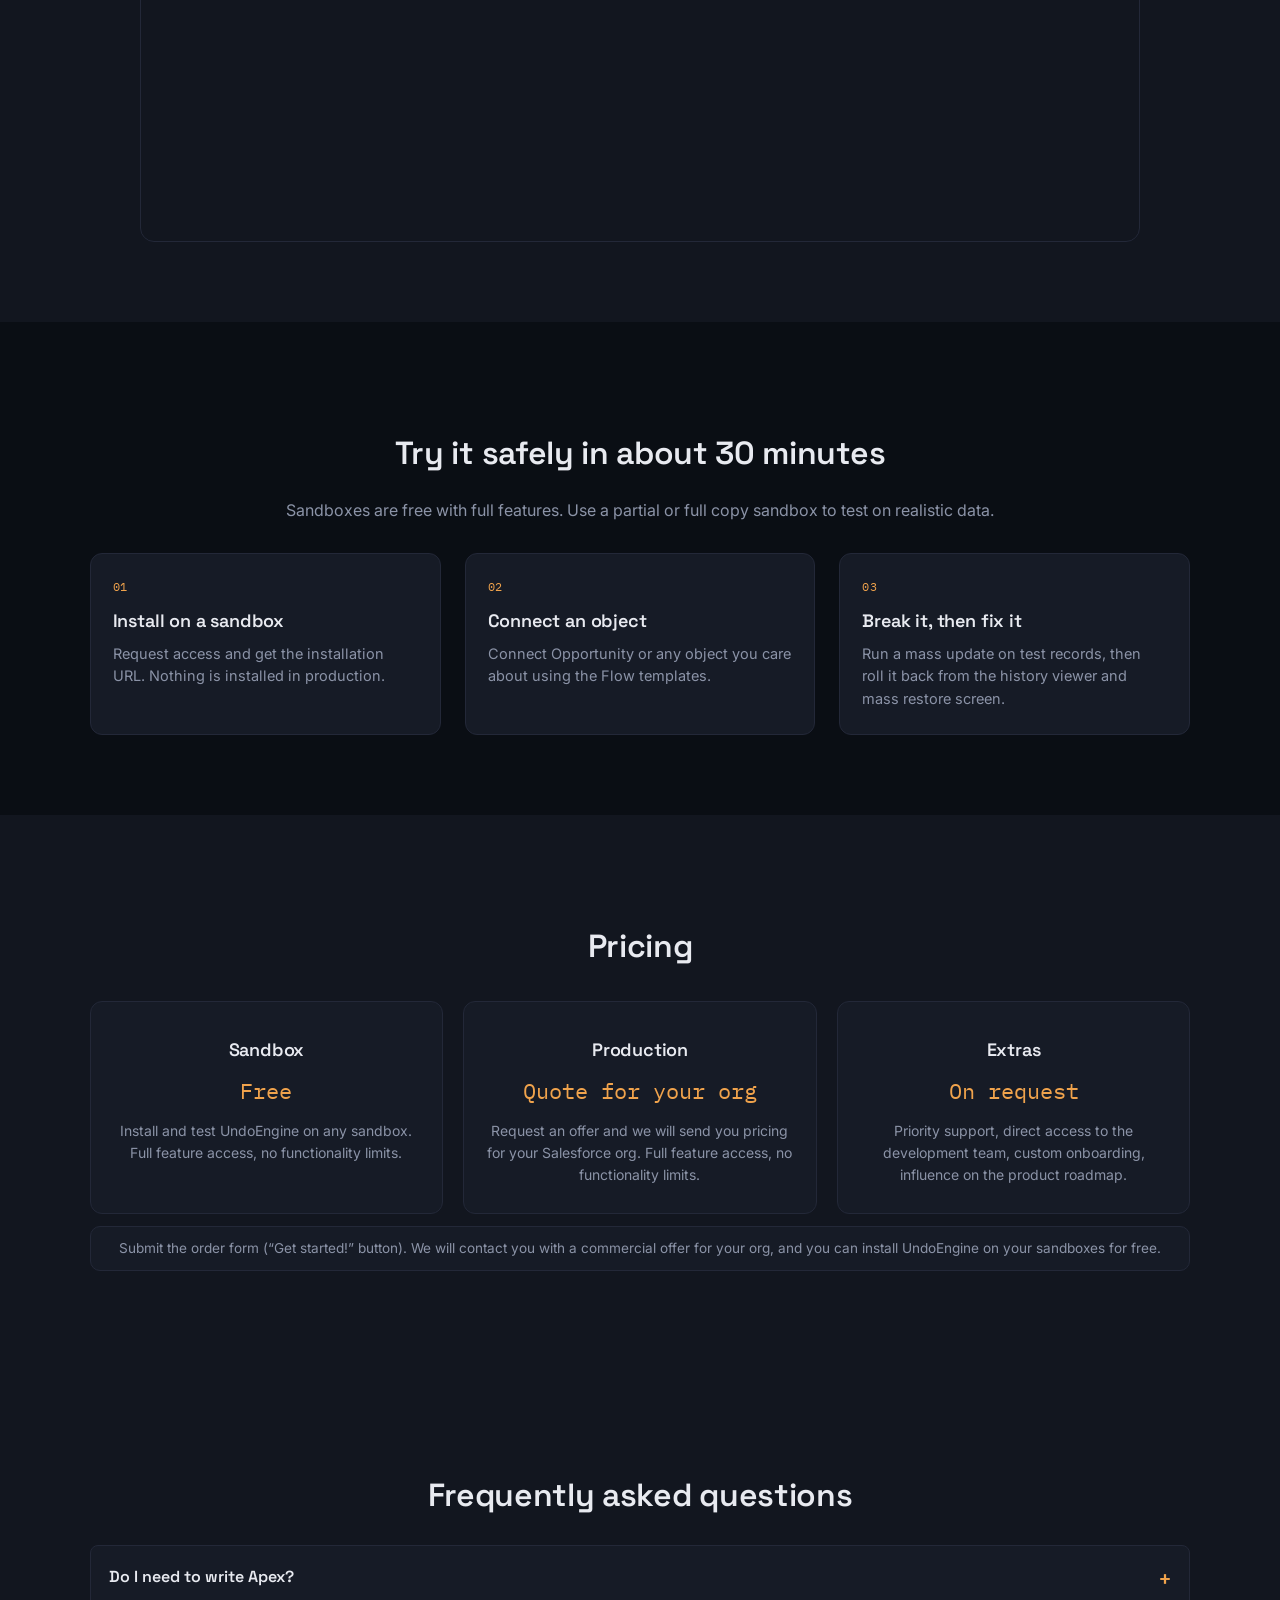
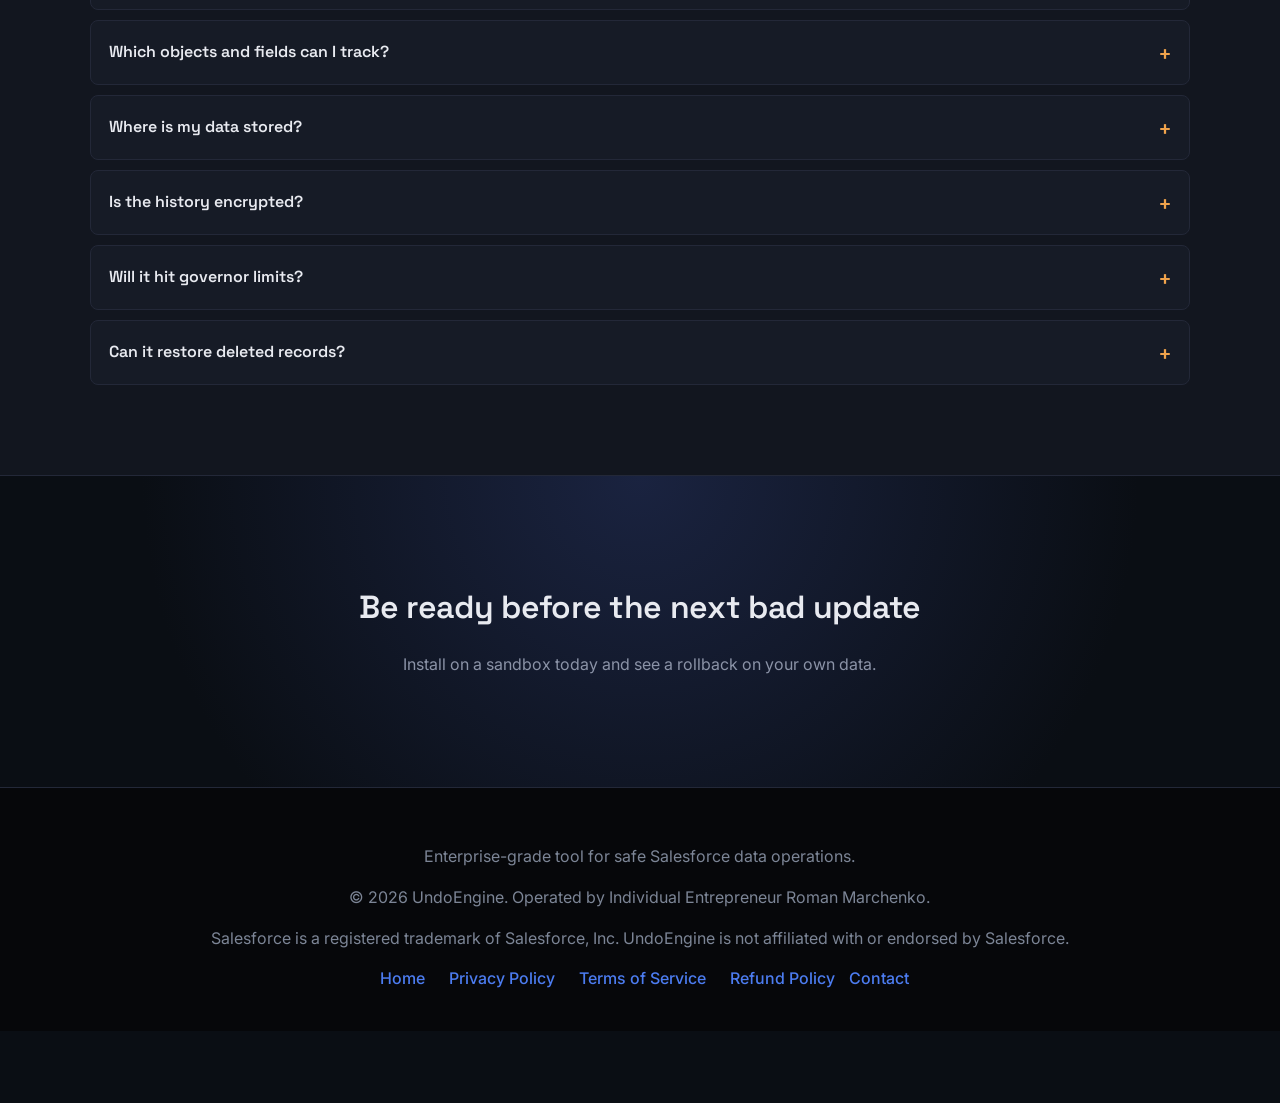
==== commit 0c3df7b4: "f" ====
--- a/index.html
+++ b/index.html
@@ -33,7 +33,7 @@
             <a href="#pricing">Pricing</a>
             <a href="#faq">FAQ</a>
         </div>
-        <a class="nav-cta" href="https://undoengine.my.site.com/s/order" target="_blank" rel="noopener">Get started!</a>
+        <a class="nav-cta" href="#" onclick="makeOrder(); return false">Get started!</a>
     </div>
 </nav>
 
@@ -431,16 +431,6 @@
     </div>
 </section>
 
-<!-- ===== About ===== -->
-<section class="section">
-    <div class="container narrow">
-        <div class="about-card fade-in">
-            <h2>Built and supported by its developer</h2>
-            <p>UndoEngine is built and maintained by a <a href="https://www.linkedin.com/in/roman-marchenko-5a87a91b3" target="_blank">single Salesforce developer</a>. When you write to support, you reach the person who writes the code, and you can influence the roadmap.</p>
-        </div>
-    </div>
-</section>
-
 <!-- ===== FAQ ===== -->
 <section id="faq" class="section dark">
     <div class="container narrow">
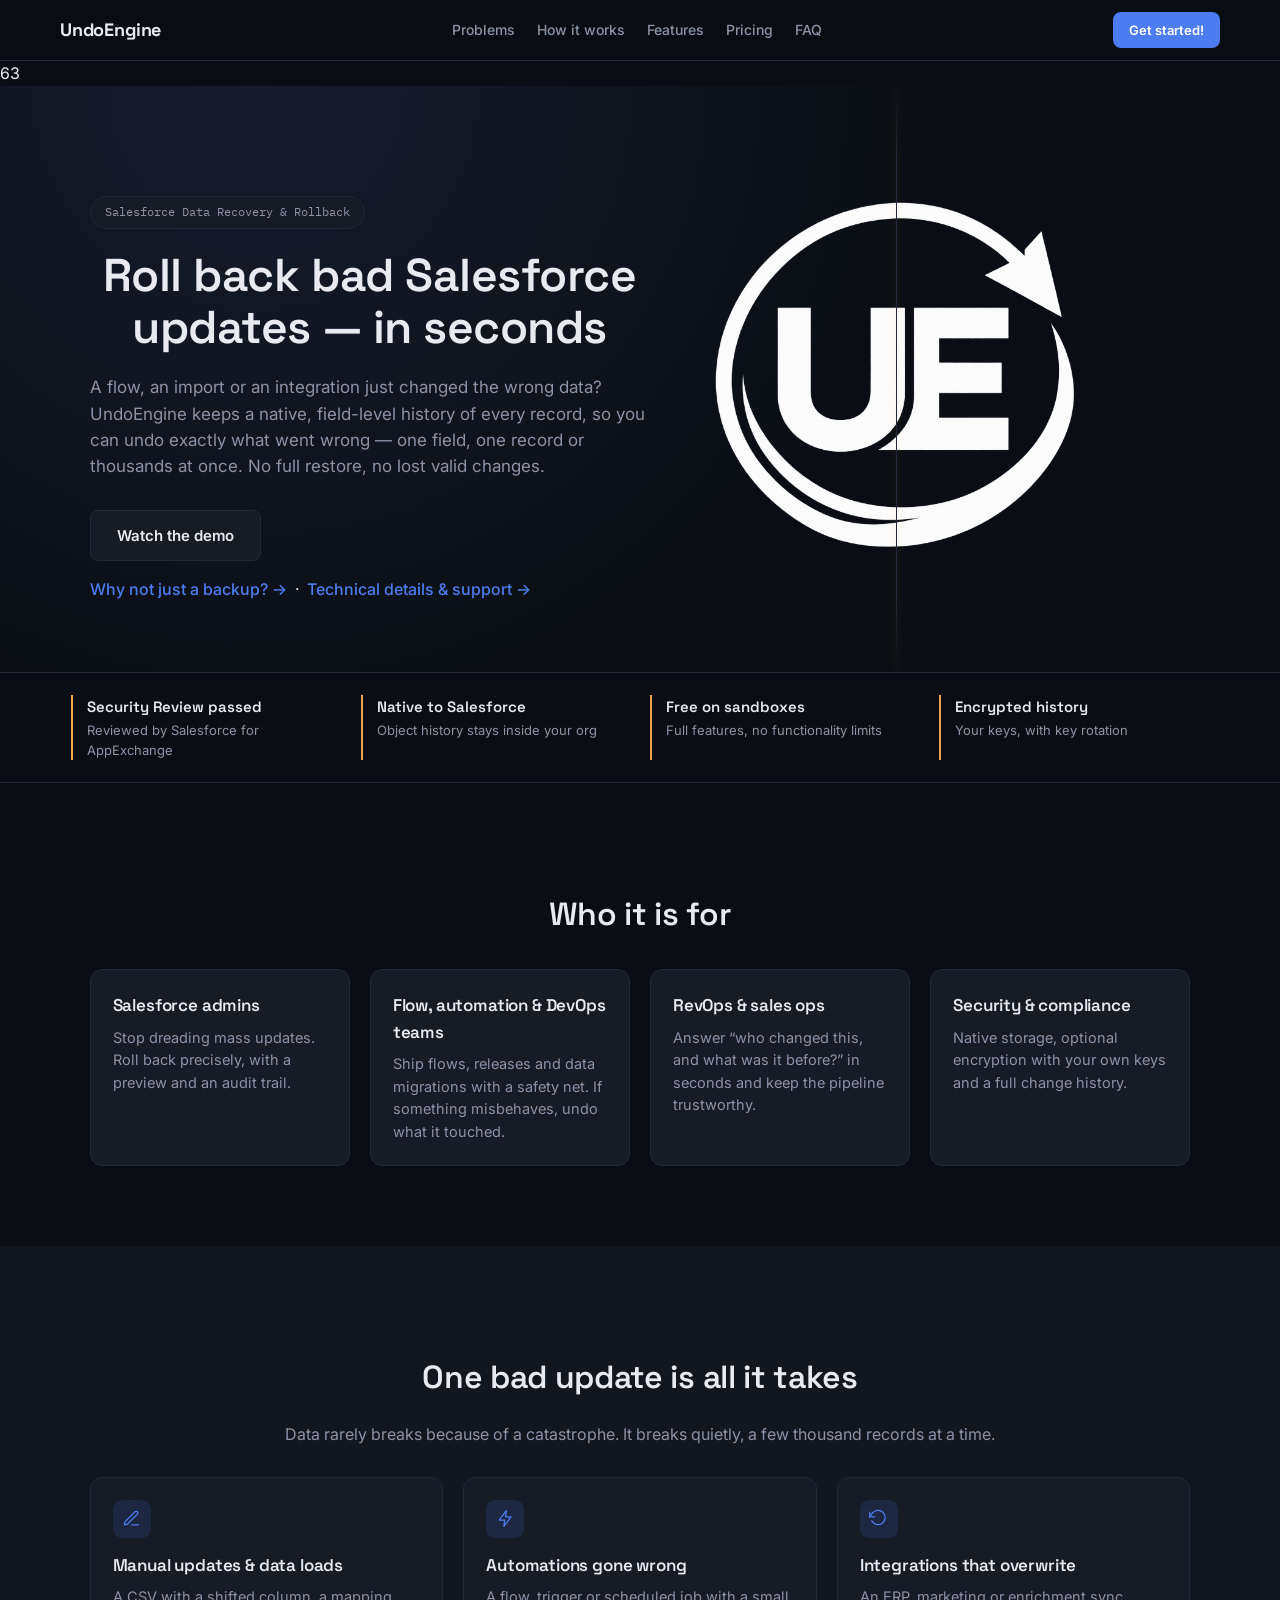
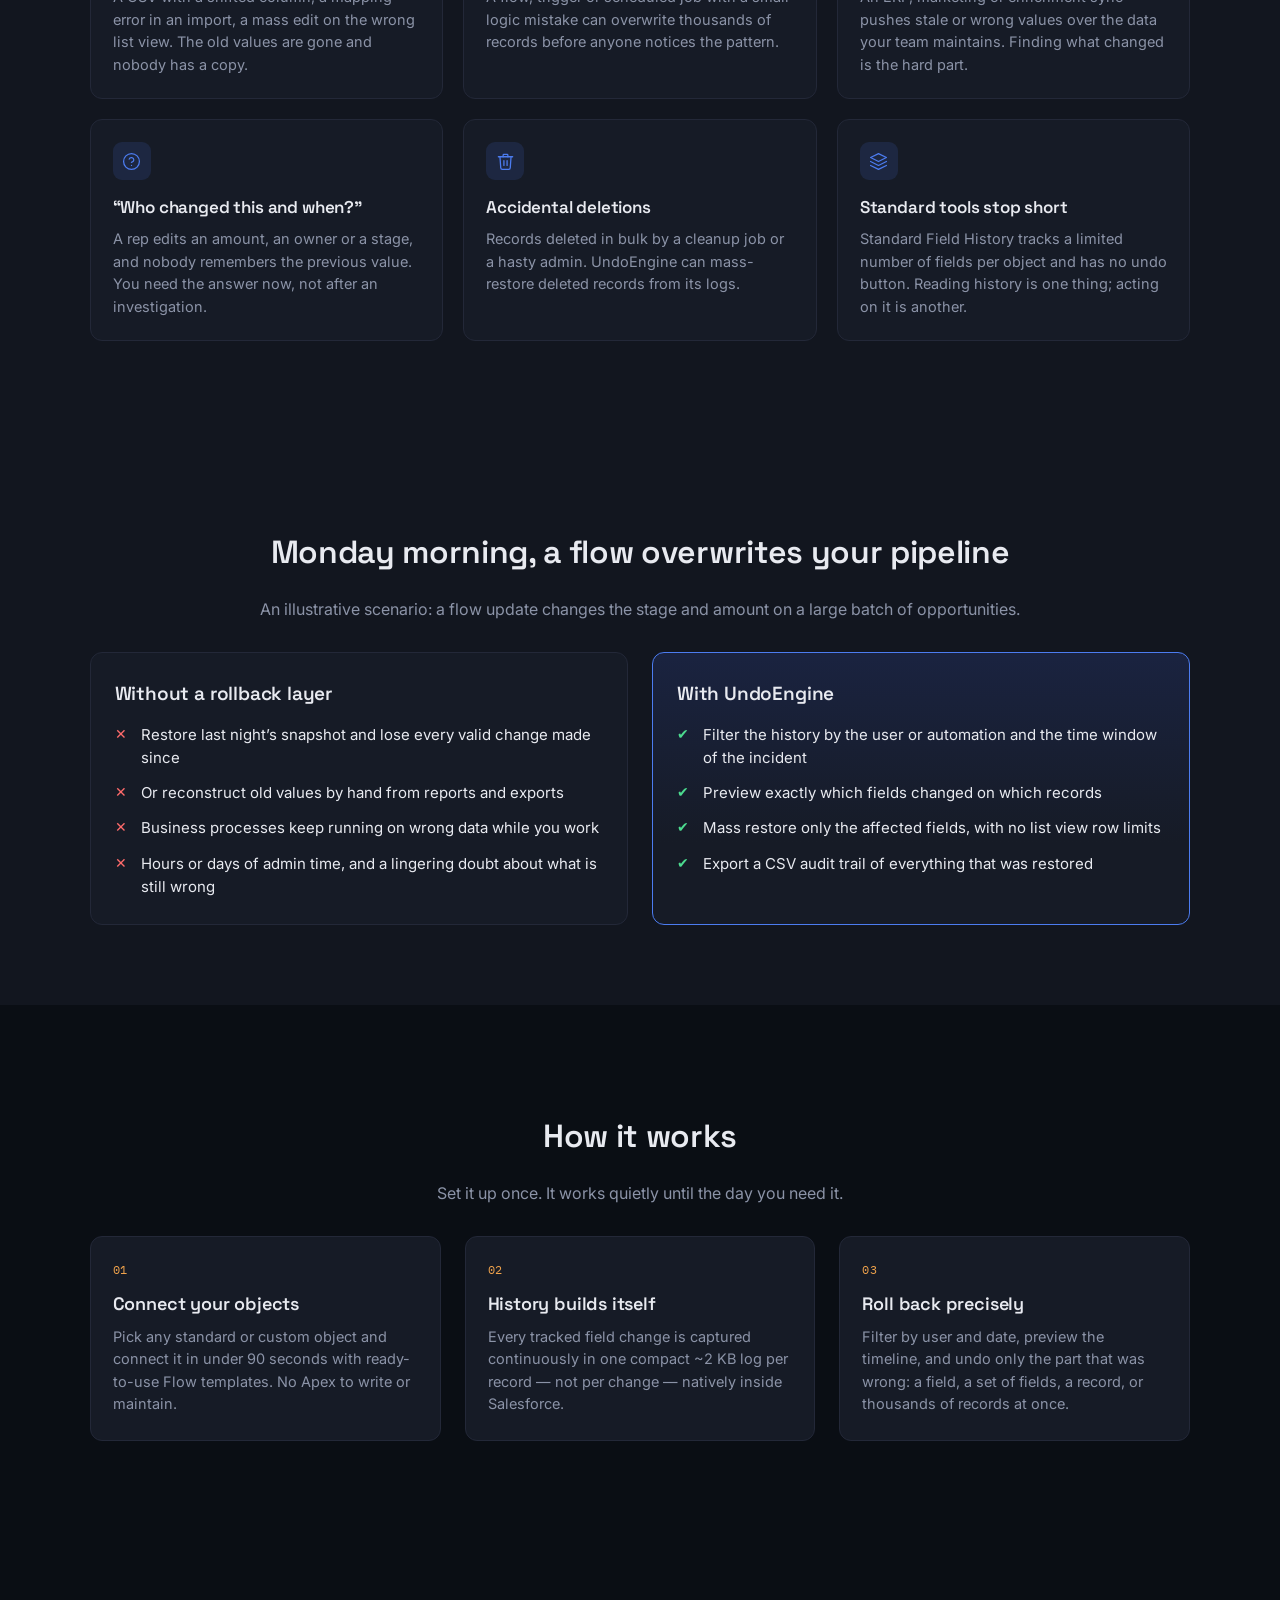
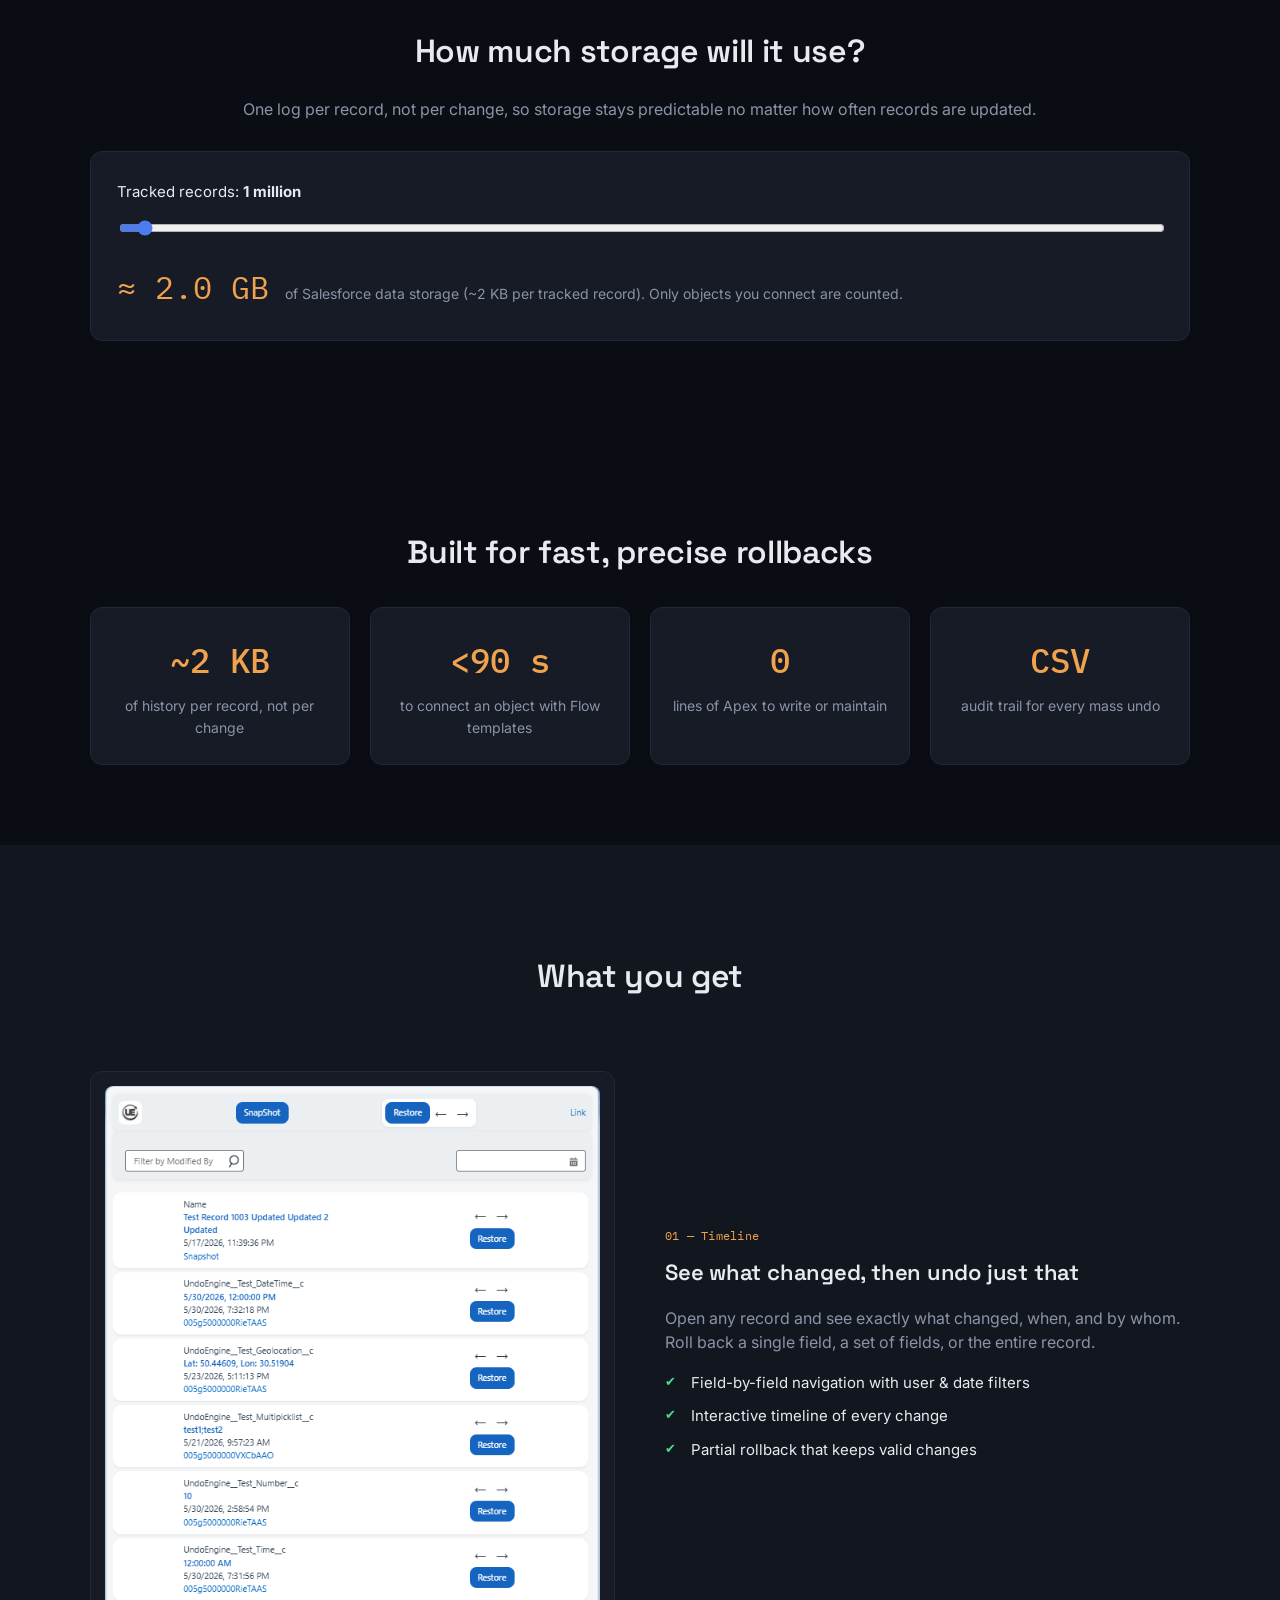
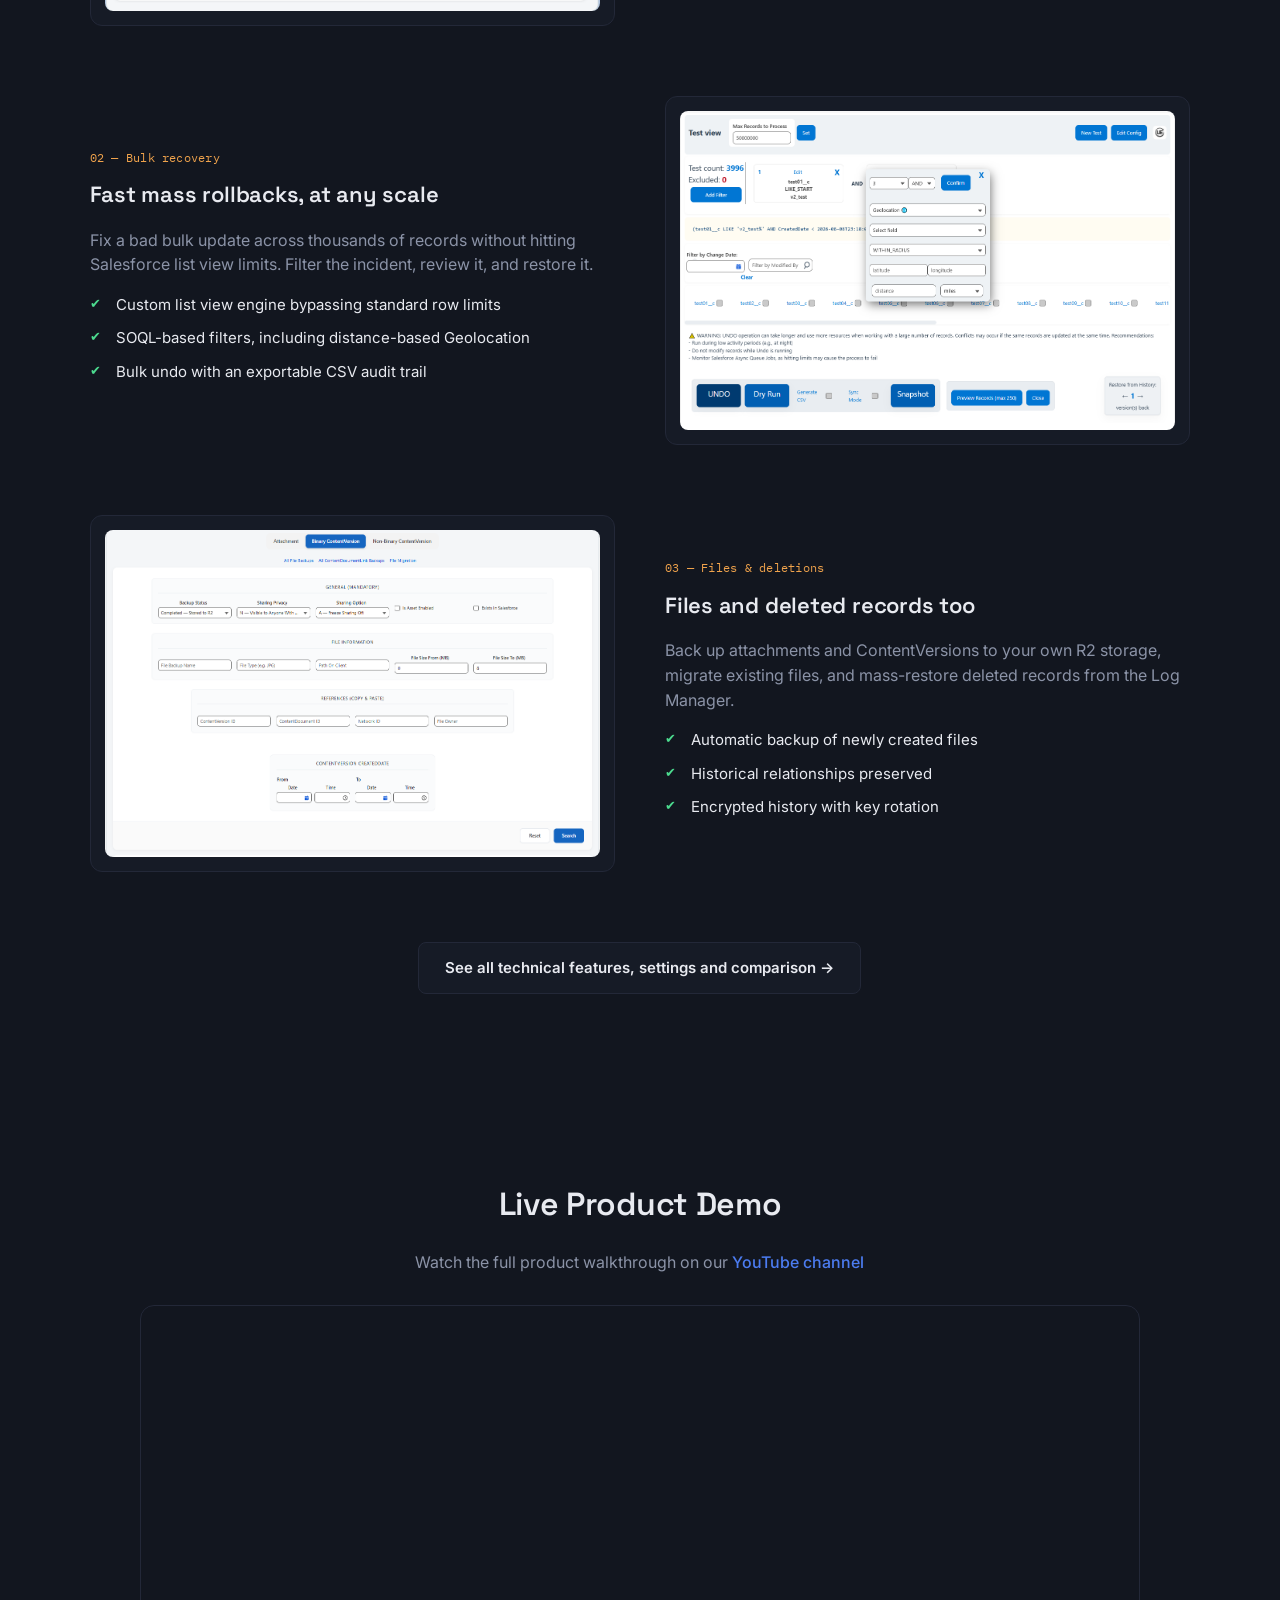
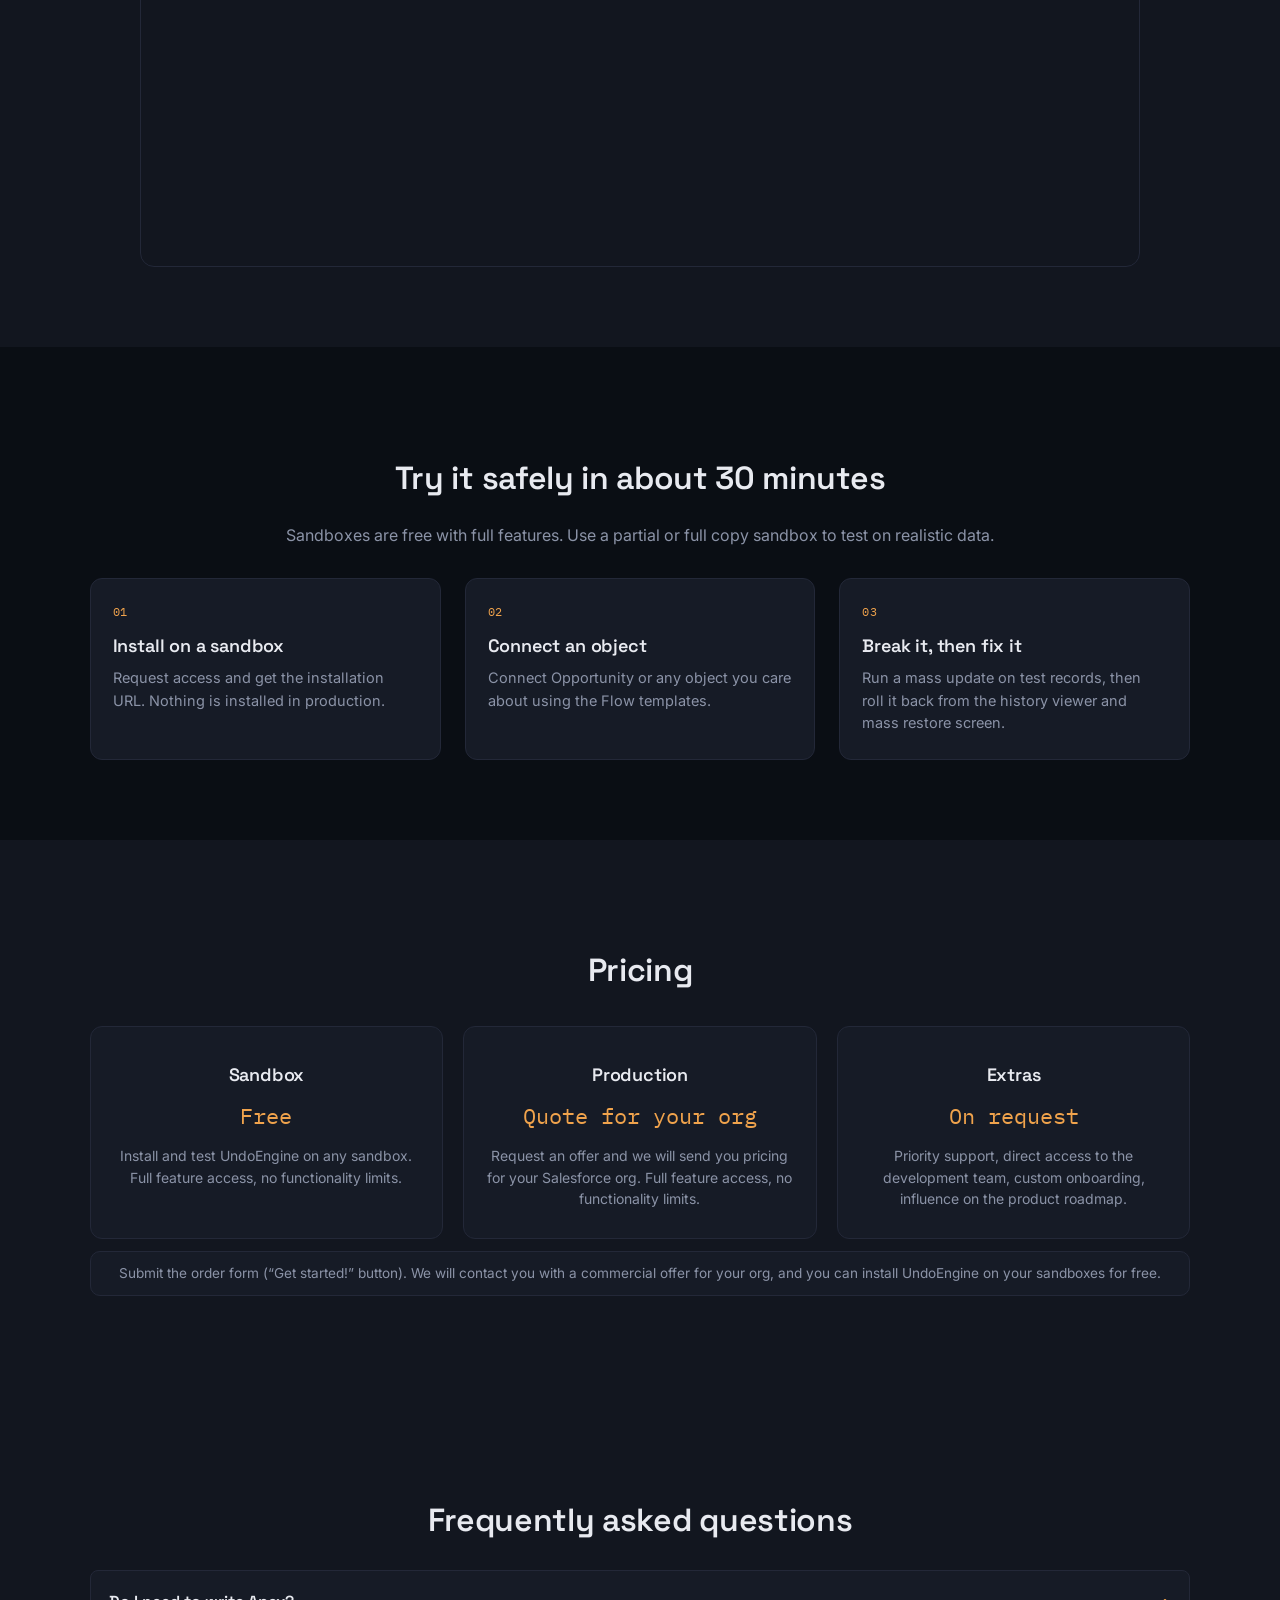
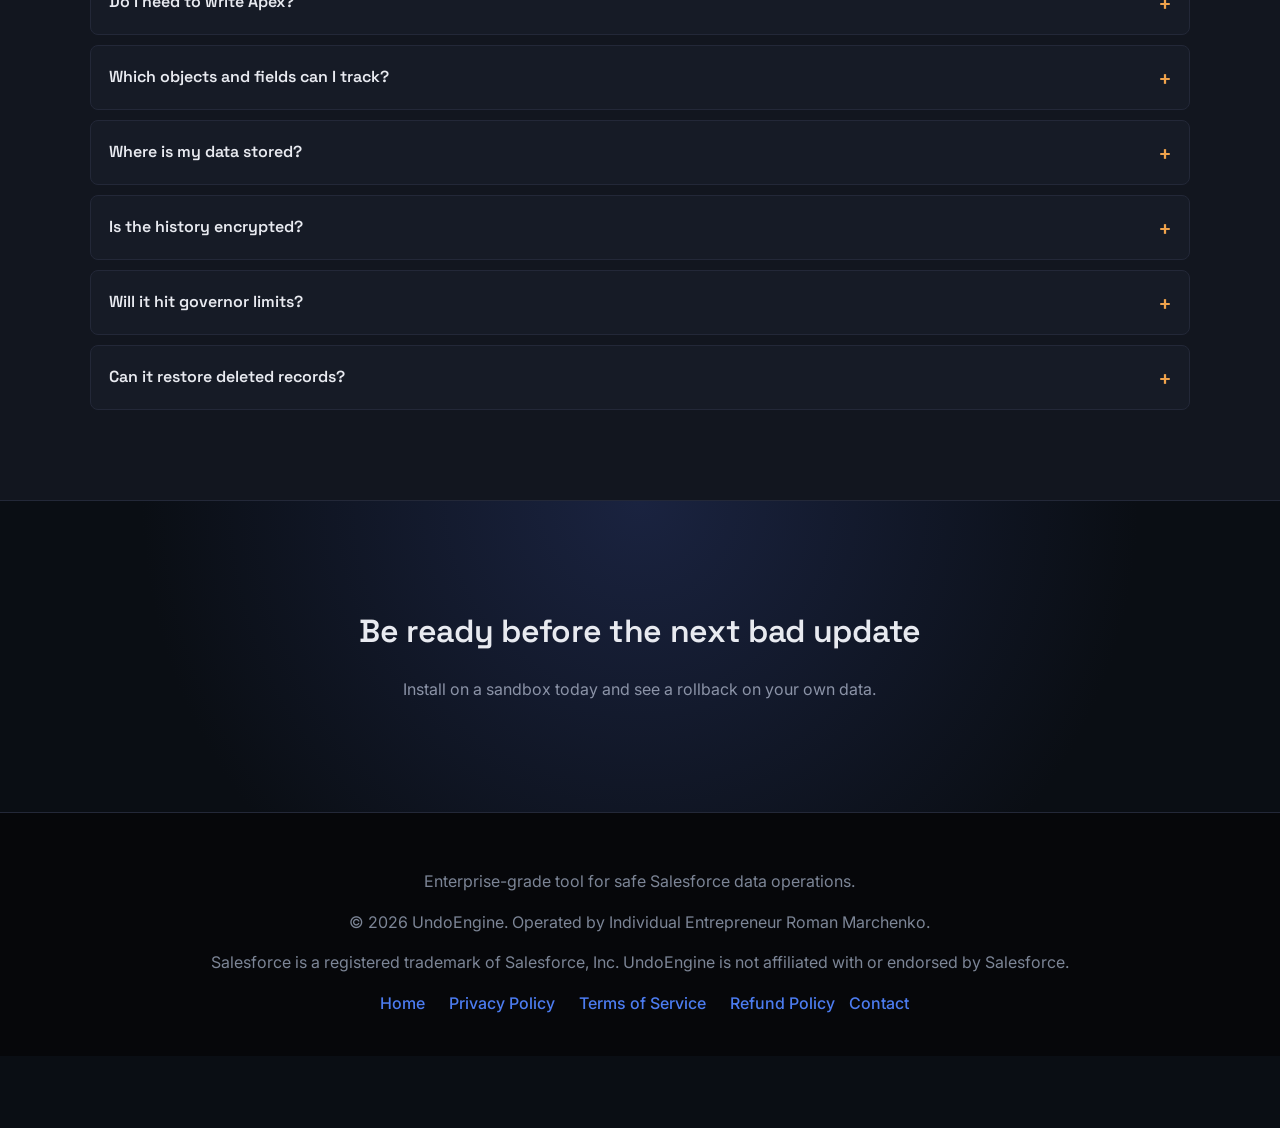
==== commit 7dfd2db9: "f" ====
--- a/index.html
+++ b/index.html
@@ -35,7 +35,8 @@
         </div>
         <a class="nav-cta" href="#" onclick="makeOrder(); return false">Get started!</a>
     </div>
-</nav>
+</nav>63
+
 
 <!-- ===== Hero (ticker + pulsing logo kept exactly as before) ===== -->
 <header class="hero">
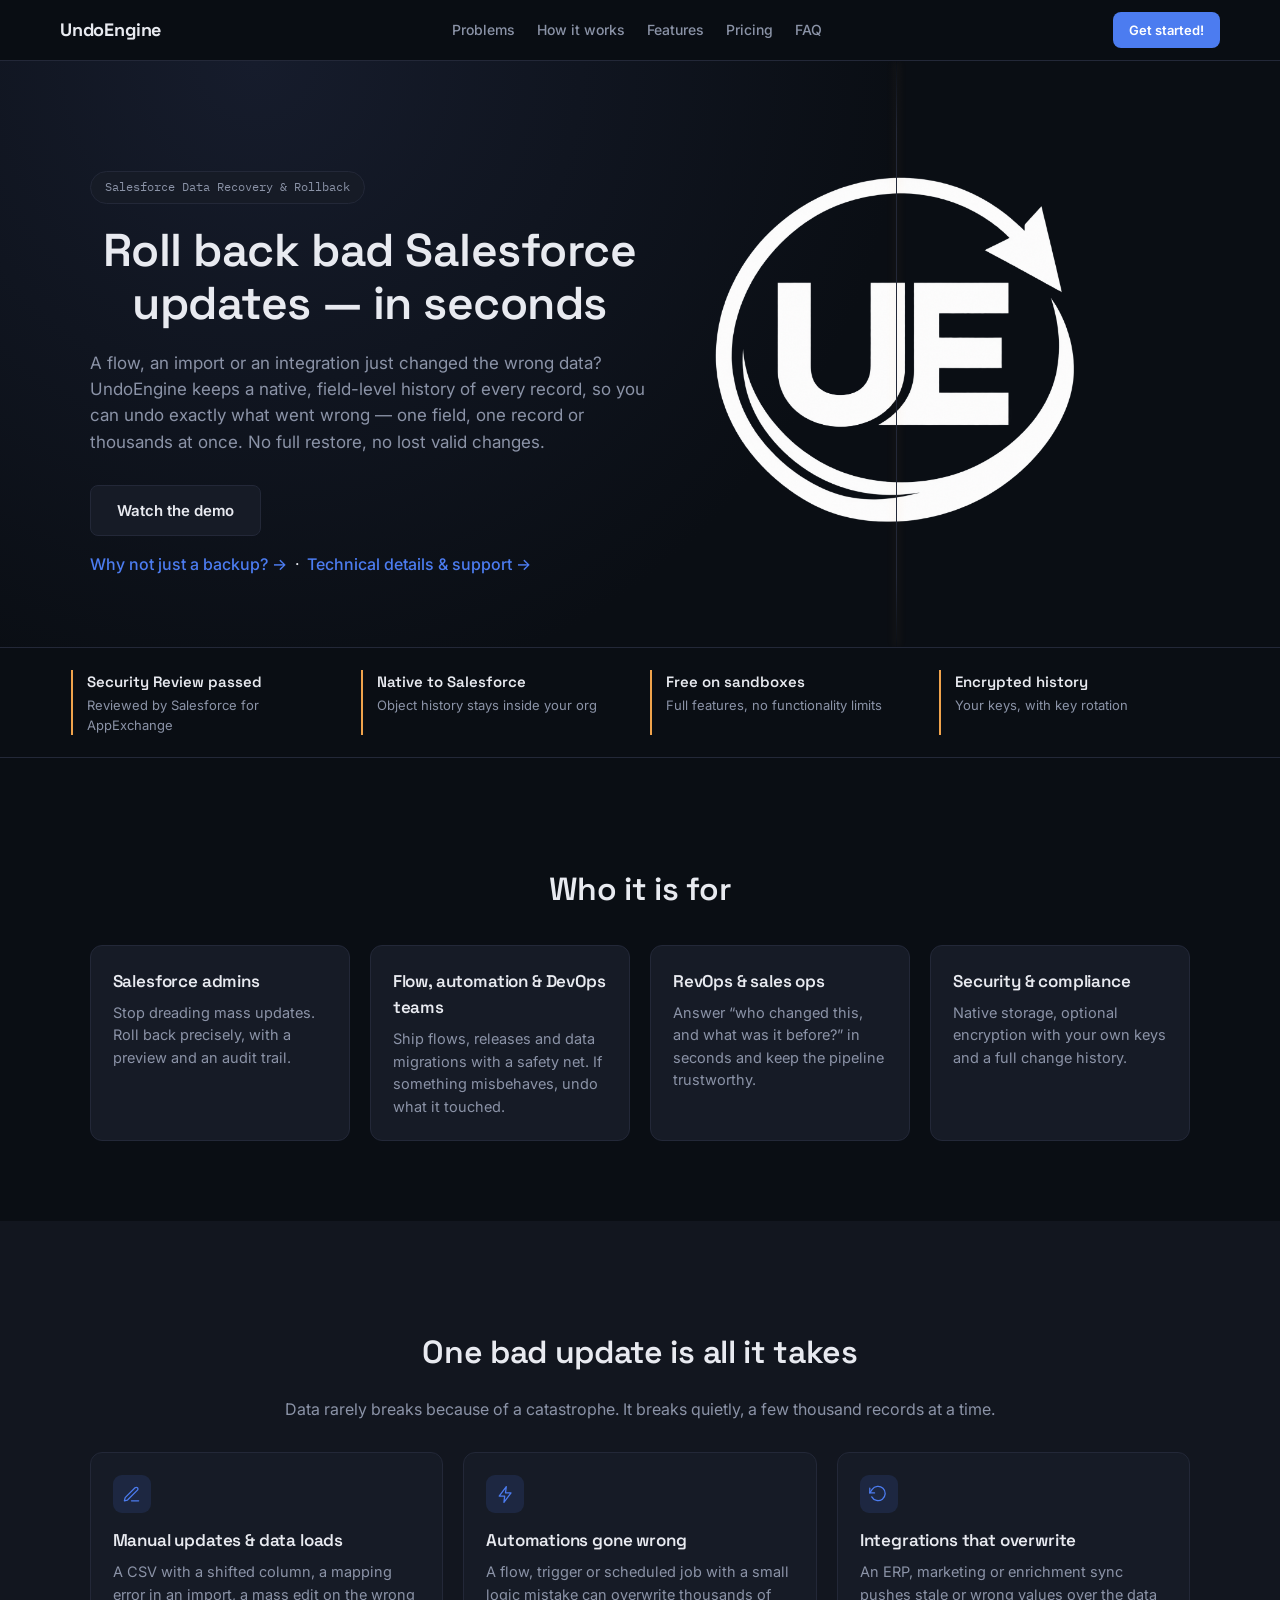
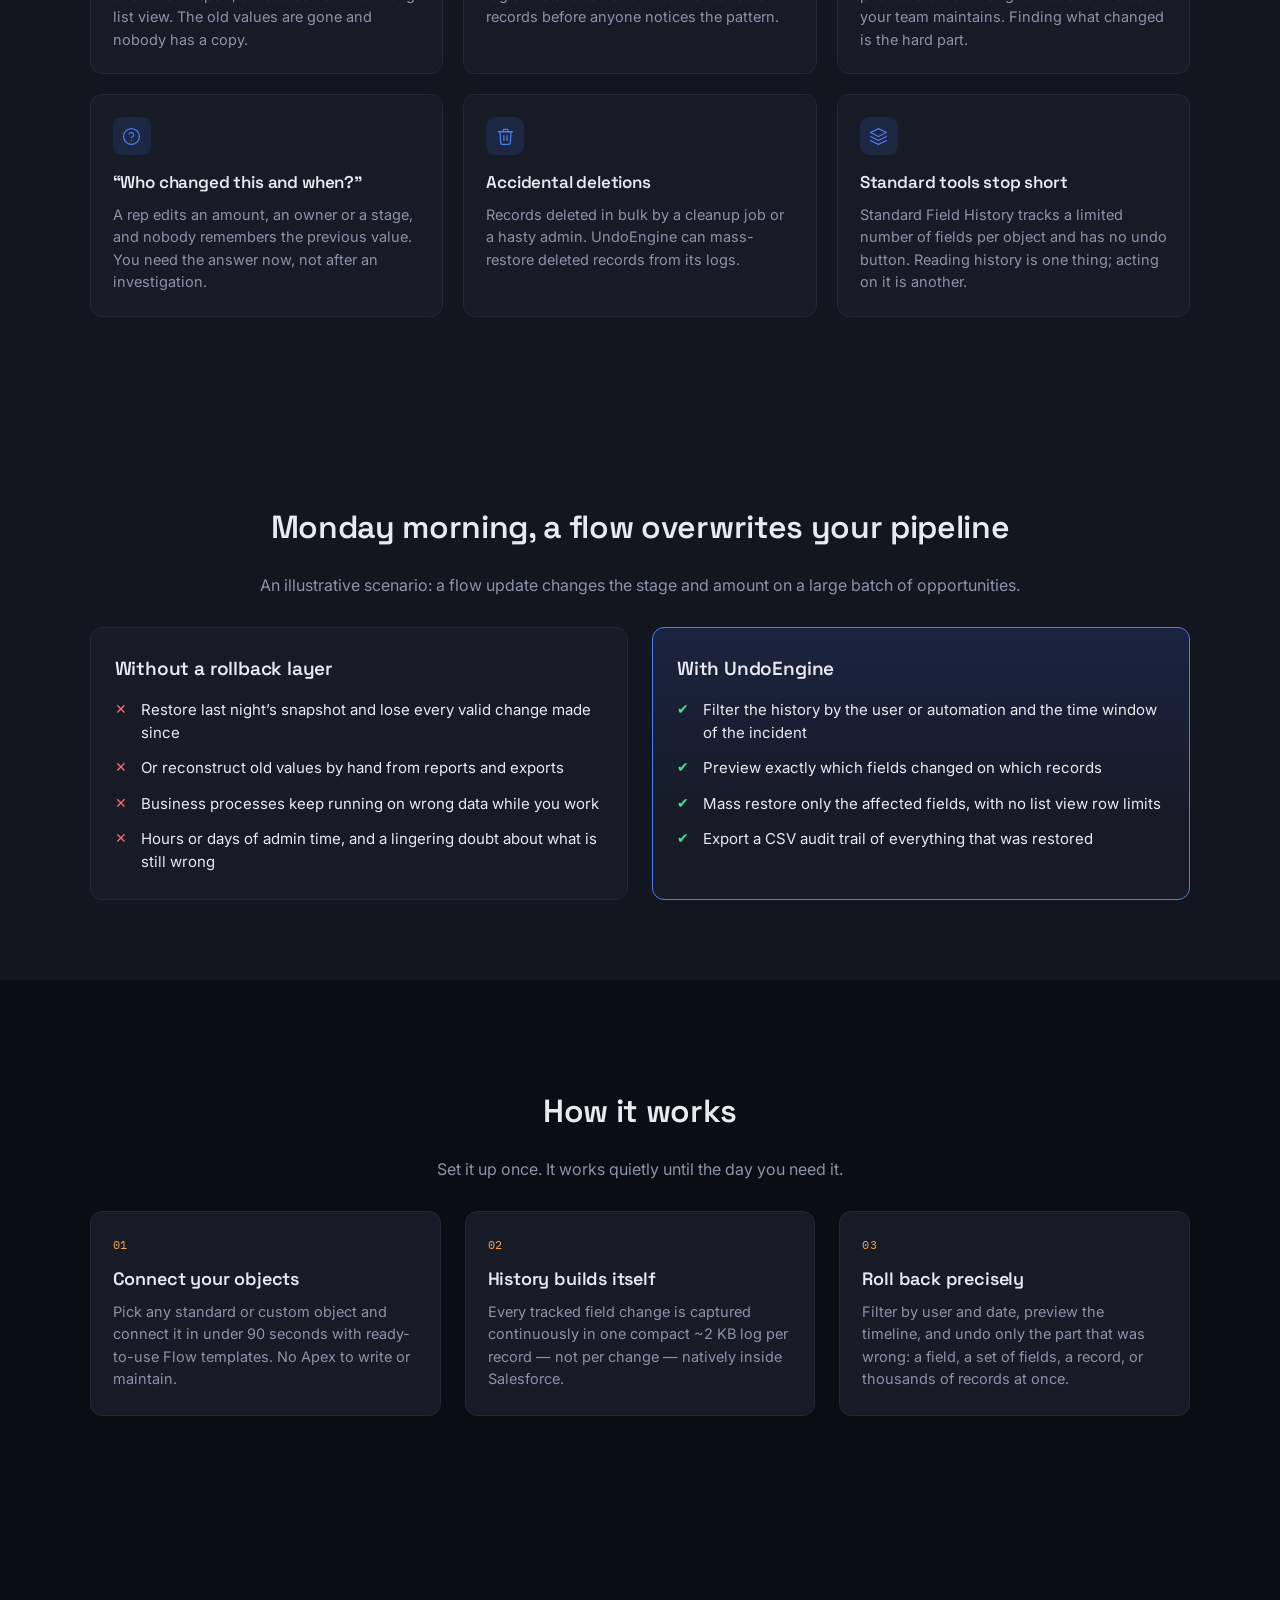
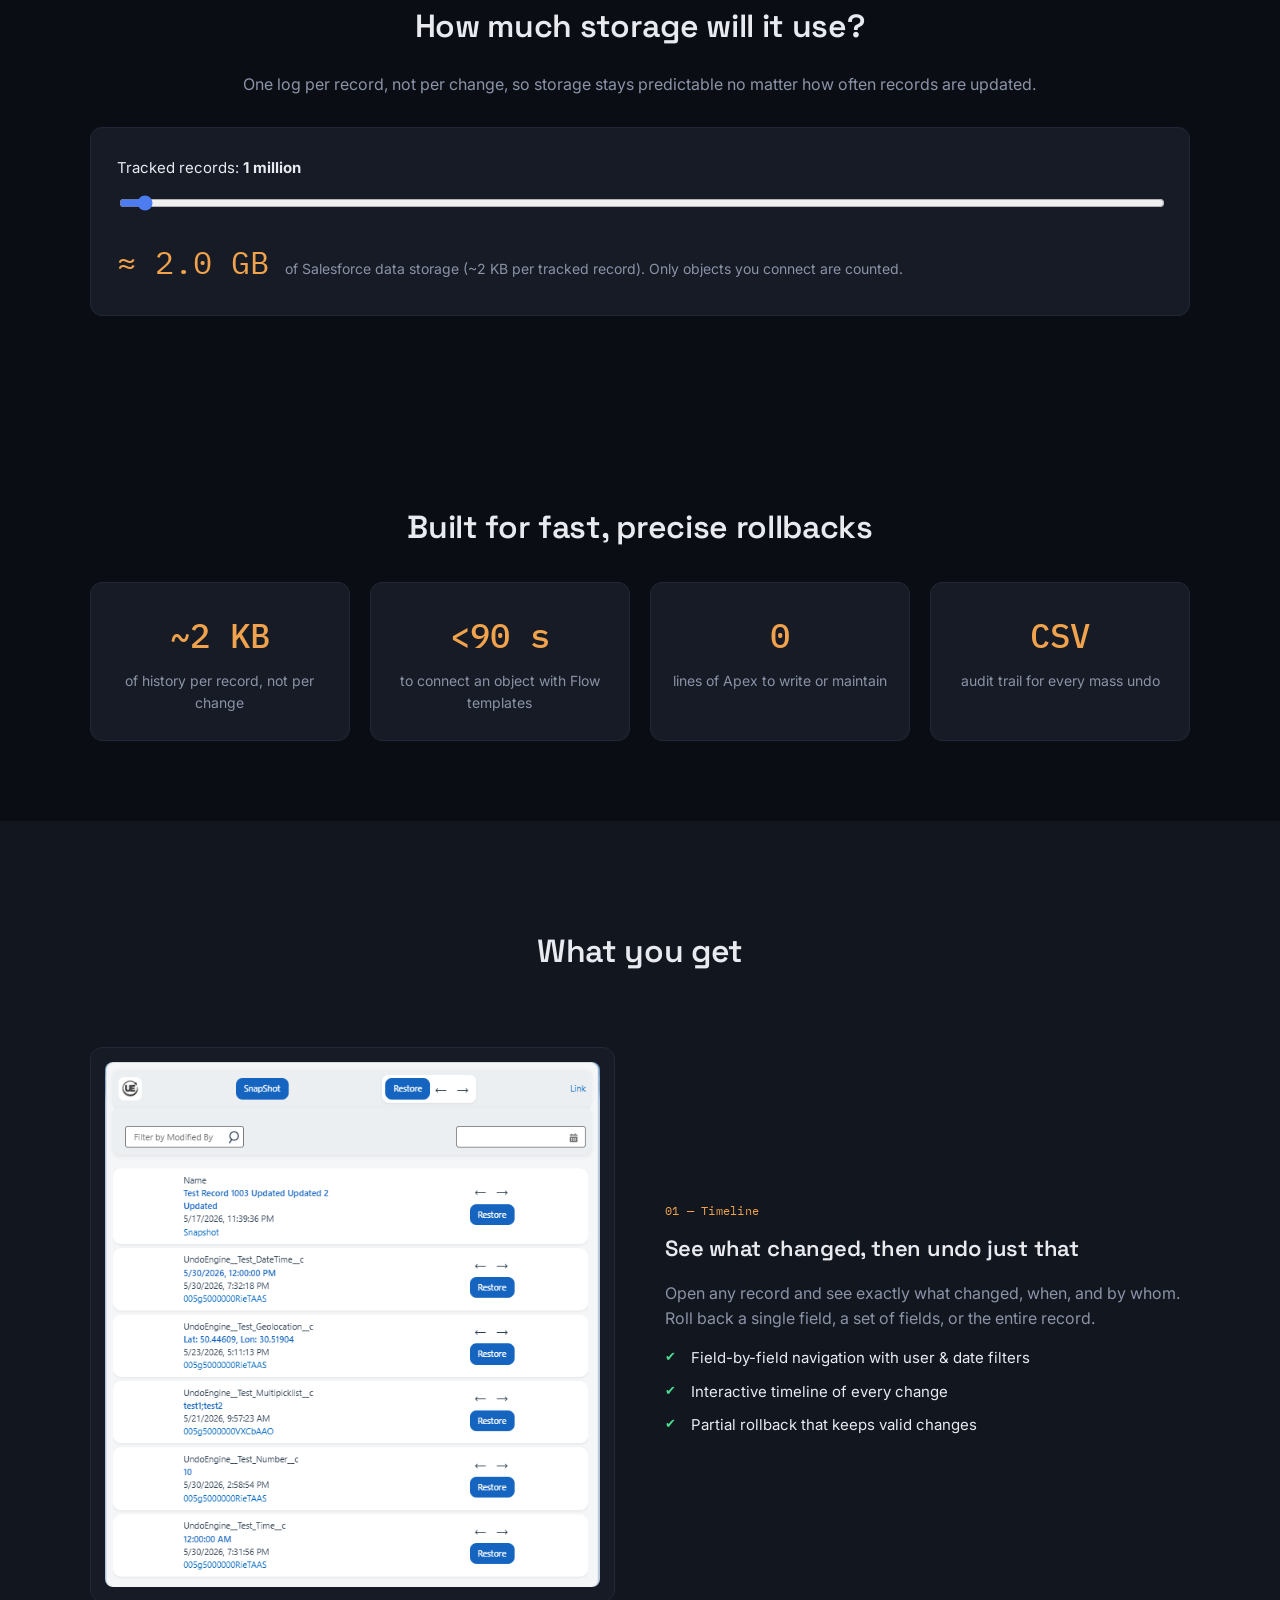
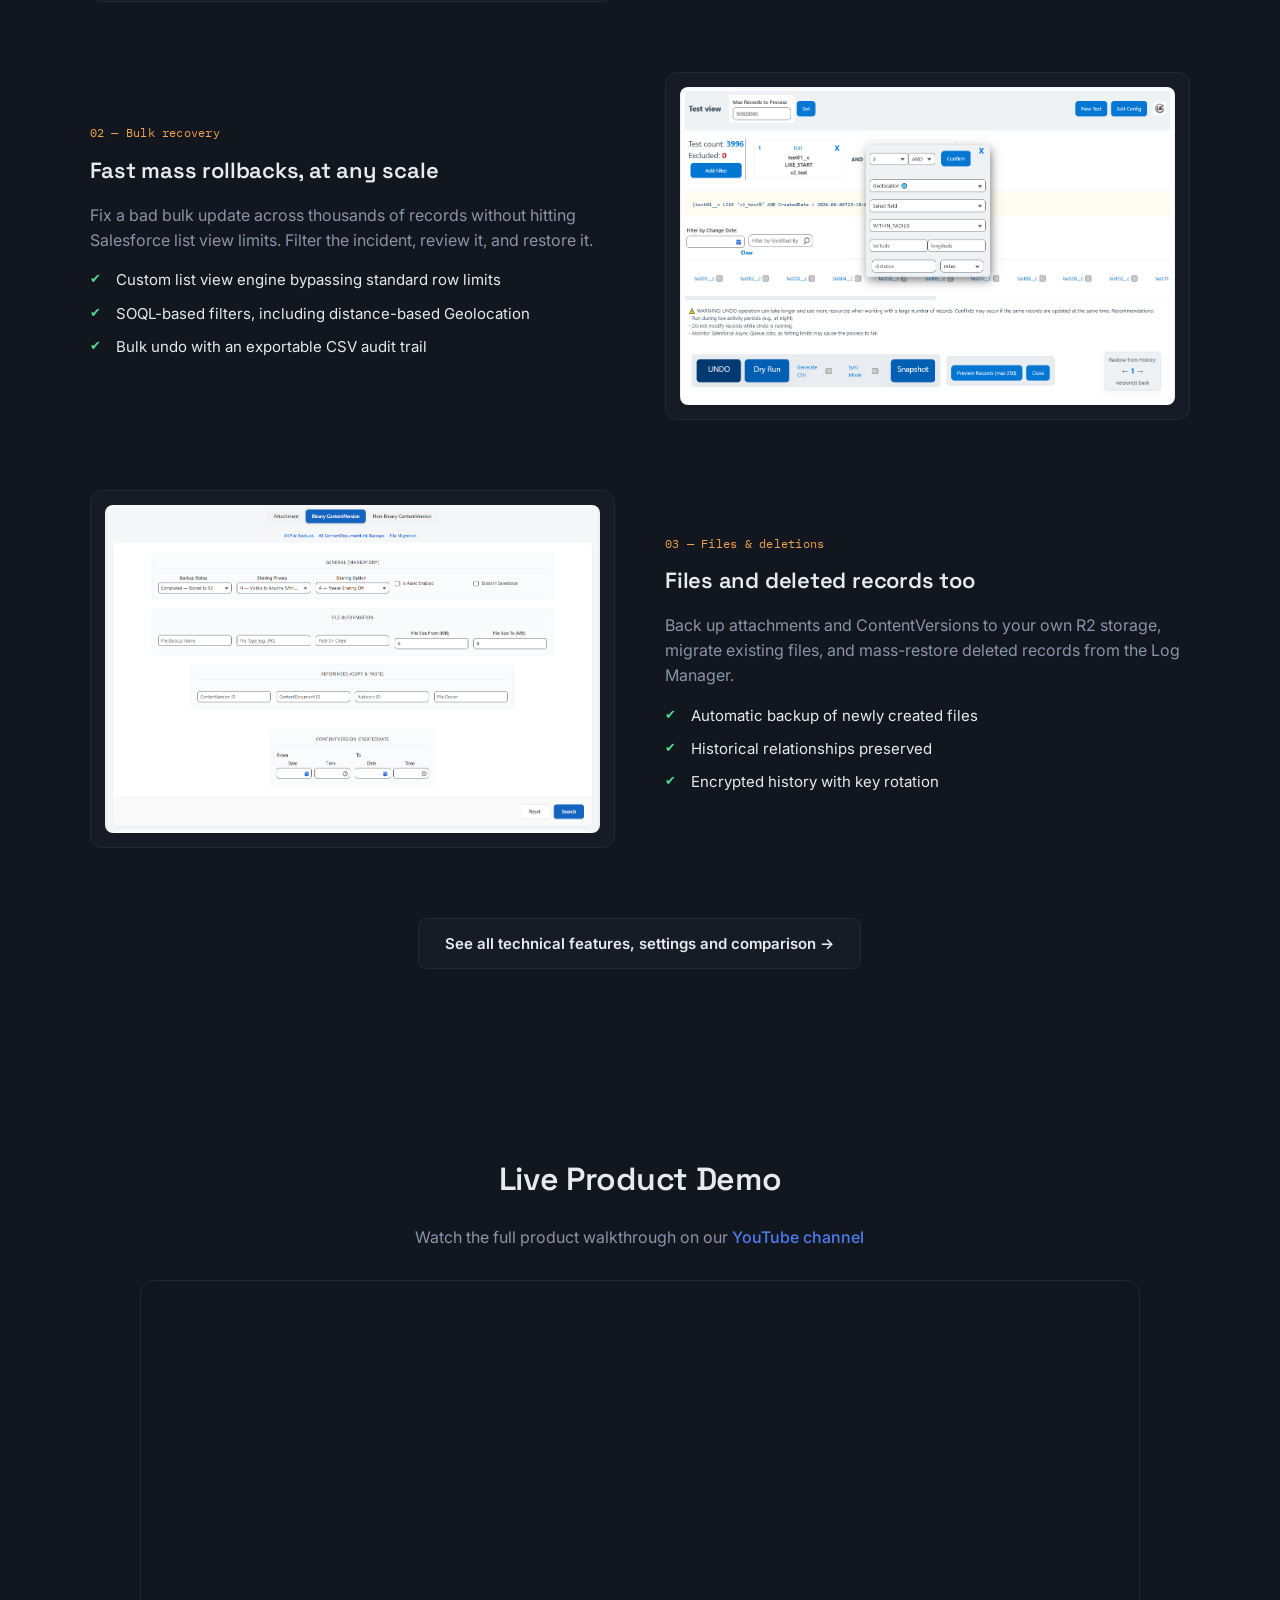
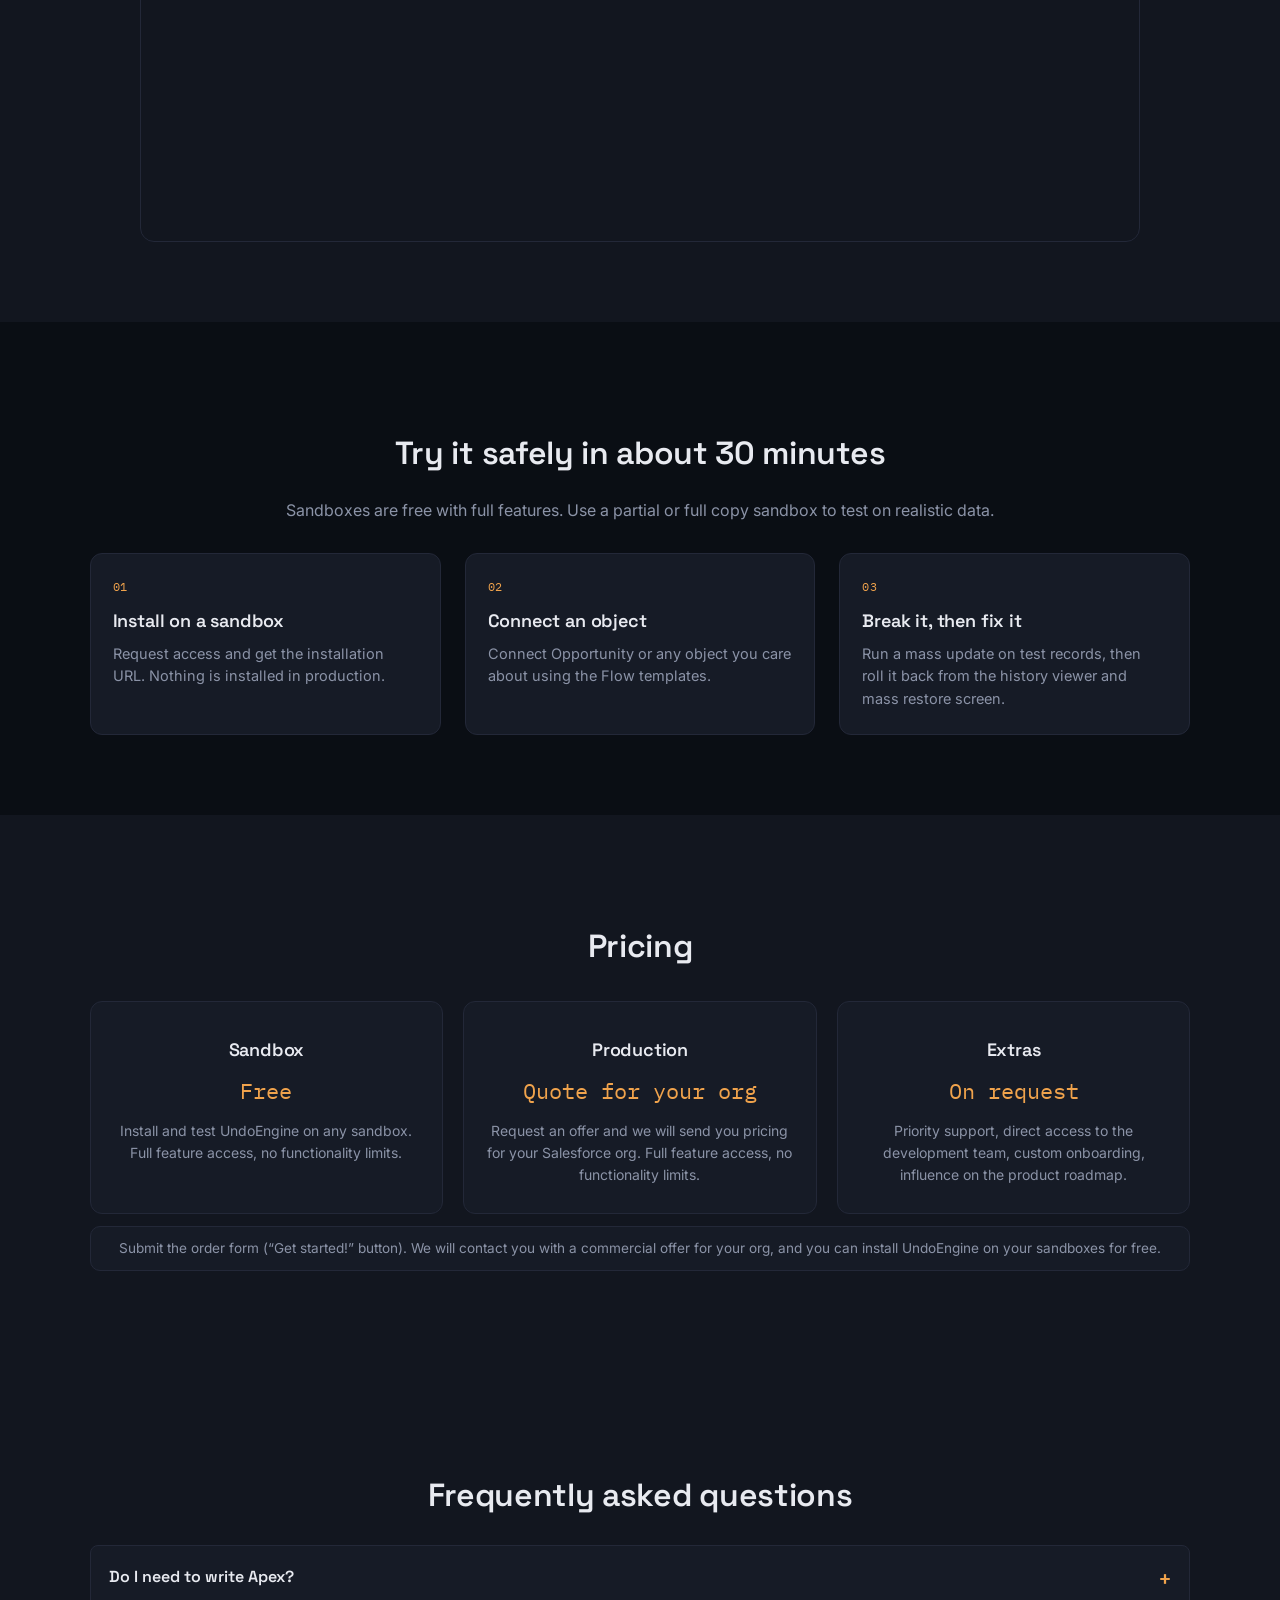
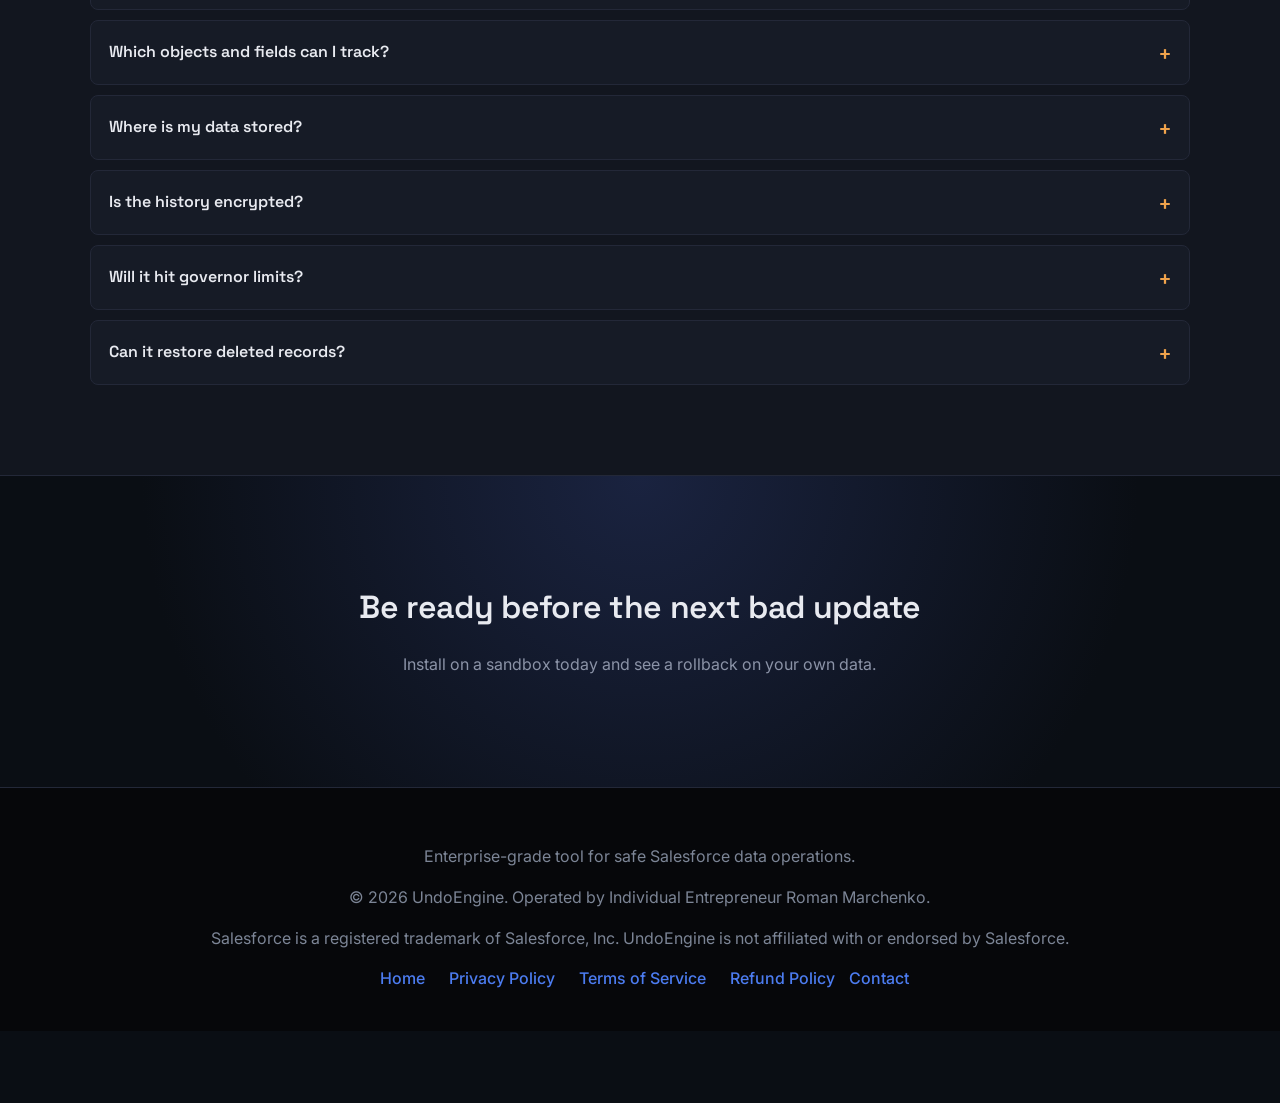
==== commit 94f338cb: "f" ====
--- a/index.html
+++ b/index.html
@@ -35,7 +35,7 @@
         </div>
         <a class="nav-cta" href="#" onclick="makeOrder(); return false">Get started!</a>
     </div>
-</nav>63
+</nav>
 
 
 <!-- ===== Hero (ticker + pulsing logo kept exactly as before) ===== -->
